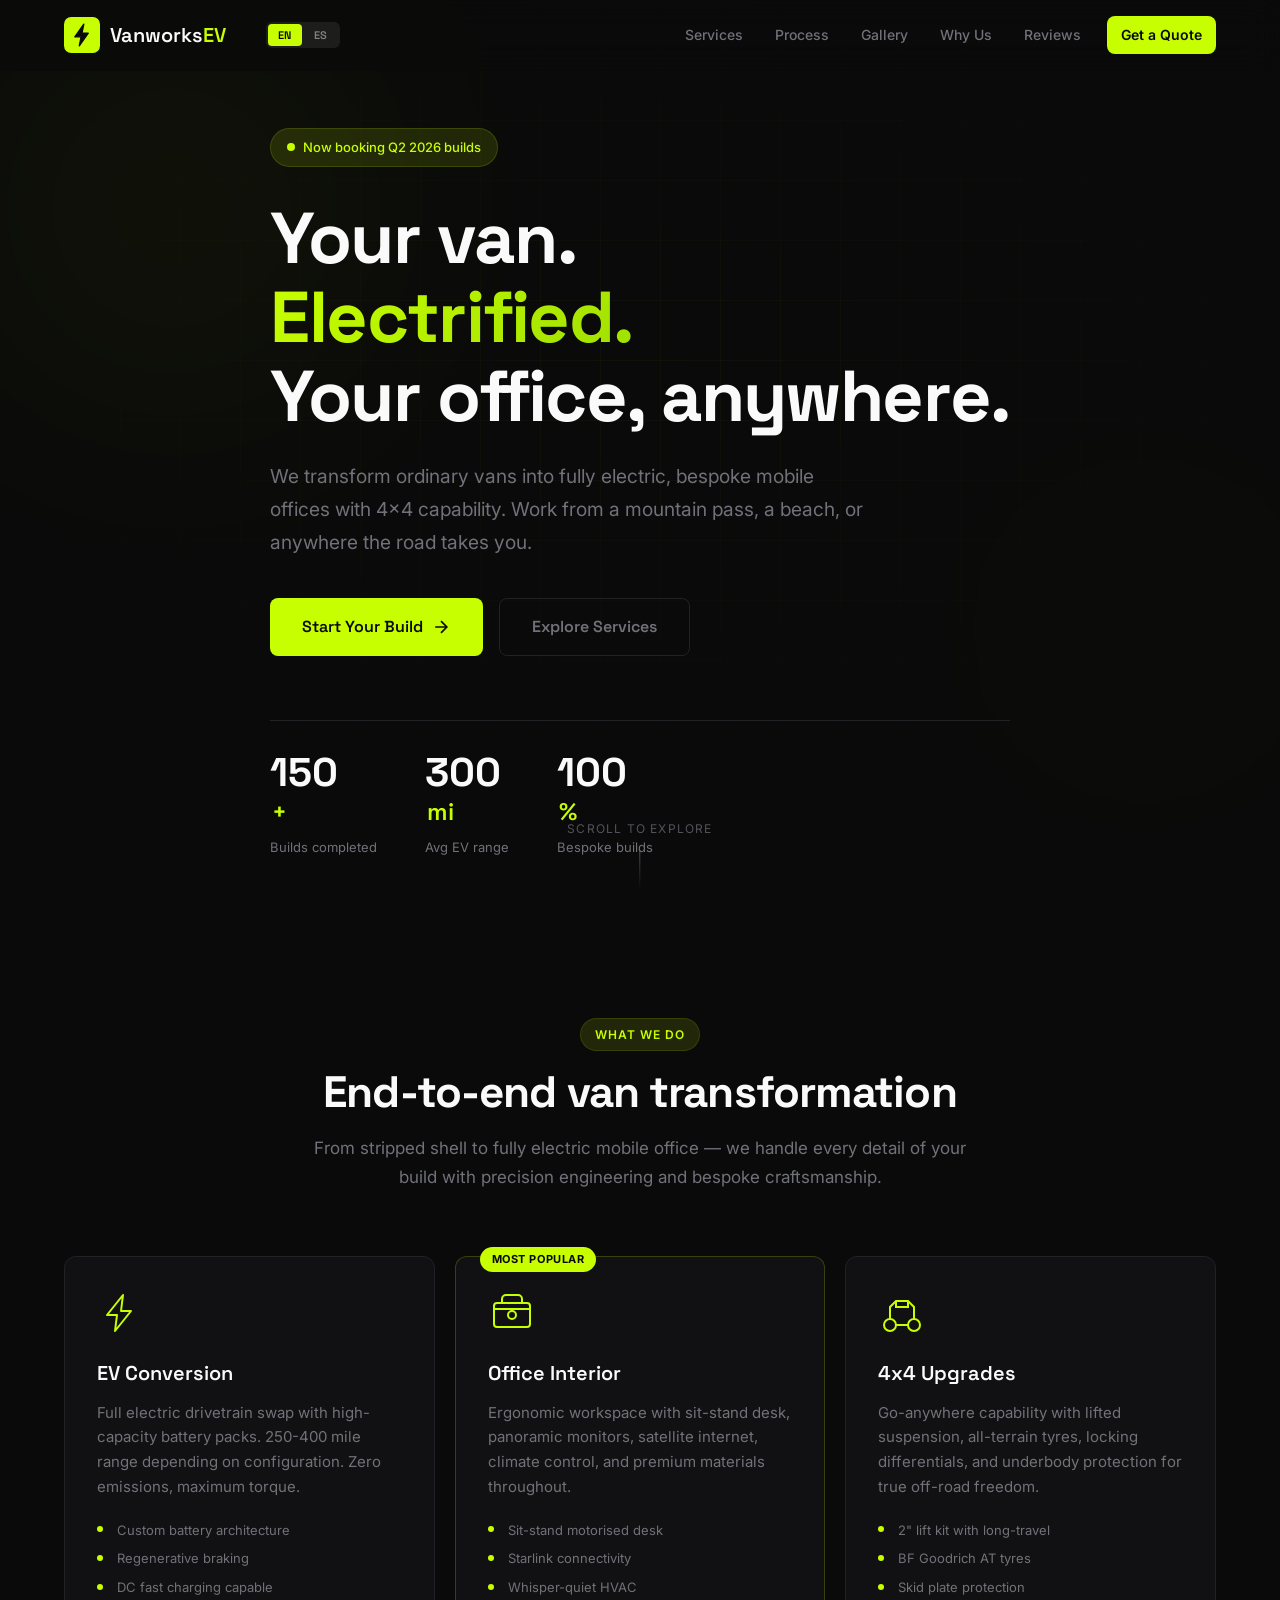
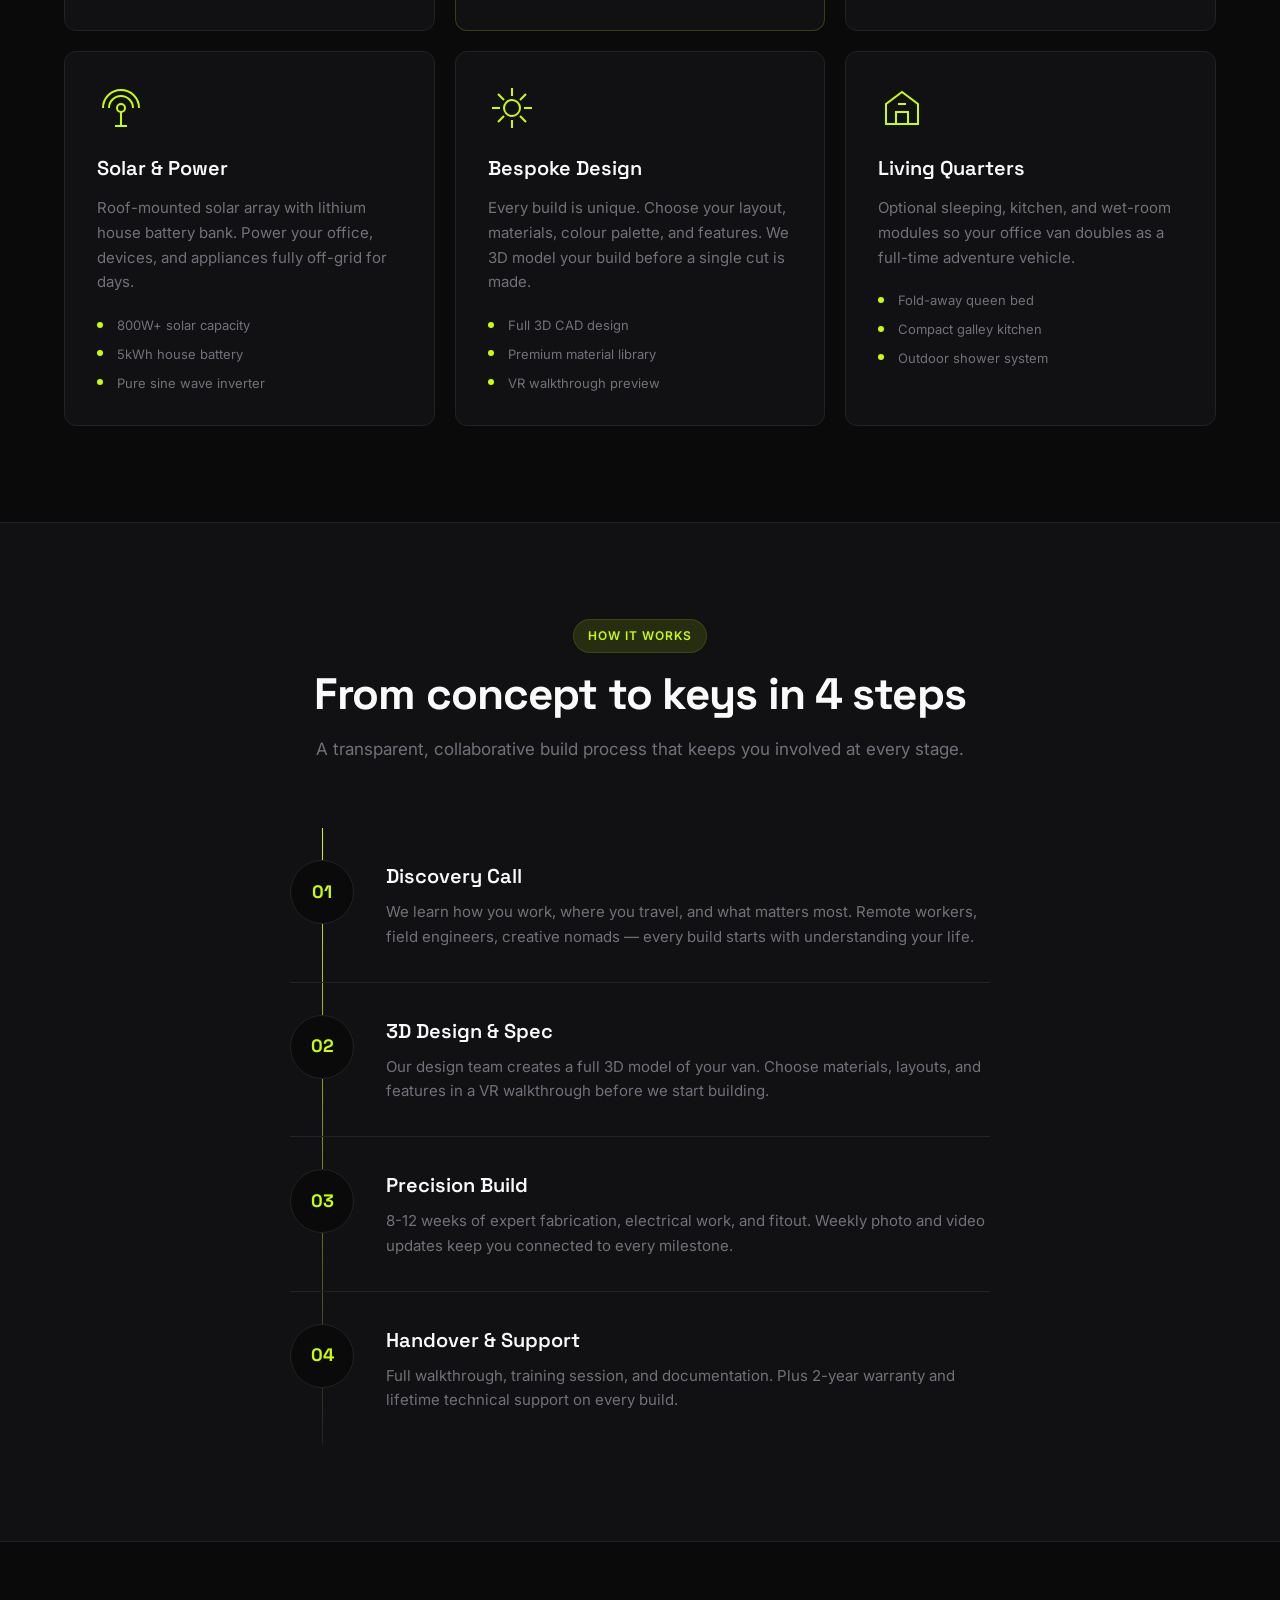
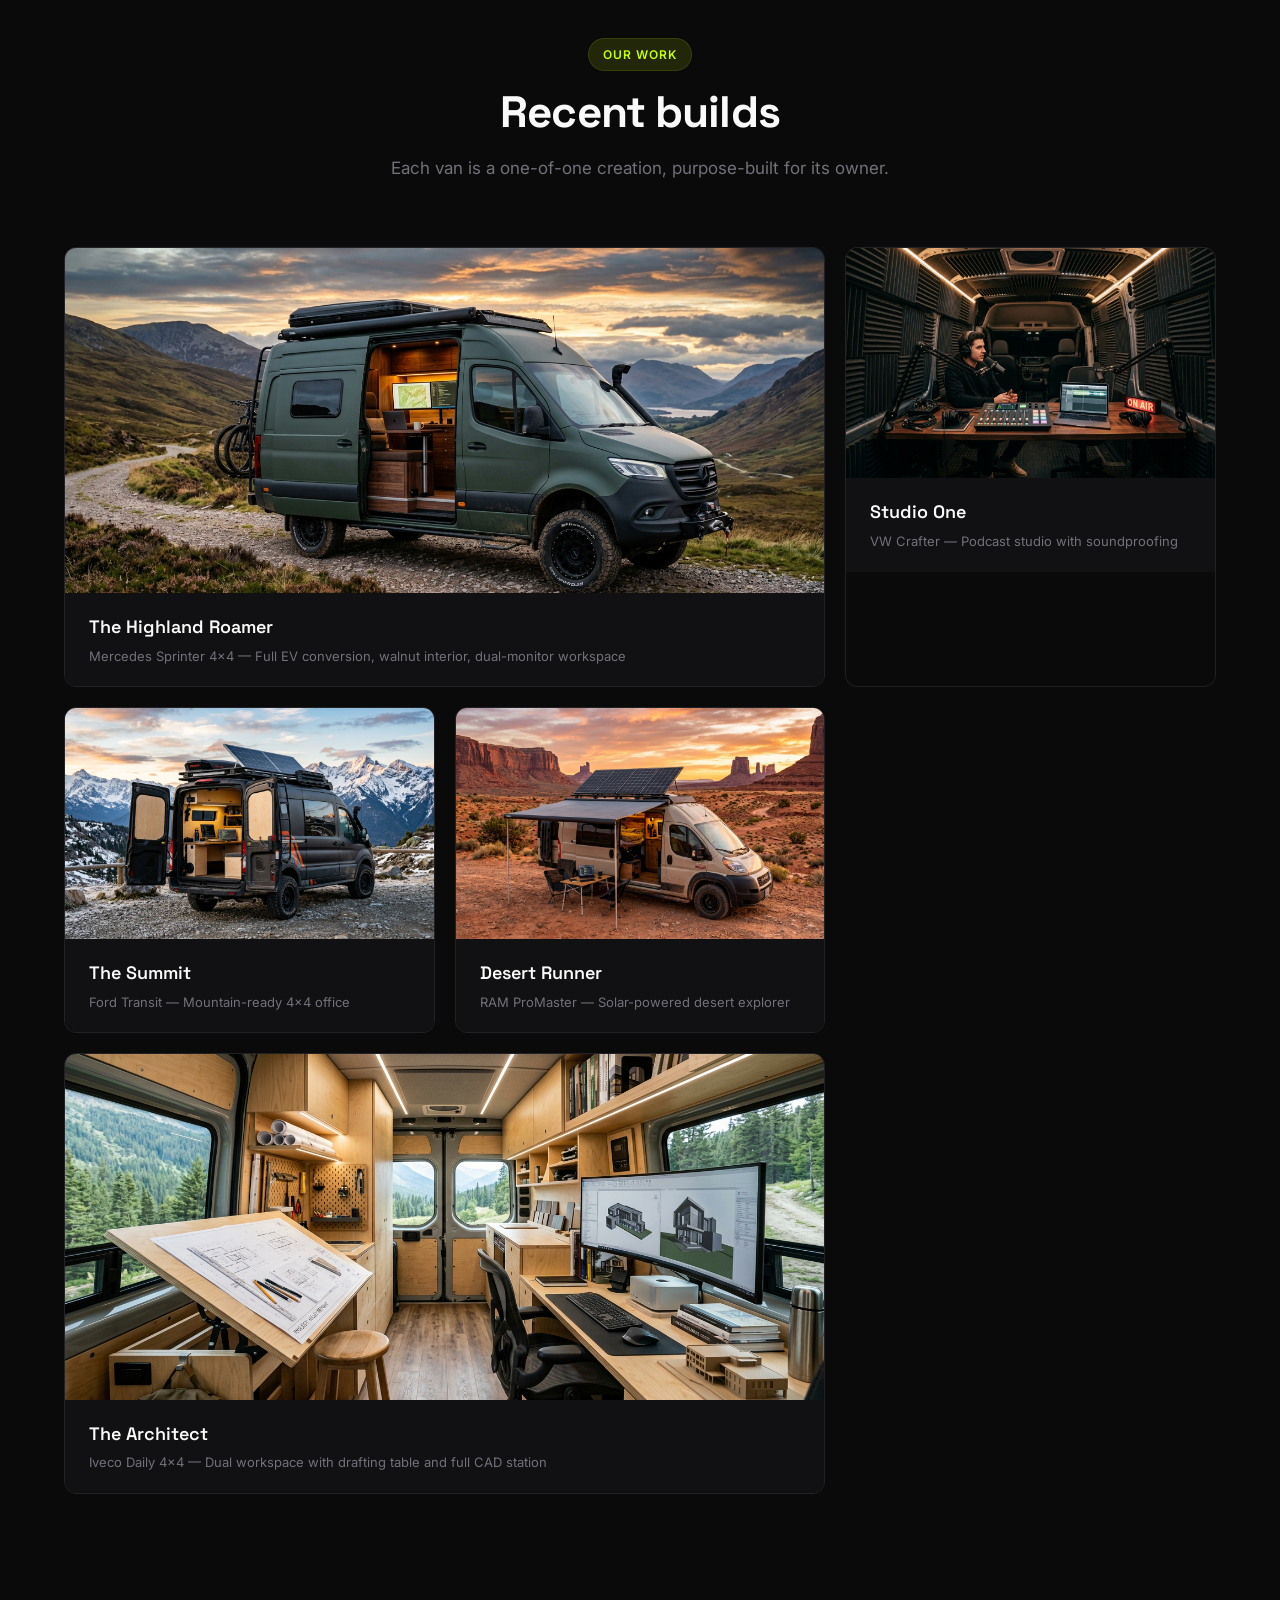
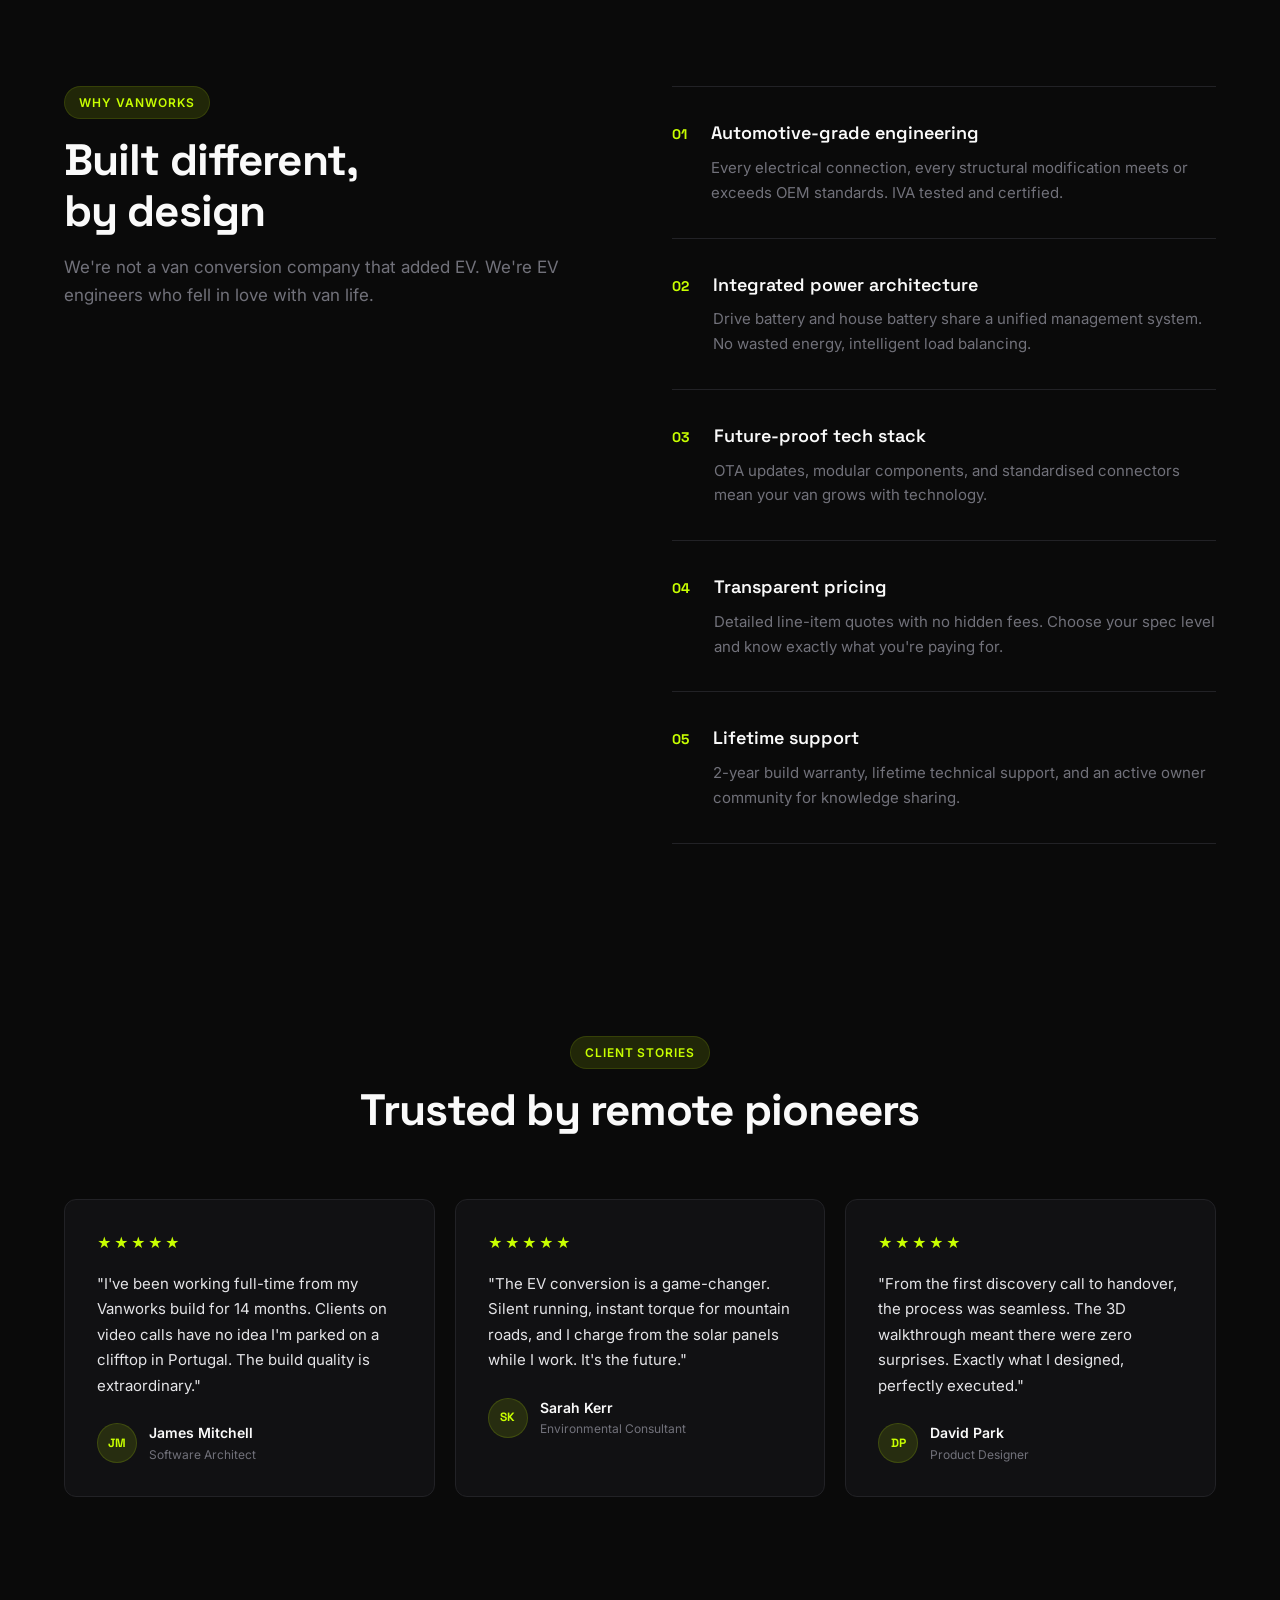
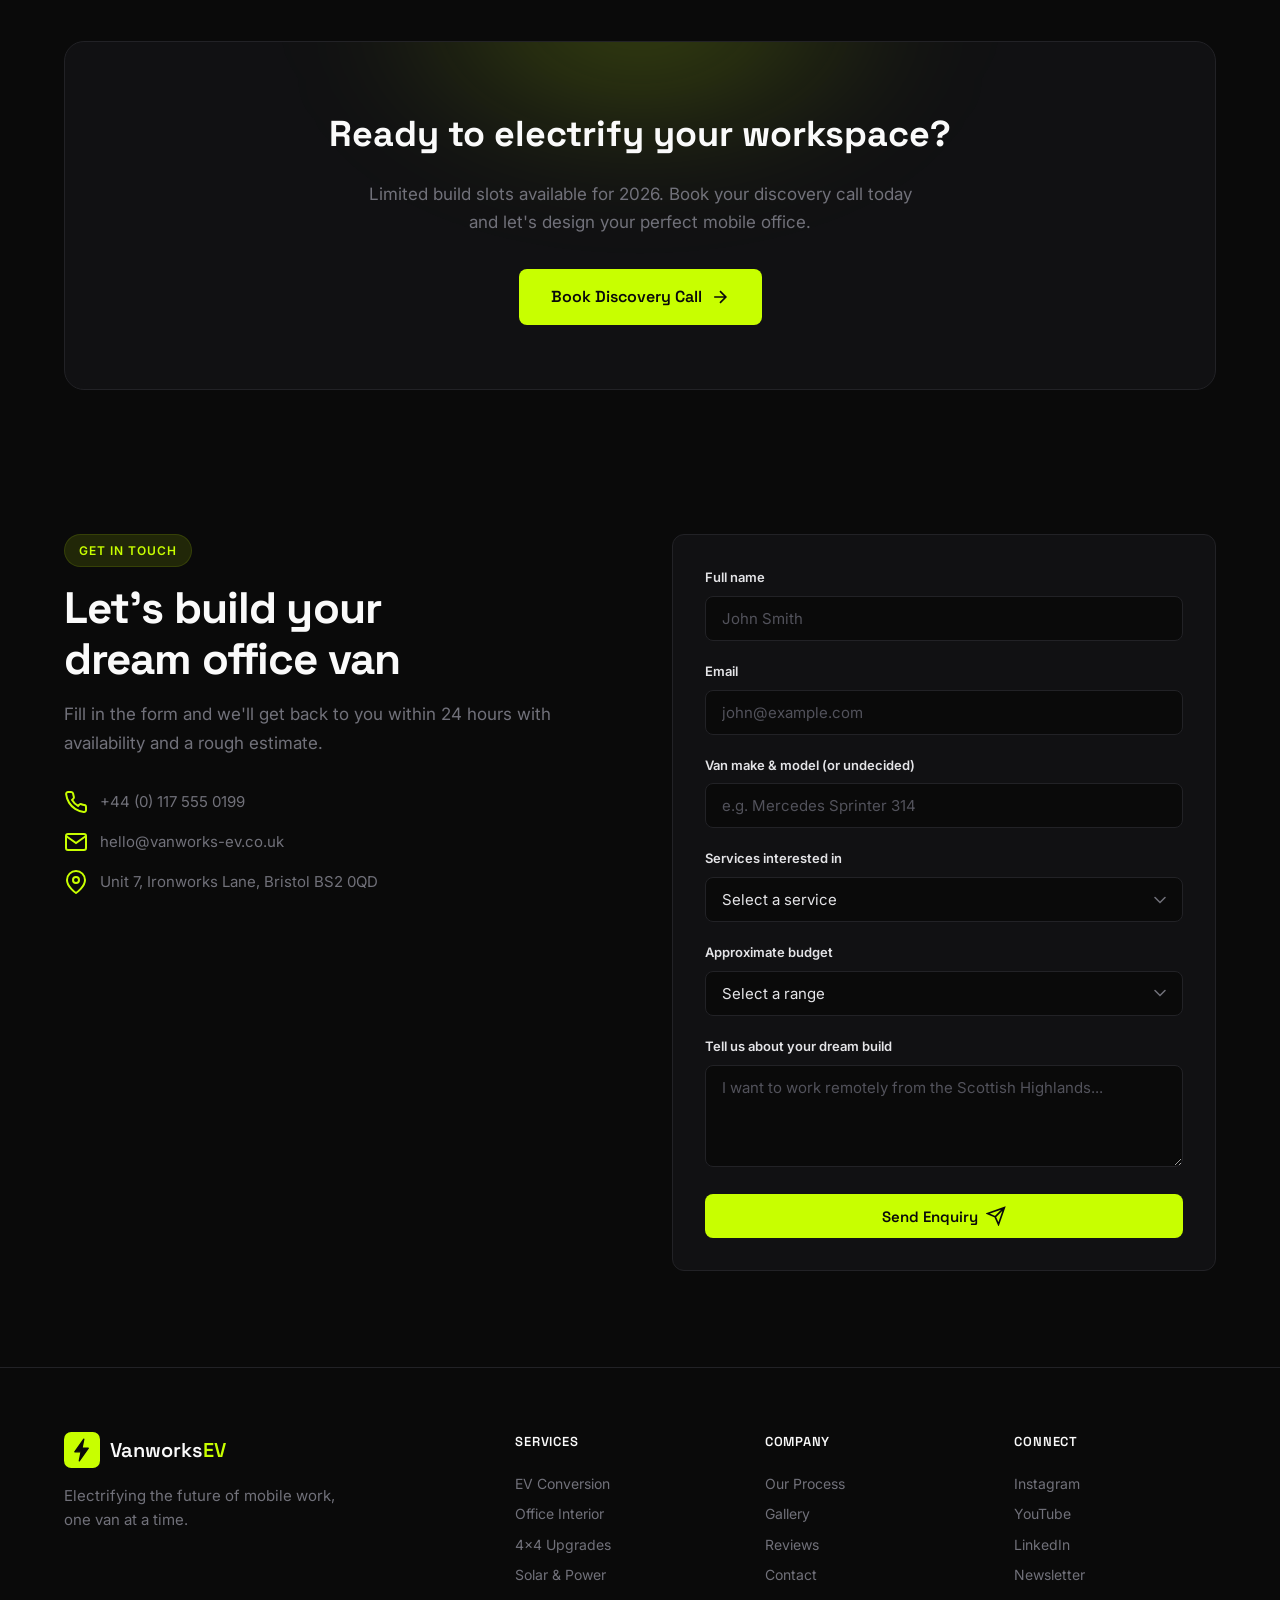
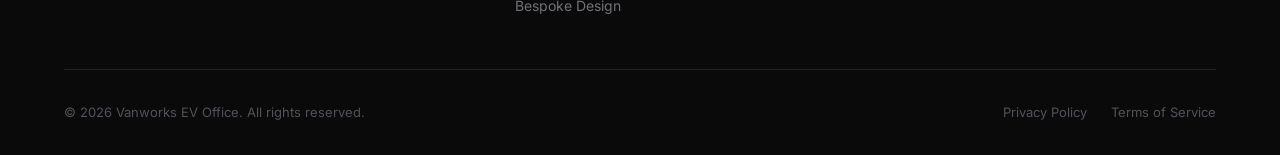
==== index.html @ 047ce051 "Initial VoltVan Studio website" ====
<!DOCTYPE html>
<html lang="en">
<head>
  <meta charset="UTF-8">
  <meta name="viewport" content="width=device-width, initial-scale=1.0">
  <title>Vanworks EV Office — Bespoke Electric Office Vans &amp; 4x4 Upgrades</title>
  <meta name="description" content="Vanworks EV Office transforms vans into electric, spacious offices on wheels. Bespoke interior redesign, EV conversion, and 4x4 upgrades.">
  <link rel="preconnect" href="https://fonts.googleapis.com">
  <link rel="preconnect" href="https://fonts.gstatic.com" crossorigin>
  <link href="https://fonts.googleapis.com/css2?family=Space+Grotesk:wght@300;400;500;600;700&family=Inter:wght@300;400;500;600&display=swap" rel="stylesheet">
  <link rel="stylesheet" href="style.css">
  <link rel="icon" href="data:image/svg+xml,<svg xmlns='http://www.w3.org/2000/svg' viewBox='0 0 100 100'><text y='.9em' font-size='90'>⚡</text></svg>">
  <style>
    .lang-switcher{display:flex;gap:2px;padding:2px;border-radius:6px;background:rgba(255,255,255,.08);margin-right:auto;margin-left:1rem}
    .lang-btn{padding:4px 10px;font-size:.6875rem;font-weight:600;font-family:'Space Grotesk',sans-serif;letter-spacing:.04em;border:none;border-radius:4px;background:transparent;color:rgba(255,255,255,.45);cursor:pointer;transition:all .25s ease}
    .lang-btn.active{background:var(--accent,#c8ff00);color:#0a0a0a}
    .lang-btn:hover:not(.active){color:rgba(255,255,255,.8)}
    @media(max-width:768px){.lang-switcher{margin:0 0 0 auto;order:-1}}
  </style>
</head>
<body>
  <!-- Navigation -->
  <nav class="nav" id="nav">
    <div class="nav__container">
      <a href="#" class="nav__logo">
        <svg class="nav__logo-icon" viewBox="0 0 40 40" fill="none" xmlns="http://www.w3.org/2000/svg">
          <rect width="40" height="40" rx="8" fill="currentColor"/>
          <path d="M22 8L12 22h7l-2 10 10-14h-7l2-10z" fill="#0a0a0a" stroke="#0a0a0a" stroke-width="1.5" stroke-linejoin="round"/>
        </svg>
        <span>Vanworks<span class="nav__logo-accent">EV</span></span>
      </a>
      <div class="lang-switcher" id="langSwitcher">
        <button class="lang-btn active" data-lang="en">EN</button>
        <button class="lang-btn" data-lang="es">ES</button>
      </div>
      <div class="nav__links" id="navLinks">
        <a href="#services" class="nav__link" data-i18n="nav_services">Services</a>
        <a href="#process" class="nav__link" data-i18n="nav_process">Process</a>
        <a href="#gallery" class="nav__link" data-i18n="nav_gallery">Gallery</a>
        <a href="#features" class="nav__link" data-i18n="nav_why">Why Us</a>
        <a href="#testimonials" class="nav__link" data-i18n="nav_reviews">Reviews</a>
        <a href="#contact" class="nav__link nav__link--cta" data-i18n="nav_cta">Get a Quote</a>
      </div>
      <button class="nav__toggle" id="navToggle" aria-label="Toggle navigation">
        <span></span><span></span><span></span>
      </button>
    </div>
  </nav>

  <!-- Hero -->
  <header class="hero" id="hero">
    <div class="hero__bg">
      <div class="hero__grid"></div>
      <div class="hero__glow hero__glow--1"></div>
      <div class="hero__glow hero__glow--2"></div>
    </div>
    <div class="hero__container">
      <div class="hero__badge animate-in">
        <span class="hero__badge-dot"></span>
        <span data-i18n="hero_badge">Now booking Q2 2026 builds</span>
      </div>
      <h1 class="hero__title animate-in">
        <span data-i18n="hero_title_1">Your van.</span><br>
        <span class="hero__title-gradient" data-i18n="hero_title_grad">Electrified.</span><br>
        <span data-i18n="hero_title_3">Your office, anywhere.</span>
      </h1>
      <p class="hero__subtitle animate-in" data-i18n="hero_sub">
        We transform ordinary vans into fully electric, bespoke mobile offices
        with 4x4 capability. Work from a mountain pass, a beach, or anywhere
        the road takes you.
      </p>
      <div class="hero__actions animate-in">
        <a href="#contact" class="btn btn--primary btn--lg">
          <span data-i18n="hero_cta1">Start Your Build</span>
          <svg width="20" height="20" viewBox="0 0 24 24" fill="none" stroke="currentColor" stroke-width="2"><path d="M5 12h14M12 5l7 7-7 7"/></svg>
        </a>
        <a href="#services" class="btn btn--ghost btn--lg" data-i18n="hero_cta2">
          Explore Services
        </a>
      </div>
      <div class="hero__stats animate-in">
        <div class="hero__stat">
          <span class="hero__stat-number" data-count="150">0</span><span class="hero__stat-suffix">+</span>
          <span class="hero__stat-label" data-i18n="stat_builds_l">Builds completed</span>
        </div>
        <div class="hero__stat">
          <span class="hero__stat-number" data-count="300">0</span><span class="hero__stat-suffix">mi</span>
          <span class="hero__stat-label" data-i18n="stat_range_l">Avg EV range</span>
        </div>
        <div class="hero__stat">
          <span class="hero__stat-number" data-count="100">0</span><span class="hero__stat-suffix">%</span>
          <span class="hero__stat-label" data-i18n="stat_bespoke_l">Bespoke builds</span>
        </div>
      </div>
    </div>
    <div class="hero__scroll">
      <span data-i18n="hero_scroll">Scroll to explore</span>
      <div class="hero__scroll-line"></div>
    </div>
  </header>

  <!-- Services -->
  <section class="services" id="services">
    <div class="container">
      <div class="section-header">
        <span class="section-tag" data-i18n="svc_tag">What we do</span>
        <h2 class="section-title" data-i18n="svc_title">End-to-end van transformation</h2>
        <p class="section-desc" data-i18n="svc_desc">From stripped shell to fully electric mobile office — we handle every detail of your build with precision engineering and bespoke craftsmanship.</p>
      </div>
      <div class="services__grid">
        <div class="service-card animate-in">
          <div class="service-card__icon">
            <svg viewBox="0 0 48 48" fill="none" stroke="currentColor" stroke-width="2">
              <path d="M26 6L10 26h10l-2 16 16-20H24l2-16z" stroke-linejoin="round"/>
            </svg>
          </div>
          <h3 class="service-card__title" data-i18n="svc_ev_h">EV Conversion</h3>
          <p class="service-card__desc" data-i18n="svc_ev_p">Full electric drivetrain swap with high-capacity battery packs. 250-400 mile range depending on configuration. Zero emissions, maximum torque.</p>
          <ul class="service-card__features" data-i18n-list="svc_ev_f">
            <li>Custom battery architecture</li>
            <li>Regenerative braking</li>
            <li>DC fast charging capable</li>
          </ul>
        </div>
        <div class="service-card service-card--featured animate-in">
          <div class="service-card__badge" data-i18n="svc_off_badge">Most Popular</div>
          <div class="service-card__icon">
            <svg viewBox="0 0 48 48" fill="none" stroke="currentColor" stroke-width="2">
              <rect x="6" y="14" width="36" height="24" rx="3"/>
              <path d="M14 14V10a4 4 0 014-4h12a4 4 0 014 4v4"/>
              <circle cx="24" cy="26" r="4"/>
              <path d="M6 20h36"/>
            </svg>
          </div>
          <h3 class="service-card__title" data-i18n="svc_off_h">Office Interior</h3>
          <p class="service-card__desc" data-i18n="svc_off_p">Ergonomic workspace with sit-stand desk, panoramic monitors, satellite internet, climate control, and premium materials throughout.</p>
          <ul class="service-card__features" data-i18n-list="svc_off_f">
            <li>Sit-stand motorised desk</li>
            <li>Starlink connectivity</li>
            <li>Whisper-quiet HVAC</li>
          </ul>
        </div>
        <div class="service-card animate-in">
          <div class="service-card__icon">
            <svg viewBox="0 0 48 48" fill="none" stroke="currentColor" stroke-width="2">
              <circle cx="12" cy="36" r="6"/><circle cx="36" cy="36" r="6"/>
              <path d="M18 36h12M12 30V18l6-6h12l6 6v12"/>
              <path d="M18 12v6h12v-6"/>
            </svg>
          </div>
          <h3 class="service-card__title" data-i18n="svc_4x4_h">4x4 Upgrades</h3>
          <p class="service-card__desc" data-i18n="svc_4x4_p">Go-anywhere capability with lifted suspension, all-terrain tyres, locking differentials, and underbody protection for true off-road freedom.</p>
          <ul class="service-card__features" data-i18n-list="svc_4x4_f">
            <li>2" lift kit with long-travel</li>
            <li>BF Goodrich AT tyres</li>
            <li>Skid plate protection</li>
          </ul>
        </div>
        <div class="service-card animate-in">
          <div class="service-card__icon">
            <svg viewBox="0 0 48 48" fill="none" stroke="currentColor" stroke-width="2">
              <path d="M6 24C6 14 14 6 24 6s18 8 18 18"/>
              <path d="M12 24c0-6.6 5.4-12 12-12s12 5.4 12 12"/>
              <circle cx="24" cy="24" r="4"/>
              <path d="M24 28v14M18 42h12"/>
            </svg>
          </div>
          <h3 class="service-card__title" data-i18n="svc_solar_h">Solar &amp; Power</h3>
          <p class="service-card__desc" data-i18n="svc_solar_p">Roof-mounted solar array with lithium house battery bank. Power your office, devices, and appliances fully off-grid for days.</p>
          <ul class="service-card__features" data-i18n-list="svc_solar_f">
            <li>800W+ solar capacity</li>
            <li>5kWh house battery</li>
            <li>Pure sine wave inverter</li>
          </ul>
        </div>
        <div class="service-card animate-in">
          <div class="service-card__icon">
            <svg viewBox="0 0 48 48" fill="none" stroke="currentColor" stroke-width="2">
              <path d="M24 4v8M4 24h8M44 24h-8M24 44v-8"/>
              <path d="M10 10l6 6M38 10l-6 6M10 38l6-6M38 38l-6-6"/>
              <circle cx="24" cy="24" r="8"/>
            </svg>
          </div>
          <h3 class="service-card__title" data-i18n="svc_design_h">Bespoke Design</h3>
          <p class="service-card__desc" data-i18n="svc_design_p">Every build is unique. Choose your layout, materials, colour palette, and features. We 3D model your build before a single cut is made.</p>
          <ul class="service-card__features" data-i18n-list="svc_design_f">
            <li>Full 3D CAD design</li>
            <li>Premium material library</li>
            <li>VR walkthrough preview</li>
          </ul>
        </div>
        <div class="service-card animate-in">
          <div class="service-card__icon">
            <svg viewBox="0 0 48 48" fill="none" stroke="currentColor" stroke-width="2">
              <path d="M8 40V20l16-12 16 12v20H8z"/>
              <path d="M18 40V28h12v12"/>
              <path d="M20 20h8"/>
            </svg>
          </div>
          <h3 class="service-card__title" data-i18n="svc_living_h">Living Quarters</h3>
          <p class="service-card__desc" data-i18n="svc_living_p">Optional sleeping, kitchen, and wet-room modules so your office van doubles as a full-time adventure vehicle.</p>
          <ul class="service-card__features" data-i18n-list="svc_living_f">
            <li>Fold-away queen bed</li>
            <li>Compact galley kitchen</li>
            <li>Outdoor shower system</li>
          </ul>
        </div>
      </div>
    </div>
  </section>

  <!-- Process -->
  <section class="process" id="process">
    <div class="container">
      <div class="section-header">
        <span class="section-tag" data-i18n="proc_tag">How it works</span>
        <h2 class="section-title" data-i18n="proc_title">From concept to keys in 4 steps</h2>
        <p class="section-desc" data-i18n="proc_desc">A transparent, collaborative build process that keeps you involved at every stage.</p>
      </div>
      <div class="process__timeline">
        <div class="process__step animate-in">
          <div class="process__step-number">01</div>
          <div class="process__step-content">
            <h3 data-i18n="proc_h1">Discovery Call</h3>
            <p data-i18n="proc_p1">We learn how you work, where you travel, and what matters most. Remote workers, field engineers, creative nomads — every build starts with understanding your life.</p>
          </div>
        </div>
        <div class="process__step animate-in">
          <div class="process__step-number">02</div>
          <div class="process__step-content">
            <h3 data-i18n="proc_h2">3D Design &amp; Spec</h3>
            <p data-i18n="proc_p2">Our design team creates a full 3D model of your van. Choose materials, layouts, and features in a VR walkthrough before we start building.</p>
          </div>
        </div>
        <div class="process__step animate-in">
          <div class="process__step-number">03</div>
          <div class="process__step-content">
            <h3 data-i18n="proc_h3">Precision Build</h3>
            <p data-i18n="proc_p3">8-12 weeks of expert fabrication, electrical work, and fitout. Weekly photo and video updates keep you connected to every milestone.</p>
          </div>
        </div>
        <div class="process__step animate-in">
          <div class="process__step-number">04</div>
          <div class="process__step-content">
            <h3 data-i18n="proc_h4">Handover &amp; Support</h3>
            <p data-i18n="proc_p4">Full walkthrough, training session, and documentation. Plus 2-year warranty and lifetime technical support on every build.</p>
          </div>
        </div>
      </div>
    </div>
  </section>

  <!-- Gallery -->
  <section class="gallery" id="gallery">
    <div class="container">
      <div class="section-header">
        <span class="section-tag" data-i18n="gal_tag">Our work</span>
        <h2 class="section-title" data-i18n="gal_title">Recent builds</h2>
        <p class="section-desc" data-i18n="gal_desc">Each van is a one-of-one creation, purpose-built for its owner.</p>
      </div>
      <div class="gallery__grid">
        <div class="gallery__item gallery__item--wide animate-in">
          <div class="gallery__img">
            <img src="images/highland-roamer.jpg" alt="The Highland Roamer — Mercedes Sprinter 4x4 with walnut interior" loading="lazy">
          </div>
          <div class="gallery__info">
            <h3 data-i18n="gal_1_h">The Highland Roamer</h3>
            <p data-i18n="gal_1_p">Mercedes Sprinter 4x4 — Full EV conversion, walnut interior, dual-monitor workspace</p>
          </div>
        </div>
        <div class="gallery__item animate-in">
          <div class="gallery__img">
            <img src="images/studio-one.jpg" alt="Studio One — VW Crafter podcast studio with soundproofing" loading="lazy">
          </div>
          <div class="gallery__info">
            <h3 data-i18n="gal_2_h">Studio One</h3>
            <p data-i18n="gal_2_p">VW Crafter — Podcast studio with soundproofing</p>
          </div>
        </div>
        <div class="gallery__item animate-in">
          <div class="gallery__img">
            <img src="images/the-summit.jpg" alt="The Summit — Ford Transit 4x4 at mountain overlook" loading="lazy">
          </div>
          <div class="gallery__info">
            <h3 data-i18n="gal_3_h">The Summit</h3>
            <p data-i18n="gal_3_p">Ford Transit — Mountain-ready 4x4 office</p>
          </div>
        </div>
        <div class="gallery__item animate-in">
          <div class="gallery__img">
            <img src="images/desert-runner.jpg" alt="Desert Runner — RAM ProMaster with solar panels in desert" loading="lazy">
          </div>
          <div class="gallery__info">
            <h3 data-i18n="gal_4_h">Desert Runner</h3>
            <p data-i18n="gal_4_p">RAM ProMaster — Solar-powered desert explorer</p>
          </div>
        </div>
        <div class="gallery__item gallery__item--wide animate-in">
          <div class="gallery__img">
            <img src="images/the-architect.jpg" alt="The Architect — Iveco Daily dual workspace interior" loading="lazy">
          </div>
          <div class="gallery__info">
            <h3 data-i18n="gal_5_h">The Architect</h3>
            <p data-i18n="gal_5_p">Iveco Daily 4x4 — Dual workspace with drafting table and full CAD station</p>
          </div>
        </div>
      </div>
    </div>
  </section>

  <!-- Features -->
  <section class="features" id="features">
    <div class="container">
      <div class="features__layout">
        <div class="features__header">
          <span class="section-tag" data-i18n="why_tag">Why Vanworks</span>
          <h2 class="section-title" data-i18n="why_title" data-i18n-html>Built different,<br>by design</h2>
          <p class="section-desc" data-i18n="why_desc">We're not a van conversion company that added EV. We're EV engineers who fell in love with van life.</p>
        </div>
        <div class="features__list">
          <div class="feature animate-in">
            <div class="feature__number">01</div>
            <div class="feature__content">
              <h3 data-i18n="why_h1">Automotive-grade engineering</h3>
              <p data-i18n="why_p1">Every electrical connection, every structural modification meets or exceeds OEM standards. IVA tested and certified.</p>
            </div>
          </div>
          <div class="feature animate-in">
            <div class="feature__number">02</div>
            <div class="feature__content">
              <h3 data-i18n="why_h2">Integrated power architecture</h3>
              <p data-i18n="why_p2">Drive battery and house battery share a unified management system. No wasted energy, intelligent load balancing.</p>
            </div>
          </div>
          <div class="feature animate-in">
            <div class="feature__number">03</div>
            <div class="feature__content">
              <h3 data-i18n="why_h3">Future-proof tech stack</h3>
              <p data-i18n="why_p3">OTA updates, modular components, and standardised connectors mean your van grows with technology.</p>
            </div>
          </div>
          <div class="feature animate-in">
            <div class="feature__number">04</div>
            <div class="feature__content">
              <h3 data-i18n="why_h4">Transparent pricing</h3>
              <p data-i18n="why_p4">Detailed line-item quotes with no hidden fees. Choose your spec level and know exactly what you're paying for.</p>
            </div>
          </div>
          <div class="feature animate-in">
            <div class="feature__number">05</div>
            <div class="feature__content">
              <h3 data-i18n="why_h5">Lifetime support</h3>
              <p data-i18n="why_p5">2-year build warranty, lifetime technical support, and an active owner community for knowledge sharing.</p>
            </div>
          </div>
        </div>
      </div>
    </div>
  </section>

  <!-- Testimonials -->
  <section class="testimonials" id="testimonials">
    <div class="container">
      <div class="section-header">
        <span class="section-tag" data-i18n="rev_tag">Client stories</span>
        <h2 class="section-title" data-i18n="rev_title">Trusted by remote pioneers</h2>
      </div>
      <div class="testimonials__grid">
        <div class="testimonial animate-in">
          <div class="testimonial__stars">★★★★★</div>
          <blockquote class="testimonial__quote" data-i18n="rev_1">
            "I've been working full-time from my Vanworks build for 14 months. Clients on video calls have no idea I'm parked on a clifftop in Portugal. The build quality is extraordinary."
          </blockquote>
          <div class="testimonial__author">
            <div class="testimonial__avatar">JM</div>
            <div>
              <div class="testimonial__name" data-i18n="rev_1_name">James Mitchell</div>
              <div class="testimonial__role" data-i18n="rev_1_role">Software Architect</div>
            </div>
          </div>
        </div>
        <div class="testimonial animate-in">
          <div class="testimonial__stars">★★★★★</div>
          <blockquote class="testimonial__quote" data-i18n="rev_2">
            "The EV conversion is a game-changer. Silent running, instant torque for mountain roads, and I charge from the solar panels while I work. It's the future."
          </blockquote>
          <div class="testimonial__author">
            <div class="testimonial__avatar">SK</div>
            <div>
              <div class="testimonial__name" data-i18n="rev_2_name">Sarah Kerr</div>
              <div class="testimonial__role" data-i18n="rev_2_role">Environmental Consultant</div>
            </div>
          </div>
        </div>
        <div class="testimonial animate-in">
          <div class="testimonial__stars">★★★★★</div>
          <blockquote class="testimonial__quote" data-i18n="rev_3">
            "From the first discovery call to handover, the process was seamless. The 3D walkthrough meant there were zero surprises. Exactly what I designed, perfectly executed."
          </blockquote>
          <div class="testimonial__author">
            <div class="testimonial__avatar">DP</div>
            <div>
              <div class="testimonial__name" data-i18n="rev_3_name">David Park</div>
              <div class="testimonial__role" data-i18n="rev_3_role">Product Designer</div>
            </div>
          </div>
        </div>
      </div>
    </div>
  </section>

  <!-- CTA Banner -->
  <section class="cta-banner">
    <div class="container">
      <div class="cta-banner__inner">
        <div class="cta-banner__glow"></div>
        <h2 class="cta-banner__title" data-i18n="cta_title">Ready to electrify your workspace?</h2>
        <p class="cta-banner__desc" data-i18n="cta_desc">Limited build slots available for 2026. Book your discovery call today and let's design your perfect mobile office.</p>
        <a href="#contact" class="btn btn--primary btn--lg">
          <span data-i18n="cta_btn">Book Discovery Call</span>
          <svg width="20" height="20" viewBox="0 0 24 24" fill="none" stroke="currentColor" stroke-width="2"><path d="M5 12h14M12 5l7 7-7 7"/></svg>
        </a>
      </div>
    </div>
  </section>

  <!-- Contact -->
  <section class="contact" id="contact">
    <div class="container">
      <div class="contact__layout">
        <div class="contact__info">
          <span class="section-tag" data-i18n="ct_tag">Get in touch</span>
          <h2 class="section-title" data-i18n="ct_title" data-i18n-html>Let's build your<br>dream office van</h2>
          <p class="section-desc" data-i18n="ct_desc">Fill in the form and we'll get back to you within 24 hours with availability and a rough estimate.</p>
          <div class="contact__details">
            <div class="contact__detail">
              <svg width="24" height="24" viewBox="0 0 24 24" fill="none" stroke="currentColor" stroke-width="2"><path d="M22 16.92v3a2 2 0 01-2.18 2 19.79 19.79 0 01-8.63-3.07 19.5 19.5 0 01-6-6 19.79 19.79 0 01-3.07-8.67A2 2 0 014.11 2h3a2 2 0 012 1.72c.127.96.361 1.903.7 2.81a2 2 0 01-.45 2.11L8.09 9.91a16 16 0 006 6l1.27-1.27a2 2 0 012.11-.45c.907.339 1.85.573 2.81.7A2 2 0 0122 16.92z"/></svg>
              <span data-i18n="ct_phone">+44 (0) 117 555 0199</span>
            </div>
            <div class="contact__detail">
              <svg width="24" height="24" viewBox="0 0 24 24" fill="none" stroke="currentColor" stroke-width="2"><path d="M4 4h16c1.1 0 2 .9 2 2v12c0 1.1-.9 2-2 2H4c-1.1 0-2-.9-2-2V6c0-1.1.9-2 2-2z"/><path d="M22 6l-10 7L2 6"/></svg>
              <span data-i18n="ct_email">hello@vanworks-ev.co.uk</span>
            </div>
            <div class="contact__detail">
              <svg width="24" height="24" viewBox="0 0 24 24" fill="none" stroke="currentColor" stroke-width="2"><path d="M21 10c0 7-9 13-9 13s-9-6-9-13a9 9 0 0118 0z"/><circle cx="12" cy="10" r="3"/></svg>
              <span data-i18n="ct_address">Unit 7, Ironworks Lane, Bristol BS2 0QD</span>
            </div>
          </div>
        </div>
        <form class="contact__form" id="contactForm">
          <div class="form__group">
            <label for="name" class="form__label" data-i18n="form_name">Full name</label>
            <input type="text" id="name" name="name" class="form__input" placeholder="John Smith" required>
          </div>
          <div class="form__group">
            <label for="email" class="form__label" data-i18n="form_email">Email</label>
            <input type="email" id="email" name="email" class="form__input" placeholder="john@example.com" required>
          </div>
          <div class="form__group">
            <label for="van" class="form__label" data-i18n="form_van">Van make &amp; model (or undecided)</label>
            <input type="text" id="van" name="van" class="form__input" placeholder="e.g. Mercedes Sprinter 314">
          </div>
          <div class="form__group">
            <label for="services" class="form__label" data-i18n="form_services">Services interested in</label>
            <select id="services" name="services" class="form__input form__select">
              <option value="" disabled selected data-i18n="form_svc_select">Select a service</option>
              <option value="full" data-i18n="form_svc_full">Full build (EV + Office + 4x4)</option>
              <option value="ev" data-i18n="form_svc_ev">EV conversion only</option>
              <option value="office" data-i18n="form_svc_office">Office interior only</option>
              <option value="4x4" data-i18n="form_svc_4x4">4x4 upgrade only</option>
              <option value="solar" data-i18n="form_svc_solar">Solar &amp; power system</option>
              <option value="other" data-i18n="form_svc_other">Other / not sure yet</option>
            </select>
          </div>
          <div class="form__group">
            <label for="budget" class="form__label" data-i18n="form_budget">Approximate budget</label>
            <select id="budget" name="budget" class="form__input form__select">
              <option value="" disabled selected data-i18n="form_bud_select">Select a range</option>
              <option value="30-50" data-i18n="form_bud_1">£30,000 – £50,000</option>
              <option value="50-80" data-i18n="form_bud_2">£50,000 – £80,000</option>
              <option value="80-120" data-i18n="form_bud_3">£80,000 – £120,000</option>
              <option value="120+" data-i18n="form_bud_4">£120,000+</option>
            </select>
          </div>
          <div class="form__group">
            <label for="message" class="form__label" data-i18n="form_message">Tell us about your dream build</label>
            <textarea id="message" name="message" class="form__input form__textarea" rows="4" placeholder="I want to work remotely from the Scottish Highlands..."></textarea>
          </div>
          <button type="submit" class="btn btn--primary btn--full">
            <span data-i18n="form_submit">Send Enquiry</span>
            <svg width="20" height="20" viewBox="0 0 24 24" fill="none" stroke="currentColor" stroke-width="2"><path d="M22 2L11 13M22 2l-7 20-4-9-9-4 20-7z"/></svg>
          </button>
          <div class="form__success" id="formSuccess">
            <svg width="24" height="24" viewBox="0 0 24 24" fill="none" stroke="currentColor" stroke-width="2"><path d="M22 11.08V12a10 10 0 11-5.93-9.14"/><path d="M22 4L12 14.01l-3-3"/></svg>
            <span data-i18n="form_success">Thanks! We'll be in touch within 24 hours.</span>
          </div>
        </form>
      </div>
    </div>
  </section>

  <!-- Footer -->
  <footer class="footer">
    <div class="container">
      <div class="footer__grid">
        <div class="footer__brand">
          <a href="#" class="nav__logo">
            <svg class="nav__logo-icon" viewBox="0 0 40 40" fill="none" xmlns="http://www.w3.org/2000/svg">
              <rect width="40" height="40" rx="8" fill="currentColor"/>
              <path d="M22 8L12 22h7l-2 10 10-14h-7l2-10z" fill="#0a0a0a" stroke="#0a0a0a" stroke-width="1.5" stroke-linejoin="round"/>
            </svg>
            <span>Vanworks<span class="nav__logo-accent">EV</span></span>
          </a>
          <p class="footer__tagline" data-i18n="footer_tagline">Electrifying the future of mobile work, one van at a time.</p>
        </div>
        <div class="footer__col">
          <h4 class="footer__heading" data-i18n="foot_svc">Services</h4>
          <a href="#services" class="footer__link" data-i18n="svc_ev_h">EV Conversion</a>
          <a href="#services" class="footer__link" data-i18n="svc_off_h">Office Interior</a>
          <a href="#services" class="footer__link" data-i18n="svc_4x4_h">4x4 Upgrades</a>
          <a href="#services" class="footer__link" data-i18n="svc_solar_h">Solar &amp; Power</a>
          <a href="#services" class="footer__link" data-i18n="svc_design_h">Bespoke Design</a>
        </div>
        <div class="footer__col">
          <h4 class="footer__heading" data-i18n="foot_company">Company</h4>
          <a href="#process" class="footer__link" data-i18n="foot_our_process">Our Process</a>
          <a href="#gallery" class="footer__link" data-i18n="foot_gallery">Gallery</a>
          <a href="#testimonials" class="footer__link" data-i18n="foot_reviews">Reviews</a>
          <a href="#contact" class="footer__link" data-i18n="foot_contact">Contact</a>
        </div>
        <div class="footer__col">
          <h4 class="footer__heading" data-i18n="foot_connect">Connect</h4>
          <a href="#" class="footer__link">Instagram</a>
          <a href="#" class="footer__link">YouTube</a>
          <a href="#" class="footer__link">LinkedIn</a>
          <a href="#" class="footer__link" data-i18n="foot_newsletter">Newsletter</a>
        </div>
      </div>
      <div class="footer__bottom">
        <p data-i18n="foot_copy">&copy; 2026 Vanworks EV Office. All rights reserved.</p>
        <div class="footer__legal">
          <a href="#" data-i18n="foot_privacy">Privacy Policy</a>
          <a href="#" data-i18n="foot_terms">Terms of Service</a>
        </div>
      </div>
    </div>
  </footer>

  <script src="i18n.js"></script>
  <script src="script.js"></script>
  <script>
    (() => {
      let currentLang = localStorage.getItem('vw_lang') || 'en';

      const applyLang = (lang) => {
        const t = I18N[lang];
        if (!t) return;
        currentLang = lang;
        localStorage.setItem('vw_lang', lang);
        document.documentElement.lang = lang;

        document.title = t._meta.title;
        const metaDesc = document.querySelector('meta[name="description"]');
        if (metaDesc) metaDesc.content = t._meta.desc;

        document.querySelectorAll('[data-i18n]').forEach(el => {
          const key = el.dataset.i18n;
          if (t[key] === undefined) return;
          if (el.hasAttribute('data-i18n-html')) {
            el.innerHTML = t[key];
          } else {
            el.textContent = t[key];
          }
        });

        document.querySelectorAll('[data-i18n-list]').forEach(ul => {
          const key = ul.dataset.i18nList;
          const items = t[key];
          if (!items) return;
          ul.innerHTML = items.map(f => '<li>' + f + '</li>').join('');
        });

        document.querySelectorAll('.lang-btn').forEach(b => {
          b.classList.toggle('active', b.dataset.lang === lang);
        });
      };

      document.getElementById('langSwitcher').addEventListener('click', (e) => {
        const btn = e.target.closest('.lang-btn');
        if (!btn) return;
        applyLang(btn.dataset.lang);
      });

      if (currentLang !== 'en') applyLang(currentLang);
    })();
  </script>
</body>
</html>
---- style.css ----
/* ============================================
   Vanworks EV Office — Design System
   ============================================ */

:root {
  --bg: #0a0a0a;
  --bg-card: #111113;
  --bg-card-hover: #18181b;
  --border: #222226;
  --border-light: #2a2a2e;
  --text: #e4e4e7;
  --text-muted: #71717a;
  --text-dim: #52525b;
  --accent: #c8ff00;
  --accent-dim: rgba(200, 255, 0, 0.12);
  --accent-glow: rgba(200, 255, 0, 0.25);
  --white: #fafafa;
  --ff-heading: 'Space Grotesk', system-ui, sans-serif;
  --ff-body: 'Inter', system-ui, sans-serif;
  --radius: 12px;
  --radius-sm: 8px;
  --radius-lg: 20px;
  --ease: cubic-bezier(0.4, 0, 0.2, 1);
  --duration: 0.3s;
}

*, *::before, *::after { box-sizing: border-box; margin: 0; padding: 0; }
html { scroll-behavior: smooth; -webkit-font-smoothing: antialiased; }
body {
  font-family: var(--ff-body);
  background: var(--bg);
  color: var(--text);
  line-height: 1.6;
  overflow-x: hidden;
}
img, svg { display: block; max-width: 100%; }
a { color: inherit; text-decoration: none; }
button { font-family: inherit; }
ul, ol { list-style: none; }

.container { max-width: 1200px; margin: 0 auto; padding: 0 1.5rem; }

/* ============================================
   Navigation
   ============================================ */
.nav {
  position: fixed; top: 0; left: 0; right: 0;
  z-index: 1000;
  padding: 1rem 0;
  background: rgba(10, 10, 10, 0.8);
  backdrop-filter: blur(16px);
  -webkit-backdrop-filter: blur(16px);
  border-bottom: 1px solid transparent;
  transition: border-color var(--duration) var(--ease), background var(--duration) var(--ease);
}
.nav--scrolled { border-bottom-color: var(--border); background: rgba(10, 10, 10, 0.95); }

.nav__container {
  max-width: 1200px; margin: 0 auto; padding: 0 1.5rem;
  display: flex; align-items: center; gap: 1.5rem;
}

.nav__logo {
  display: flex; align-items: center; gap: 0.625rem;
  font-family: var(--ff-heading); font-size: 1.25rem; font-weight: 600;
  color: var(--white); white-space: nowrap;
}
.nav__logo-icon { width: 36px; height: 36px; color: var(--accent); }
.nav__logo-accent { color: var(--accent); }

.nav__links {
  display: flex; align-items: center; gap: 0.25rem; margin-left: auto;
}
.nav__link {
  padding: 0.5rem 0.875rem; border-radius: var(--radius-sm);
  font-size: 0.875rem; font-weight: 500; color: var(--text-muted);
  transition: color var(--duration) var(--ease), background var(--duration) var(--ease);
}
.nav__link:hover { color: var(--white); background: rgba(255, 255, 255, 0.06); }
.nav__link--cta {
  background: var(--accent); color: #0a0a0a; font-weight: 600;
  margin-left: 0.5rem;
}
.nav__link--cta:hover { background: #d4ff33; color: #0a0a0a; }

.nav__toggle {
  display: none; flex-direction: column; gap: 5px;
  background: none; border: none; cursor: pointer; padding: 4px;
}
.nav__toggle span {
  display: block; width: 22px; height: 2px; background: var(--white);
  border-radius: 2px; transition: all var(--duration) var(--ease);
}
.nav__toggle.active span:nth-child(1) { transform: rotate(45deg) translate(5px, 5px); }
.nav__toggle.active span:nth-child(2) { opacity: 0; }
.nav__toggle.active span:nth-child(3) { transform: rotate(-45deg) translate(5px, -5px); }

/* ============================================
   Buttons
   ============================================ */
.btn {
  display: inline-flex; align-items: center; gap: 0.5rem;
  padding: 0.75rem 1.5rem; border: none; border-radius: var(--radius-sm);
  font-family: var(--ff-heading); font-size: 0.9375rem; font-weight: 600;
  cursor: pointer; transition: all var(--duration) var(--ease);
  text-decoration: none; white-space: nowrap;
}
.btn--primary { background: var(--accent); color: #0a0a0a; }
.btn--primary:hover { background: #d4ff33; transform: translateY(-1px); box-shadow: 0 8px 30px var(--accent-glow); }
.btn--ghost {
  background: transparent; color: var(--text-muted);
  border: 1px solid var(--border);
}
.btn--ghost:hover { color: var(--white); border-color: var(--text-muted); background: rgba(255, 255, 255, 0.04); }
.btn--lg { padding: 0.9375rem 2rem; font-size: 1rem; }
.btn--full { width: 100%; justify-content: center; }

/* ============================================
   Hero
   ============================================ */
.hero {
  position: relative; min-height: 100vh; display: flex; align-items: center;
  padding: 8rem 0 4rem; overflow: hidden;
}
.hero__bg { position: absolute; inset: 0; z-index: 0; pointer-events: none; }
.hero__grid {
  position: absolute; inset: 0;
  background-image:
    linear-gradient(rgba(200, 255, 0, 0.03) 1px, transparent 1px),
    linear-gradient(90deg, rgba(200, 255, 0, 0.03) 1px, transparent 1px);
  background-size: 60px 60px;
  mask-image: radial-gradient(ellipse 60% 50% at 50% 40%, black, transparent);
  -webkit-mask-image: radial-gradient(ellipse 60% 50% at 50% 40%, black, transparent);
}
.hero__glow {
  position: absolute; border-radius: 50%; filter: blur(120px); opacity: 0.4;
}
.hero__glow--1 {
  width: 600px; height: 600px; top: -10%; left: -10%;
  background: radial-gradient(circle, rgba(200, 255, 0, 0.15), transparent 70%);
}
.hero__glow--2 {
  width: 400px; height: 400px; bottom: 10%; right: -5%;
  background: radial-gradient(circle, rgba(200, 255, 0, 0.08), transparent 70%);
}

.hero__container {
  position: relative; z-index: 1;
  max-width: 1200px; margin: 0 auto; padding: 0 1.5rem;
}

.hero__badge {
  display: inline-flex; align-items: center; gap: 0.5rem;
  padding: 0.5rem 1rem; margin-bottom: 2rem;
  background: var(--accent-dim); border: 1px solid rgba(200, 255, 0, 0.15);
  border-radius: 100px; font-size: 0.8125rem; font-weight: 500; color: var(--accent);
}
.hero__badge-dot {
  width: 8px; height: 8px; border-radius: 50%; background: var(--accent);
  animation: pulse-dot 2s ease-in-out infinite;
}
@keyframes pulse-dot {
  0%, 100% { opacity: 1; transform: scale(1); }
  50% { opacity: 0.5; transform: scale(1.3); }
}

.hero__title {
  font-family: var(--ff-heading); font-size: clamp(2.5rem, 6vw, 4.5rem);
  font-weight: 700; line-height: 1.1; color: var(--white);
  margin-bottom: 1.5rem; letter-spacing: -0.02em;
}
.hero__title-gradient {
  background: linear-gradient(135deg, var(--accent), #a0e000);
  -webkit-background-clip: text; background-clip: text;
  -webkit-text-fill-color: transparent;
}

.hero__subtitle {
  font-size: clamp(1rem, 1.5vw, 1.25rem); color: var(--text-muted);
  max-width: 600px; margin-bottom: 2.5rem; line-height: 1.7;
}

.hero__actions { display: flex; gap: 1rem; flex-wrap: wrap; margin-bottom: 4rem; }

.hero__stats {
  display: flex; gap: 3rem; flex-wrap: wrap;
  padding-top: 2rem; border-top: 1px solid var(--border);
}
.hero__stat { display: flex; flex-direction: column; }
.hero__stat-number {
  font-family: var(--ff-heading); font-size: 2.5rem; font-weight: 700;
  color: var(--white); line-height: 1;
}
.hero__stat-suffix {
  font-family: var(--ff-heading); font-size: 1.5rem; font-weight: 600;
  color: var(--accent); margin-left: 2px;
}
.hero__stat-label { font-size: 0.8125rem; color: var(--text-muted); margin-top: 0.375rem; }

.hero__scroll {
  position: absolute; bottom: 2rem; left: 50%; transform: translateX(-50%);
  display: flex; flex-direction: column; align-items: center; gap: 0.75rem;
  font-size: 0.75rem; color: var(--text-dim); letter-spacing: 0.1em; text-transform: uppercase;
}
.hero__scroll-line {
  width: 1px; height: 40px; background: linear-gradient(to bottom, var(--text-dim), transparent);
  animation: scroll-line 2s ease-in-out infinite;
}
@keyframes scroll-line {
  0% { opacity: 0; transform: scaleY(0); transform-origin: top; }
  50% { opacity: 1; transform: scaleY(1); }
  100% { opacity: 0; transform: scaleY(0); transform-origin: bottom; }
}

/* ============================================
   Section Shared
   ============================================ */
section { padding: 6rem 0; }
.section-header { text-align: center; max-width: 680px; margin: 0 auto 4rem; }
.section-tag {
  display: inline-block; padding: 0.375rem 0.875rem;
  background: var(--accent-dim); border: 1px solid rgba(200, 255, 0, 0.12);
  border-radius: 100px; font-size: 0.75rem; font-weight: 600;
  color: var(--accent); text-transform: uppercase; letter-spacing: 0.08em;
  margin-bottom: 1rem;
}
.section-title {
  font-family: var(--ff-heading); font-size: clamp(1.75rem, 4vw, 2.75rem);
  font-weight: 700; color: var(--white); line-height: 1.15;
  margin-bottom: 1rem; letter-spacing: -0.02em;
}
.section-desc { font-size: 1.0625rem; color: var(--text-muted); line-height: 1.7; }

/* ============================================
   Services
   ============================================ */
.services__grid {
  display: grid; grid-template-columns: repeat(3, 1fr); gap: 1.25rem;
}
.service-card {
  position: relative; padding: 2rem;
  background: var(--bg-card); border: 1px solid var(--border);
  border-radius: var(--radius); transition: all var(--duration) var(--ease);
}
.service-card:hover { background: var(--bg-card-hover); border-color: var(--border-light); transform: translateY(-2px); }
.service-card--featured { border-color: rgba(200, 255, 0, 0.2); }
.service-card--featured:hover { border-color: rgba(200, 255, 0, 0.35); }
.service-card__badge {
  position: absolute; top: -0.625rem; left: 1.5rem;
  padding: 0.25rem 0.75rem; background: var(--accent); color: #0a0a0a;
  font-size: 0.6875rem; font-weight: 700; border-radius: 100px;
  text-transform: uppercase; letter-spacing: 0.05em;
}
.service-card__icon {
  width: 48px; height: 48px; margin-bottom: 1.25rem; color: var(--accent);
}
.service-card__icon svg { width: 100%; height: 100%; }
.service-card__title {
  font-family: var(--ff-heading); font-size: 1.25rem; font-weight: 600;
  color: var(--white); margin-bottom: 0.75rem;
}
.service-card__desc { font-size: 0.9375rem; color: var(--text-muted); margin-bottom: 1.25rem; line-height: 1.65; }
.service-card__features { display: flex; flex-direction: column; gap: 0.5rem; }
.service-card__features li {
  padding-left: 1.25rem; position: relative;
  font-size: 0.8125rem; color: var(--text-muted);
}
.service-card__features li::before {
  content: ''; position: absolute; left: 0; top: 0.5em;
  width: 6px; height: 6px; border-radius: 50%; background: var(--accent);
}

/* ============================================
   Process
   ============================================ */
.process { background: var(--bg-card); border-top: 1px solid var(--border); border-bottom: 1px solid var(--border); }
.process__timeline { max-width: 700px; margin: 0 auto; position: relative; }
.process__timeline::before {
  content: ''; position: absolute; left: 32px; top: 0; bottom: 0;
  width: 1px; background: linear-gradient(to bottom, var(--accent), var(--border));
}
.process__step {
  display: flex; gap: 2rem; padding: 2rem 0; position: relative;
}
.process__step + .process__step { border-top: 1px solid var(--border); }
.process__step-number {
  flex-shrink: 0; width: 64px; height: 64px;
  display: flex; align-items: center; justify-content: center;
  background: var(--bg); border: 1px solid var(--border); border-radius: 50%;
  font-family: var(--ff-heading); font-size: 1.125rem; font-weight: 700;
  color: var(--accent); position: relative; z-index: 1;
}
.process__step-content h3 {
  font-family: var(--ff-heading); font-size: 1.25rem; font-weight: 600;
  color: var(--white); margin-bottom: 0.5rem;
}
.process__step-content p { font-size: 0.9375rem; color: var(--text-muted); line-height: 1.65; }

/* ============================================
   Gallery
   ============================================ */
.gallery__grid {
  display: grid; grid-template-columns: repeat(3, 1fr); gap: 1.25rem;
}
.gallery__item--wide { grid-column: span 2; }
.gallery__item {
  border-radius: var(--radius); overflow: hidden;
  border: 1px solid var(--border); transition: all var(--duration) var(--ease);
}
.gallery__item:hover { border-color: var(--border-light); transform: translateY(-2px); }
.gallery__img {
  aspect-ratio: 16 / 10; overflow: hidden; background: var(--bg-card);
}
.gallery__item--wide .gallery__img { aspect-ratio: 2.2 / 1; }
.gallery__img img {
  width: 100%; height: 100%; object-fit: cover;
  transition: transform 0.5s var(--ease);
}
.gallery__item:hover .gallery__img img { transform: scale(1.05); }
.gallery__info { padding: 1.25rem 1.5rem; background: var(--bg-card); }
.gallery__info h3 {
  font-family: var(--ff-heading); font-size: 1.125rem; font-weight: 600;
  color: var(--white); margin-bottom: 0.25rem;
}
.gallery__info p { font-size: 0.8125rem; color: var(--text-muted); }

/* ============================================
   Features / Why Us
   ============================================ */
.features__layout { display: grid; grid-template-columns: 1fr 1fr; gap: 4rem; align-items: start; }
.features__header { position: sticky; top: 8rem; }
.features__header .section-tag { margin-bottom: 1rem; }
.features__header .section-title { text-align: left; margin-bottom: 1rem; }
.features__header .section-desc { text-align: left; }

.features__list { display: flex; flex-direction: column; gap: 0; }
.feature {
  display: flex; gap: 1.5rem; padding: 2rem 0;
  border-bottom: 1px solid var(--border);
  transition: all var(--duration) var(--ease);
}
.feature:first-child { border-top: 1px solid var(--border); }
.feature:hover { padding-left: 0.5rem; }
.feature__number {
  flex-shrink: 0; font-family: var(--ff-heading); font-size: 0.875rem;
  font-weight: 700; color: var(--accent); padding-top: 0.25rem;
}
.feature__content h3 {
  font-family: var(--ff-heading); font-size: 1.125rem; font-weight: 600;
  color: var(--white); margin-bottom: 0.5rem;
}
.feature__content p { font-size: 0.9375rem; color: var(--text-muted); line-height: 1.65; }

/* ============================================
   Testimonials
   ============================================ */
.testimonials__grid { display: grid; grid-template-columns: repeat(3, 1fr); gap: 1.25rem; }
.testimonial {
  padding: 2rem; background: var(--bg-card); border: 1px solid var(--border);
  border-radius: var(--radius); transition: all var(--duration) var(--ease);
}
.testimonial:hover { border-color: var(--border-light); transform: translateY(-2px); }
.testimonial__stars { color: var(--accent); font-size: 0.875rem; margin-bottom: 1rem; letter-spacing: 2px; }
.testimonial__quote {
  font-size: 0.9375rem; color: var(--text); line-height: 1.7;
  margin-bottom: 1.5rem; font-style: normal;
}
.testimonial__author { display: flex; align-items: center; gap: 0.75rem; }
.testimonial__avatar {
  width: 40px; height: 40px; border-radius: 50%;
  background: var(--accent-dim); border: 1px solid rgba(200, 255, 0, 0.15);
  display: flex; align-items: center; justify-content: center;
  font-family: var(--ff-heading); font-size: 0.75rem; font-weight: 700; color: var(--accent);
}
.testimonial__name { font-size: 0.875rem; font-weight: 600; color: var(--white); }
.testimonial__role { font-size: 0.75rem; color: var(--text-muted); }

/* ============================================
   CTA Banner
   ============================================ */
.cta-banner { padding: 3rem 0; }
.cta-banner__inner {
  position: relative; text-align: center; padding: 4rem 2rem;
  background: var(--bg-card); border: 1px solid var(--border);
  border-radius: var(--radius-lg); overflow: hidden;
}
.cta-banner__glow {
  position: absolute; top: -50%; left: 50%; transform: translateX(-50%);
  width: 600px; height: 300px; border-radius: 50%;
  background: radial-gradient(ellipse, var(--accent-glow), transparent 70%);
  filter: blur(60px); pointer-events: none;
}
.cta-banner__title {
  position: relative; font-family: var(--ff-heading);
  font-size: clamp(1.5rem, 3vw, 2.25rem); font-weight: 700;
  color: var(--white); margin-bottom: 1rem;
}
.cta-banner__desc {
  position: relative; font-size: 1.0625rem; color: var(--text-muted);
  max-width: 560px; margin: 0 auto 2rem; line-height: 1.7;
}
.cta-banner__inner .btn { position: relative; }

/* ============================================
   Contact
   ============================================ */
.contact__layout { display: grid; grid-template-columns: 1fr 1fr; gap: 4rem; align-items: start; }
.contact__info .section-tag { margin-bottom: 1rem; }
.contact__info .section-title { text-align: left; margin-bottom: 1rem; }
.contact__info .section-desc { text-align: left; margin-bottom: 2rem; }
.contact__details { display: flex; flex-direction: column; gap: 1rem; }
.contact__detail {
  display: flex; align-items: center; gap: 0.75rem;
  font-size: 0.9375rem; color: var(--text-muted);
}
.contact__detail svg { flex-shrink: 0; color: var(--accent); }

.contact__form {
  padding: 2rem; background: var(--bg-card); border: 1px solid var(--border);
  border-radius: var(--radius);
}
.form__group { margin-bottom: 1.25rem; }
.form__label {
  display: block; font-size: 0.8125rem; font-weight: 600;
  color: var(--text); margin-bottom: 0.5rem;
}
.form__input {
  width: 100%; padding: 0.75rem 1rem;
  background: var(--bg); border: 1px solid var(--border); border-radius: var(--radius-sm);
  color: var(--text); font-family: var(--ff-body); font-size: 0.9375rem;
  transition: border-color var(--duration) var(--ease);
  outline: none;
}
.form__input::placeholder { color: var(--text-dim); }
.form__input:focus { border-color: var(--accent); }
.form__select {
  appearance: none;
  background-image: url("data:image/svg+xml,%3Csvg width='12' height='8' viewBox='0 0 12 8' fill='none' xmlns='http://www.w3.org/2000/svg'%3E%3Cpath d='M1 1.5L6 6.5L11 1.5' stroke='%2371717a' stroke-width='1.5' stroke-linecap='round'/%3E%3C/svg%3E");
  background-repeat: no-repeat; background-position: right 1rem center;
  padding-right: 2.5rem; cursor: pointer;
}
.form__select option { background: var(--bg); color: var(--text); }
.form__textarea { resize: vertical; min-height: 100px; }

.form__success {
  display: none; align-items: center; gap: 0.75rem;
  padding: 1rem; margin-top: 1rem; background: var(--accent-dim);
  border: 1px solid rgba(200, 255, 0, 0.15); border-radius: var(--radius-sm);
  font-size: 0.875rem; color: var(--accent);
}
.form__success.active { display: flex; }

/* ============================================
   Footer
   ============================================ */
.footer {
  padding: 4rem 0 2rem; border-top: 1px solid var(--border);
}
.footer__grid {
  display: grid; grid-template-columns: 2fr 1fr 1fr 1fr; gap: 3rem;
  margin-bottom: 3rem;
}
.footer__brand .nav__logo { margin-bottom: 1rem; }
.footer__tagline { font-size: 0.9375rem; color: var(--text-muted); max-width: 280px; line-height: 1.6; }
.footer__heading {
  font-family: var(--ff-heading); font-size: 0.8125rem; font-weight: 600;
  color: var(--white); text-transform: uppercase; letter-spacing: 0.06em;
  margin-bottom: 1rem;
}
.footer__link {
  display: block; font-size: 0.875rem; color: var(--text-muted);
  padding: 0.25rem 0; transition: color var(--duration) var(--ease);
}
.footer__link:hover { color: var(--white); }
.footer__col { display: flex; flex-direction: column; }

.footer__bottom {
  display: flex; justify-content: space-between; align-items: center;
  padding-top: 2rem; border-top: 1px solid var(--border);
  font-size: 0.8125rem; color: var(--text-dim);
}
.footer__legal { display: flex; gap: 1.5rem; }
.footer__legal a { color: var(--text-dim); transition: color var(--duration) var(--ease); }
.footer__legal a:hover { color: var(--text-muted); }

/* ============================================
   Animations
   ============================================ */
.animate-in {
  opacity: 0; transform: translateY(24px);
  transition: opacity 0.6s var(--ease), transform 0.6s var(--ease);
}
.animate-in.visible { opacity: 1; transform: translateY(0); }

/* ============================================
   Responsive
   ============================================ */
@media (max-width: 1024px) {
  .services__grid { grid-template-columns: repeat(2, 1fr); }
  .gallery__grid { grid-template-columns: repeat(2, 1fr); }
  .gallery__item--wide { grid-column: span 2; }
  .features__layout { grid-template-columns: 1fr; gap: 2.5rem; }
  .features__header { position: static; text-align: center; }
  .features__header .section-title,
  .features__header .section-desc { text-align: center; }
  .contact__layout { grid-template-columns: 1fr; gap: 2.5rem; }
  .footer__grid { grid-template-columns: 2fr 1fr 1fr; }
  .footer__grid > :last-child { grid-column: span 1; }
}

@media (max-width: 768px) {
  section { padding: 4rem 0; }
  .section-header { margin-bottom: 2.5rem; }

  .nav__links {
    position: fixed; top: 0; right: 0; bottom: 0;
    width: 280px; max-width: 80vw;
    flex-direction: column; align-items: stretch; gap: 0;
    padding: 5rem 1.5rem 2rem;
    background: rgba(10, 10, 10, 0.98);
    backdrop-filter: blur(20px);
    border-left: 1px solid var(--border);
    transform: translateX(100%);
    transition: transform var(--duration) var(--ease);
    z-index: 999;
  }
  .nav__links.active { transform: translateX(0); }
  .nav__link { padding: 0.875rem 0; border-bottom: 1px solid var(--border); border-radius: 0; font-size: 1rem; }
  .nav__link--cta { margin-left: 0; margin-top: 1rem; text-align: center; border-radius: var(--radius-sm); border-bottom: none; }
  .nav__toggle { display: flex; z-index: 1001; }

  .hero { min-height: auto; padding: 7rem 0 3rem; }
  .hero__stats { gap: 1.5rem; }
  .hero__stat-number { font-size: 2rem; }
  .hero__scroll { display: none; }

  .services__grid { grid-template-columns: 1fr; }
  .gallery__grid { grid-template-columns: 1fr; }
  .gallery__item--wide { grid-column: span 1; }
  .testimonials__grid { grid-template-columns: 1fr; }

  .process__timeline::before { left: 31px; }

  .footer__grid { grid-template-columns: 1fr 1fr; gap: 2rem; }
  .footer__brand { grid-column: span 2; }
  .footer__bottom { flex-direction: column; gap: 1rem; text-align: center; }
}

@media (max-width: 480px) {
  .hero__actions { flex-direction: column; }
  .hero__actions .btn { width: 100%; justify-content: center; }
  .hero__stats { flex-direction: column; gap: 1.5rem; }
  .process__step { flex-direction: column; gap: 1rem; }
  .process__timeline::before { display: none; }
  .footer__grid { grid-template-columns: 1fr; }
  .footer__brand { grid-column: span 1; }
}

@media (prefers-reduced-motion: reduce) {
  *, *::before, *::after { animation-duration: 0.01ms !important; transition-duration: 0.01ms !important; }
  .animate-in { opacity: 1; transform: none; }
}
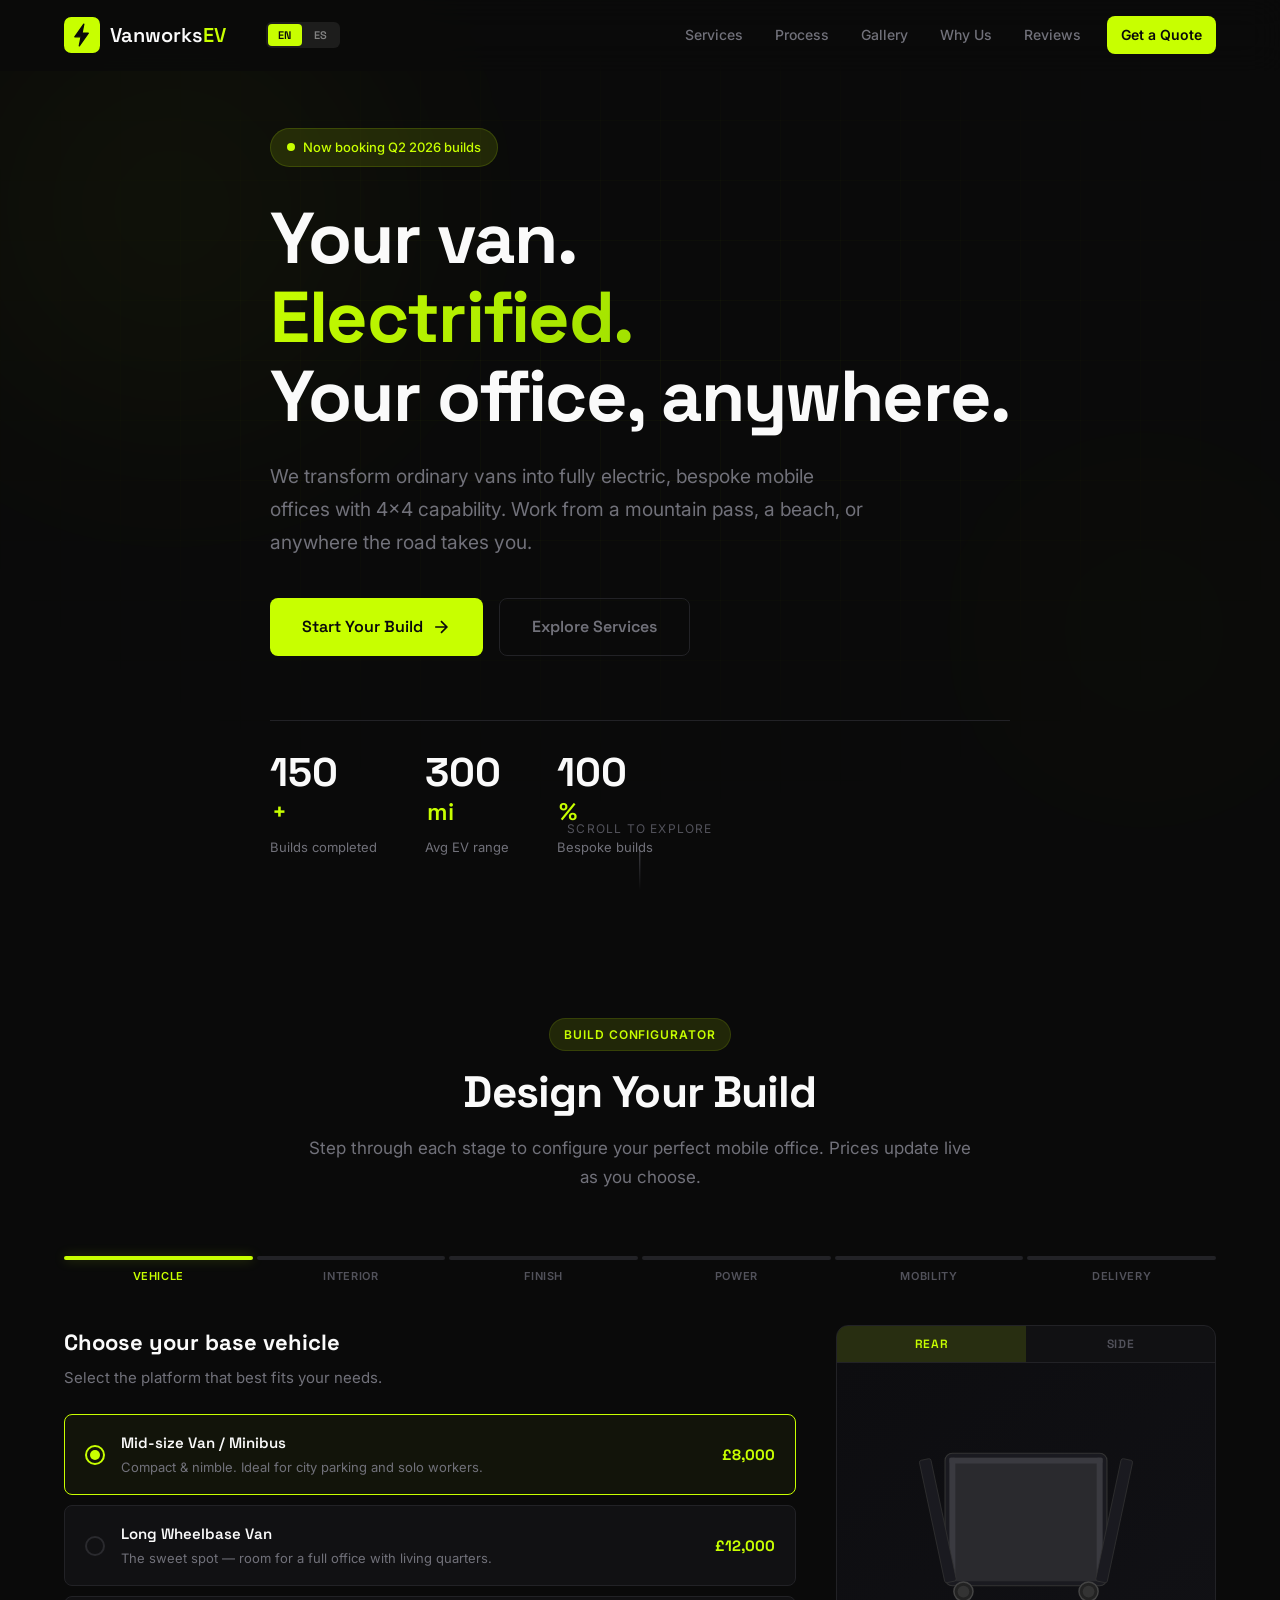
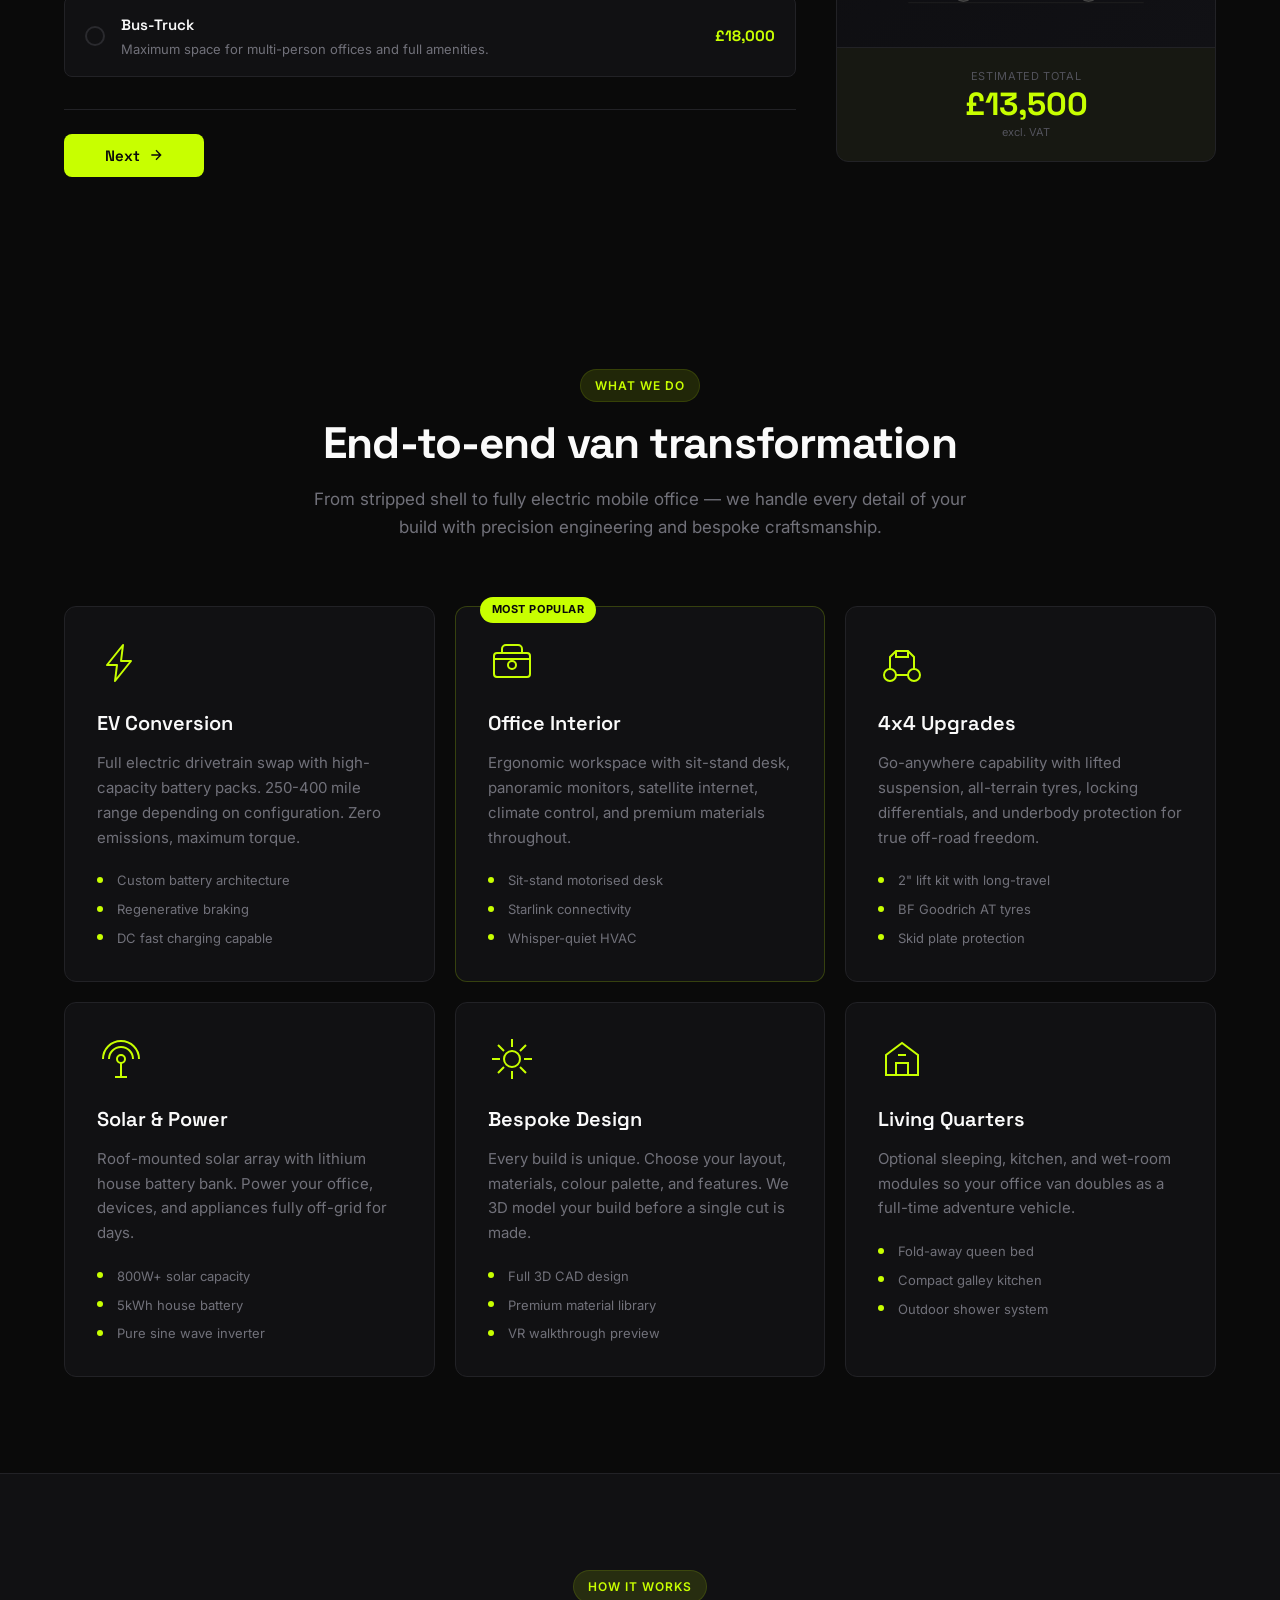
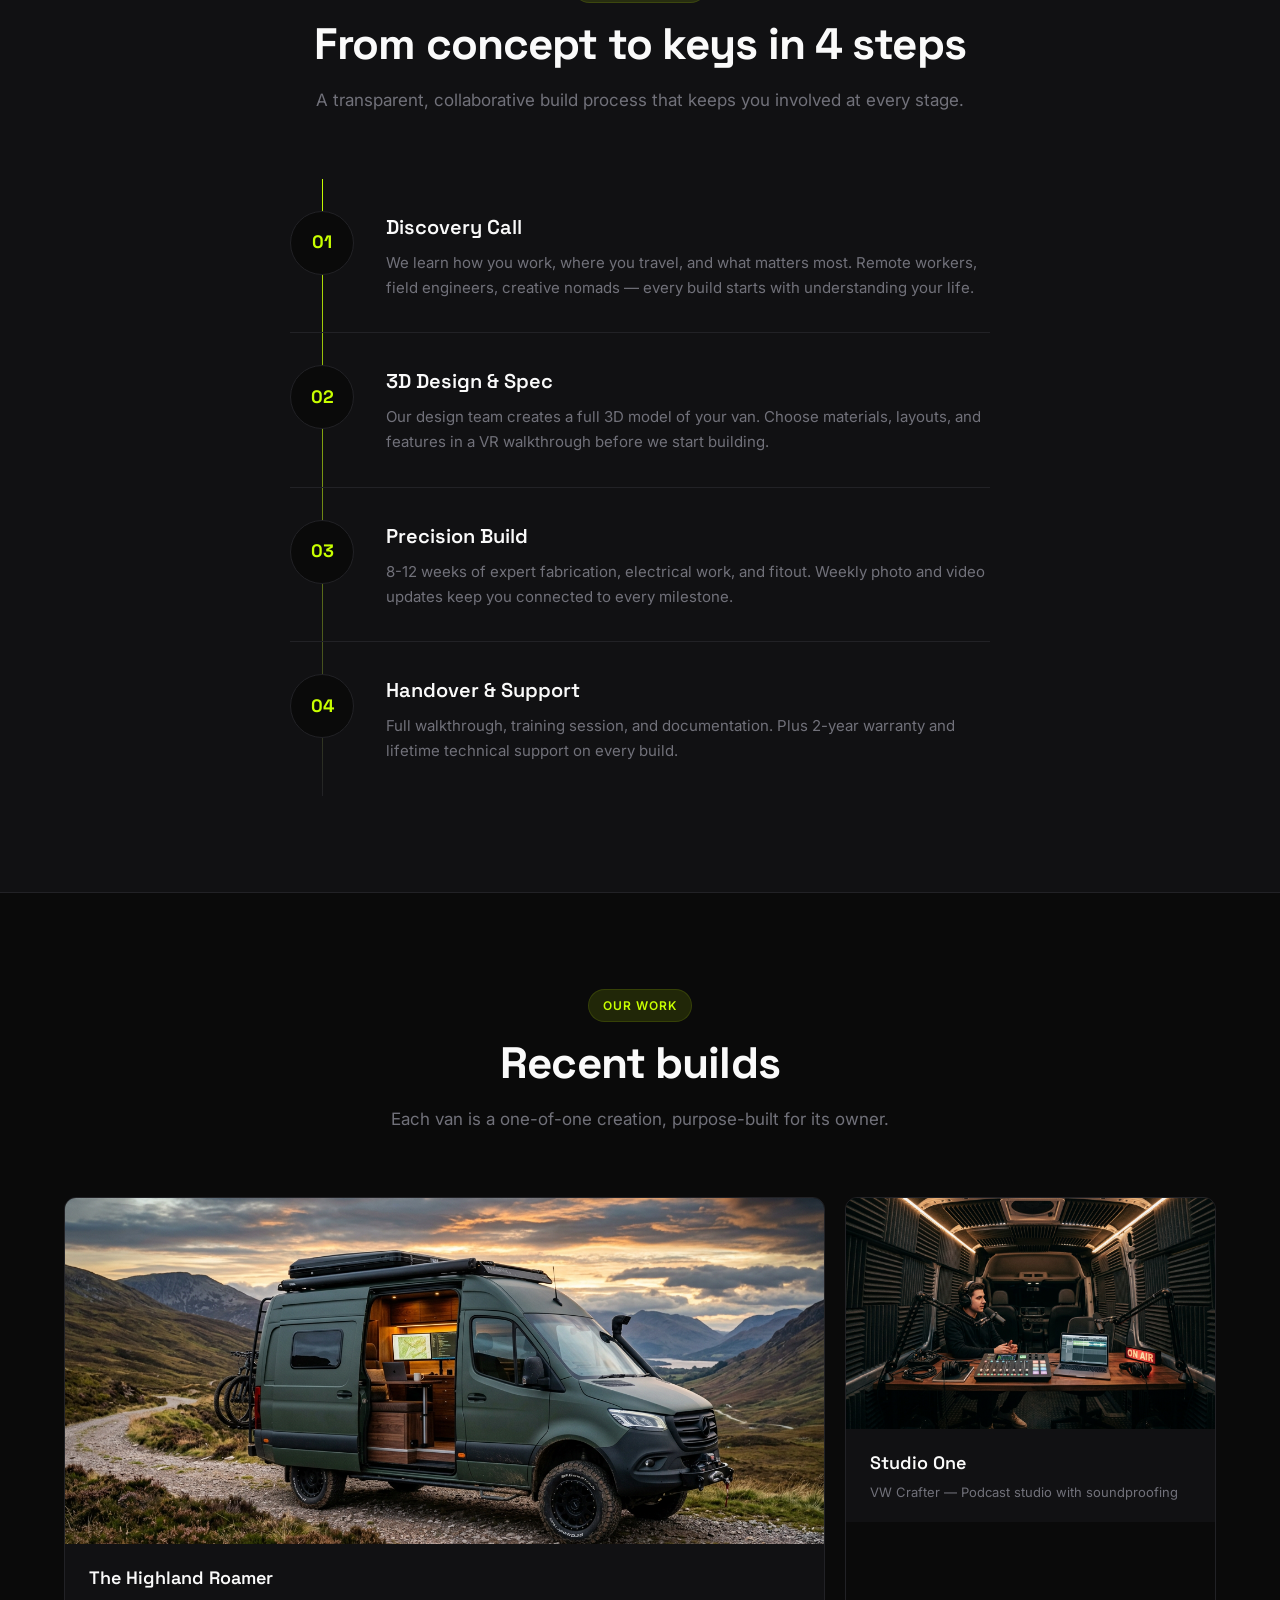
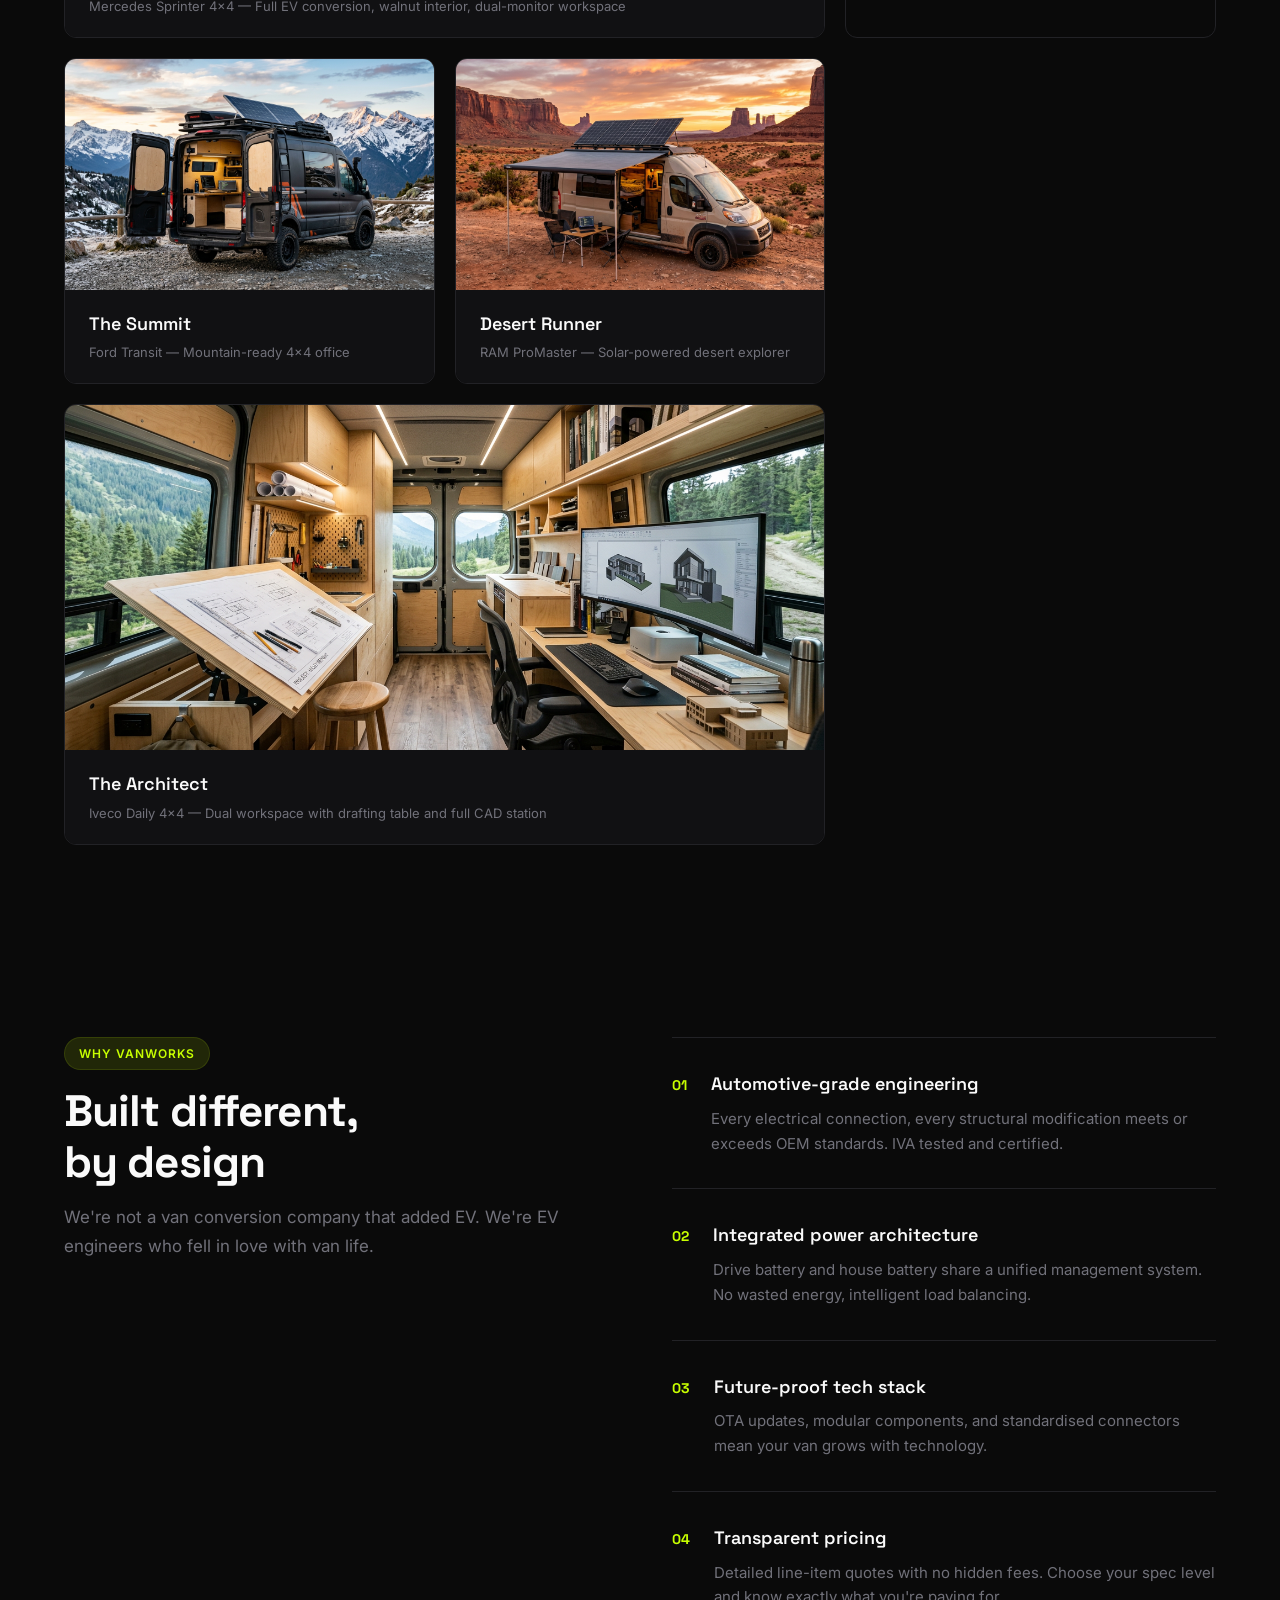
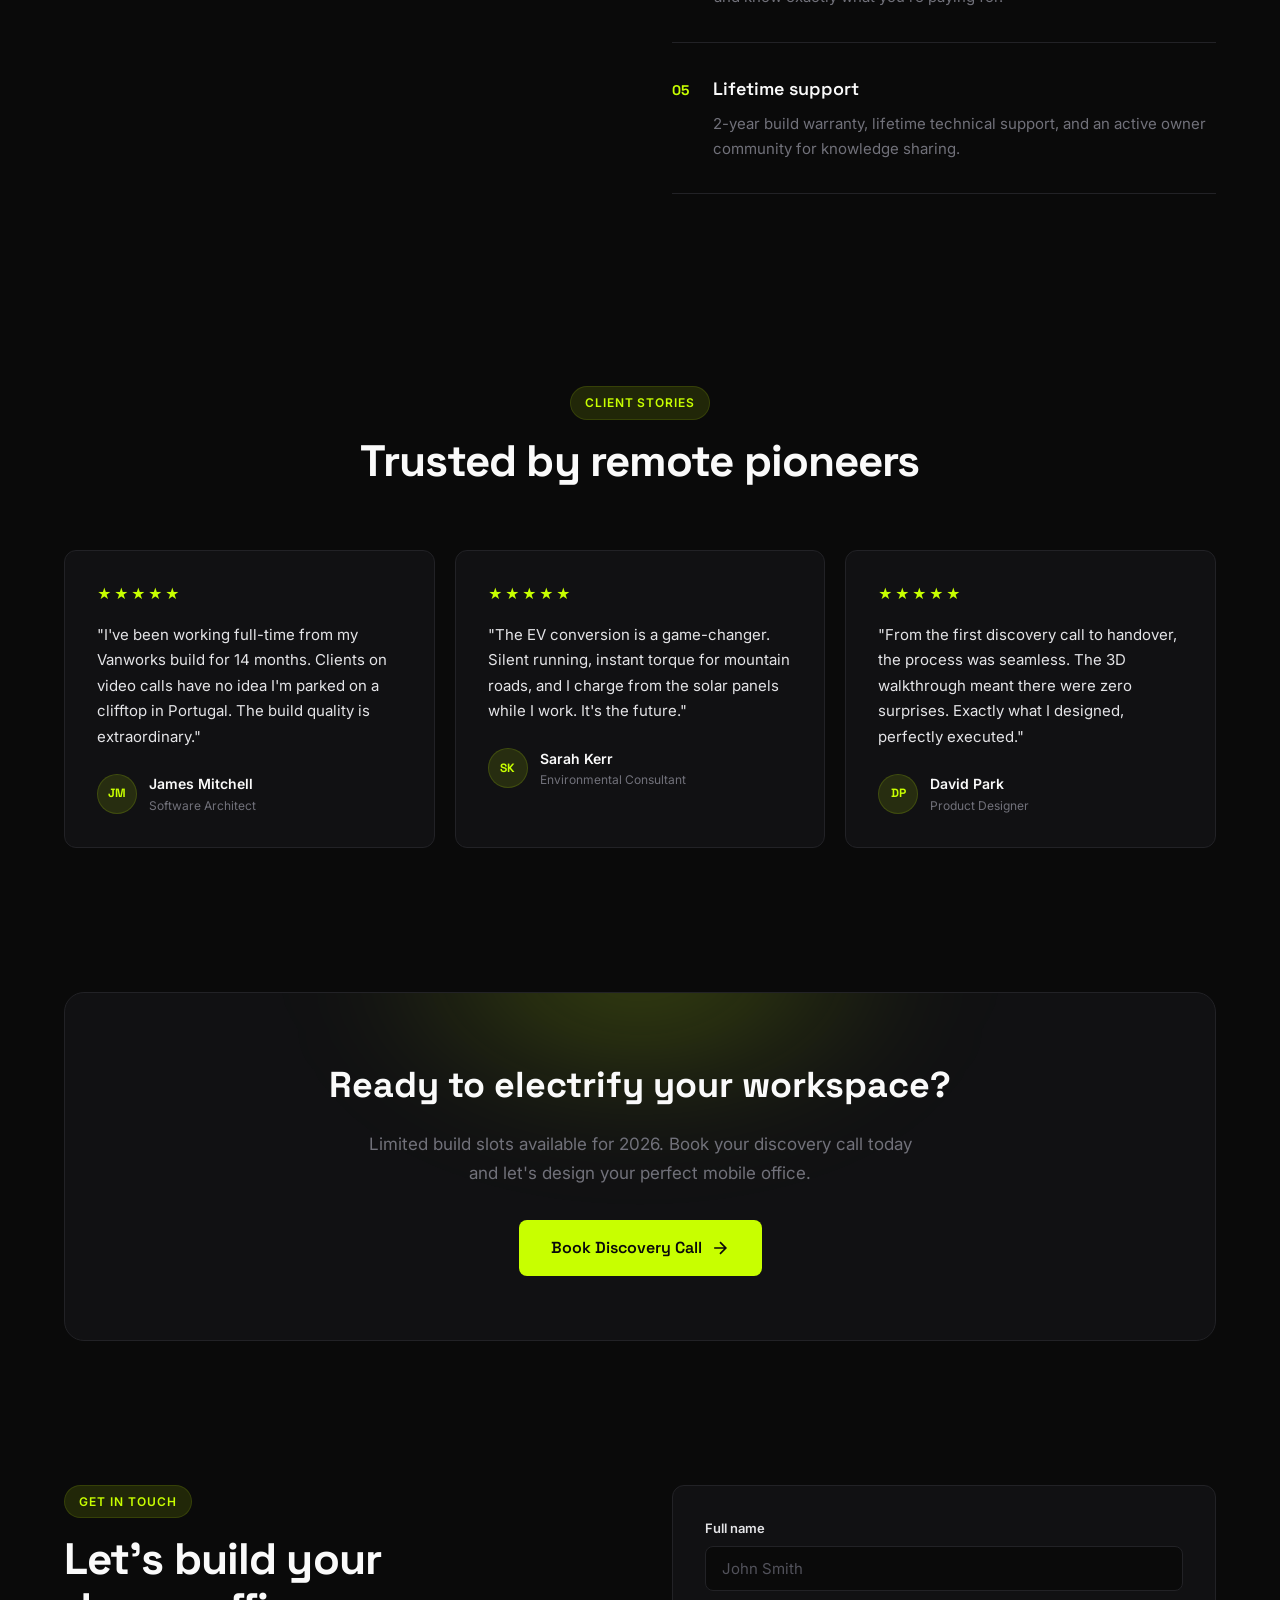
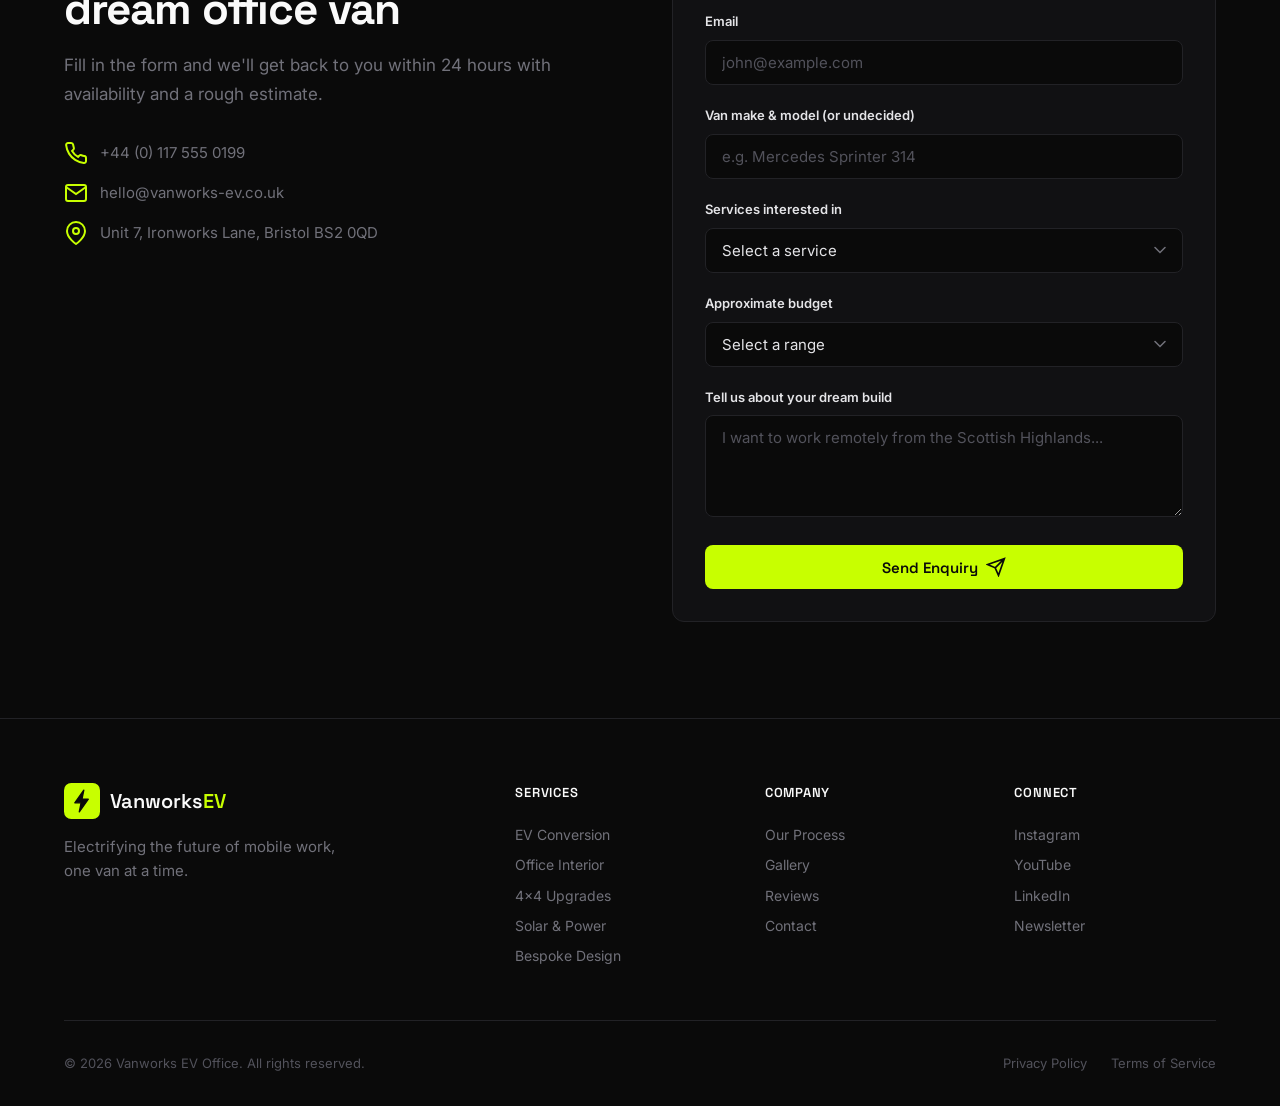
==== commit 296b078d: "Add dynamic build wizard with 6-step configurator, SVG preview, and live pricing Interactive wizard " ====
--- a/index.html
+++ b/index.html
@@ -1,5 +1,5 @@
 <!DOCTYPE html>
-<html lang="en">
+<html lang="es">
 <head>
   <meta charset="UTF-8">
   <meta name="viewport" content="width=device-width, initial-scale=1.0">
@@ -9,6 +9,7 @@
   <link rel="preconnect" href="https://fonts.gstatic.com" crossorigin>
   <link href="https://fonts.googleapis.com/css2?family=Space+Grotesk:wght@300;400;500;600;700&family=Inter:wght@300;400;500;600&display=swap" rel="stylesheet">
   <link rel="stylesheet" href="style.css">
+  <link rel="stylesheet" href="wizard.css">
   <link rel="icon" href="data:image/svg+xml,<svg xmlns='http://www.w3.org/2000/svg' viewBox='0 0 100 100'><text y='.9em' font-size='90'>⚡</text></svg>">
   <style>
     .lang-switcher{display:flex;gap:2px;padding:2px;border-radius:6px;background:rgba(255,255,255,.08);margin-right:auto;margin-left:1rem}
@@ -70,7 +71,7 @@
         the road takes you.
       </p>
       <div class="hero__actions animate-in">
-        <a href="#contact" class="btn btn--primary btn--lg">
+        <a href="#wizard" class="btn btn--primary btn--lg">
           <span data-i18n="hero_cta1">Start Your Build</span>
           <svg width="20" height="20" viewBox="0 0 24 24" fill="none" stroke="currentColor" stroke-width="2"><path d="M5 12h14M12 5l7 7-7 7"/></svg>
         </a>
@@ -98,6 +99,35 @@
       <div class="hero__scroll-line"></div>
     </div>
   </header>
+
+  <!-- Build Wizard -->
+  <section class="wizard" id="wizard">
+    <div class="container">
+      <div class="section-header">
+        <span class="section-tag" data-i18n="wiz_tag">Build Configurator</span>
+        <h2 class="section-title" data-i18n="wiz_title">Design Your Build</h2>
+        <p class="section-desc" data-i18n="wiz_desc">Step through each stage to configure your perfect mobile office. Prices update live as you choose.</p>
+      </div>
+      <div class="wiz__progress" id="wizProgress"></div>
+      <div class="wiz__layout">
+        <div class="wiz__steps" id="wizSteps"></div>
+        <div class="wiz__preview-panel">
+          <div class="wiz__preview-sticky">
+            <div class="wiz__view-toggle">
+              <button class="wiz__view-btn active" data-view="rear" data-i18n="wiz_rear">Rear</button>
+              <button class="wiz__view-btn" data-view="side" data-i18n="wiz_side">Side</button>
+            </div>
+            <div class="wiz__svg-wrap" id="wizSvg"></div>
+            <div class="wiz__price" id="wizPrice">
+              <span class="wiz__price-label" data-i18n="wiz_est">Estimated total</span>
+              <span class="wiz__price-value" id="wizPriceVal">£8,000</span>
+              <span class="wiz__price-vat" data-i18n="wiz_vat">excl. VAT</span>
+            </div>
+          </div>
+        </div>
+      </div>
+    </div>
+  </section>
 
   <!-- Services -->
   <section class="services" id="services">
@@ -461,8 +491,8 @@
             <input type="text" id="van" name="van" class="form__input" placeholder="e.g. Mercedes Sprinter 314">
           </div>
           <div class="form__group">
-            <label for="services" class="form__label" data-i18n="form_services">Services interested in</label>
-            <select id="services" name="services" class="form__input form__select">
+            <label for="serviceSelect" class="form__label" data-i18n="form_services">Services interested in</label>
+            <select id="serviceSelect" name="services" class="form__input form__select">
               <option value="" disabled selected data-i18n="form_svc_select">Select a service</option>
               <option value="full" data-i18n="form_svc_full">Full build (EV + Office + 4x4)</option>
               <option value="ev" data-i18n="form_svc_ev">EV conversion only</option>
@@ -547,16 +577,26 @@
   </footer>
 
   <script src="i18n.js"></script>
+  <script src="wizard.js"></script>
   <script src="script.js"></script>
   <script>
     (() => {
-      let currentLang = localStorage.getItem('vw_lang') || 'en';
+      const urlLang = new URLSearchParams(window.location.search).get('lang');
+      window.currentLang = (urlLang && I18N[urlLang]) ? urlLang : (localStorage.getItem('vw_lang') || 'en');
+
+      const setLangURL = (lang) => {
+        const url = new URL(window.location);
+        if (lang === 'en') { url.searchParams.delete('lang'); }
+        else { url.searchParams.set('lang', lang); }
+        history.replaceState(null, '', url);
+      };
 
       const applyLang = (lang) => {
         const t = I18N[lang];
         if (!t) return;
-        currentLang = lang;
+        window.currentLang = lang;
         localStorage.setItem('vw_lang', lang);
+        setLangURL(lang);
         document.documentElement.lang = lang;
 
         document.title = t._meta.title;
@@ -583,6 +623,8 @@
         document.querySelectorAll('.lang-btn').forEach(b => {
           b.classList.toggle('active', b.dataset.lang === lang);
         });
+
+        if (typeof Wizard !== 'undefined') Wizard.renderStep();
       };
 
       document.getElementById('langSwitcher').addEventListener('click', (e) => {
@@ -591,7 +633,8 @@
         applyLang(btn.dataset.lang);
       });
 
-      if (currentLang !== 'en') applyLang(currentLang);
+      if (window.currentLang !== 'en') applyLang(window.currentLang);
+      else setLangURL('en');
     })();
   </script>
 </body>
--- a/wizard.css
+++ b/wizard.css
@@ -0,0 +1,173 @@
+/* ============================================
+   Build Wizard
+   ============================================ */
+.wizard { padding: 6rem 0; }
+
+/* --- Progress bar --- */
+.wiz__progress {
+  display: flex; gap: 4px; margin-bottom: 2.5rem;
+}
+.wiz__prog-step {
+  flex: 1; display: flex; flex-direction: column; align-items: center; gap: 0.5rem;
+  cursor: pointer; position: relative;
+}
+.wiz__prog-bar {
+  width: 100%; height: 4px; border-radius: 2px;
+  background: var(--border); transition: background 0.35s var(--ease);
+}
+.wiz__prog-step.done .wiz__prog-bar,
+.wiz__prog-step.active .wiz__prog-bar { background: var(--accent); }
+.wiz__prog-step.active .wiz__prog-bar { box-shadow: 0 0 12px var(--accent-glow); }
+.wiz__prog-label {
+  font-size: 0.6875rem; font-weight: 600; text-transform: uppercase;
+  letter-spacing: 0.06em; color: var(--text-dim);
+  transition: color 0.25s var(--ease);
+}
+.wiz__prog-step.done .wiz__prog-label,
+.wiz__prog-step.active .wiz__prog-label { color: var(--accent); }
+
+/* --- Layout --- */
+.wiz__layout {
+  display: grid; grid-template-columns: 1fr 380px; gap: 2.5rem; align-items: start;
+}
+
+/* --- Steps container --- */
+.wiz__steps { min-height: 340px; }
+.wiz__step { display: none; animation: wizFadeIn 0.3s var(--ease); }
+.wiz__step.active { display: block; }
+@keyframes wizFadeIn { from { opacity: 0; transform: translateY(12px); } to { opacity: 1; transform: translateY(0); } }
+
+.wiz__step-title {
+  font-family: var(--ff-heading); font-size: 1.375rem; font-weight: 700;
+  color: var(--white); margin-bottom: 0.375rem;
+}
+.wiz__step-desc { font-size: 0.9375rem; color: var(--text-muted); margin-bottom: 1.5rem; }
+.wiz__sub-label {
+  font-size: 0.75rem; font-weight: 600; text-transform: uppercase;
+  letter-spacing: 0.06em; color: var(--accent); margin-bottom: 0.75rem;
+}
+
+/* --- Option cards (radio) --- */
+.wiz__options { display: flex; flex-direction: column; gap: 0.625rem; margin-bottom: 1.5rem; }
+.wiz__opt {
+  display: flex; align-items: center; gap: 1rem;
+  padding: 1rem 1.25rem; background: var(--bg-card); border: 1px solid var(--border);
+  border-radius: var(--radius-sm); cursor: pointer;
+  transition: all 0.2s var(--ease); position: relative;
+}
+.wiz__opt:hover { border-color: var(--border-light); background: var(--bg-card-hover); }
+.wiz__opt.selected { border-color: var(--accent); background: rgba(200, 255, 0, 0.04); }
+
+.wiz__opt-radio {
+  flex-shrink: 0; width: 20px; height: 20px; border-radius: 50%;
+  border: 2px solid var(--border-light); position: relative;
+  transition: border-color 0.2s var(--ease);
+}
+.wiz__opt.selected .wiz__opt-radio { border-color: var(--accent); }
+.wiz__opt.selected .wiz__opt-radio::after {
+  content: ''; position: absolute; inset: 3px; border-radius: 50%;
+  background: var(--accent);
+}
+
+.wiz__opt-info { flex: 1; min-width: 0; }
+.wiz__opt-name {
+  font-family: var(--ff-heading); font-size: 0.9375rem;
+  font-weight: 600; color: var(--white);
+}
+.wiz__opt-desc { font-size: 0.8125rem; color: var(--text-muted); margin-top: 0.125rem; }
+
+.wiz__opt-price {
+  flex-shrink: 0; font-family: var(--ff-heading); font-size: 0.9375rem;
+  font-weight: 700; color: var(--accent); white-space: nowrap;
+}
+
+/* --- Checkbox elements --- */
+.wiz__checks { display: grid; grid-template-columns: 1fr 1fr; gap: 0.5rem; margin-bottom: 1.5rem; }
+.wiz__chk {
+  display: flex; align-items: center; gap: 0.75rem;
+  padding: 0.75rem 1rem; background: var(--bg-card); border: 1px solid var(--border);
+  border-radius: var(--radius-sm); cursor: pointer;
+  transition: all 0.2s var(--ease);
+}
+.wiz__chk:hover { border-color: var(--border-light); }
+.wiz__chk.selected { border-color: var(--accent); background: rgba(200, 255, 0, 0.04); }
+
+.wiz__chk-box {
+  flex-shrink: 0; width: 18px; height: 18px; border-radius: 4px;
+  border: 2px solid var(--border-light); display: flex; align-items: center; justify-content: center;
+  transition: all 0.2s var(--ease);
+}
+.wiz__chk.selected .wiz__chk-box { border-color: var(--accent); background: var(--accent); }
+.wiz__chk-box svg { width: 12px; height: 12px; opacity: 0; transition: opacity 0.15s; }
+.wiz__chk.selected .wiz__chk-box svg { opacity: 1; }
+
+.wiz__chk-name { font-size: 0.8125rem; font-weight: 500; color: var(--text); flex: 1; }
+.wiz__chk-price {
+  font-family: var(--ff-heading); font-size: 0.75rem;
+  font-weight: 600; color: var(--text-muted); white-space: nowrap;
+}
+.wiz__chk.selected .wiz__chk-price { color: var(--accent); }
+
+/* --- Navigation buttons --- */
+.wiz__nav {
+  display: flex; gap: 0.75rem; margin-top: 2rem;
+  padding-top: 1.5rem; border-top: 1px solid var(--border);
+}
+.wiz__nav .btn { min-width: 140px; justify-content: center; }
+
+/* --- Preview panel --- */
+.wiz__preview-panel { position: relative; }
+.wiz__preview-sticky {
+  position: sticky; top: 5.5rem;
+  background: var(--bg-card); border: 1px solid var(--border);
+  border-radius: var(--radius); overflow: hidden;
+}
+
+.wiz__view-toggle {
+  display: flex; border-bottom: 1px solid var(--border);
+}
+.wiz__view-btn {
+  flex: 1; padding: 0.625rem; background: transparent; border: none;
+  font-family: var(--ff-heading); font-size: 0.75rem; font-weight: 600;
+  text-transform: uppercase; letter-spacing: 0.06em;
+  color: var(--text-dim); cursor: pointer;
+  transition: all 0.2s var(--ease);
+}
+.wiz__view-btn.active { color: var(--accent); background: var(--accent-dim); }
+
+.wiz__svg-wrap {
+  aspect-ratio: 4 / 3; display: flex; align-items: center; justify-content: center;
+  padding: 1.5rem; background: linear-gradient(145deg, #0d0d10 0%, #111115 100%);
+}
+.wiz__svg-wrap svg { width: 100%; height: 100%; }
+
+.wiz__price {
+  display: flex; flex-direction: column; align-items: center;
+  padding: 1.25rem; border-top: 1px solid var(--border);
+  background: rgba(200, 255, 0, 0.03);
+}
+.wiz__price-label { font-size: 0.6875rem; text-transform: uppercase; letter-spacing: 0.06em; color: var(--text-dim); }
+.wiz__price-value {
+  font-family: var(--ff-heading); font-size: 2rem; font-weight: 700;
+  color: var(--accent); line-height: 1.2;
+  transition: transform 0.2s var(--ease);
+}
+.wiz__price-value.bump { transform: scale(1.08); }
+.wiz__price-vat { font-size: 0.6875rem; color: var(--text-dim); }
+
+/* --- Mobile preview toggle --- */
+.wiz__preview-mobile-toggle { display: none; }
+
+/* --- Responsive --- */
+@media (max-width: 900px) {
+  .wiz__layout { grid-template-columns: 1fr; }
+  .wiz__preview-panel { order: -1; }
+  .wiz__preview-sticky { position: static; }
+  .wiz__checks { grid-template-columns: 1fr; }
+  .wiz__prog-label { font-size: 0.5625rem; }
+}
+
+@media (max-width: 480px) {
+  .wiz__progress { flex-wrap: wrap; gap: 6px; }
+  .wiz__prog-step { flex: 0 0 calc(33.33% - 4px); }
+}
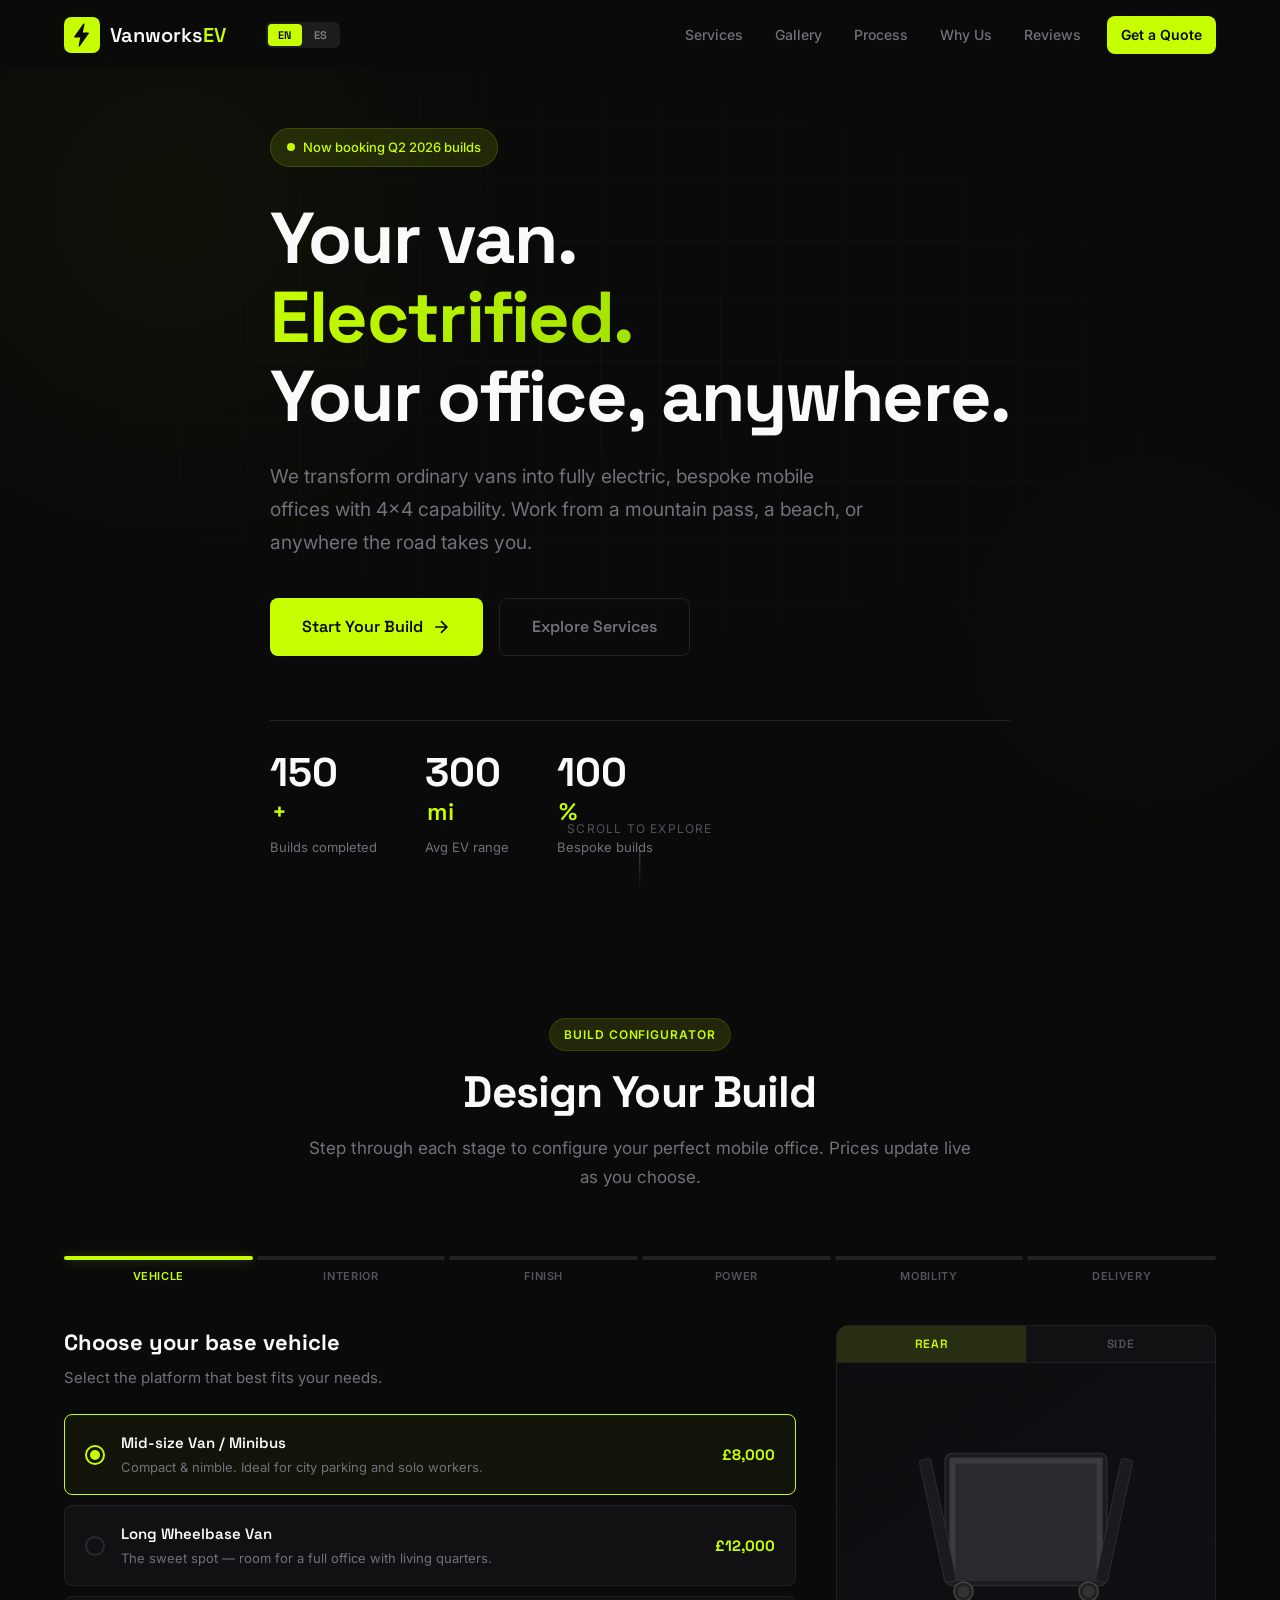
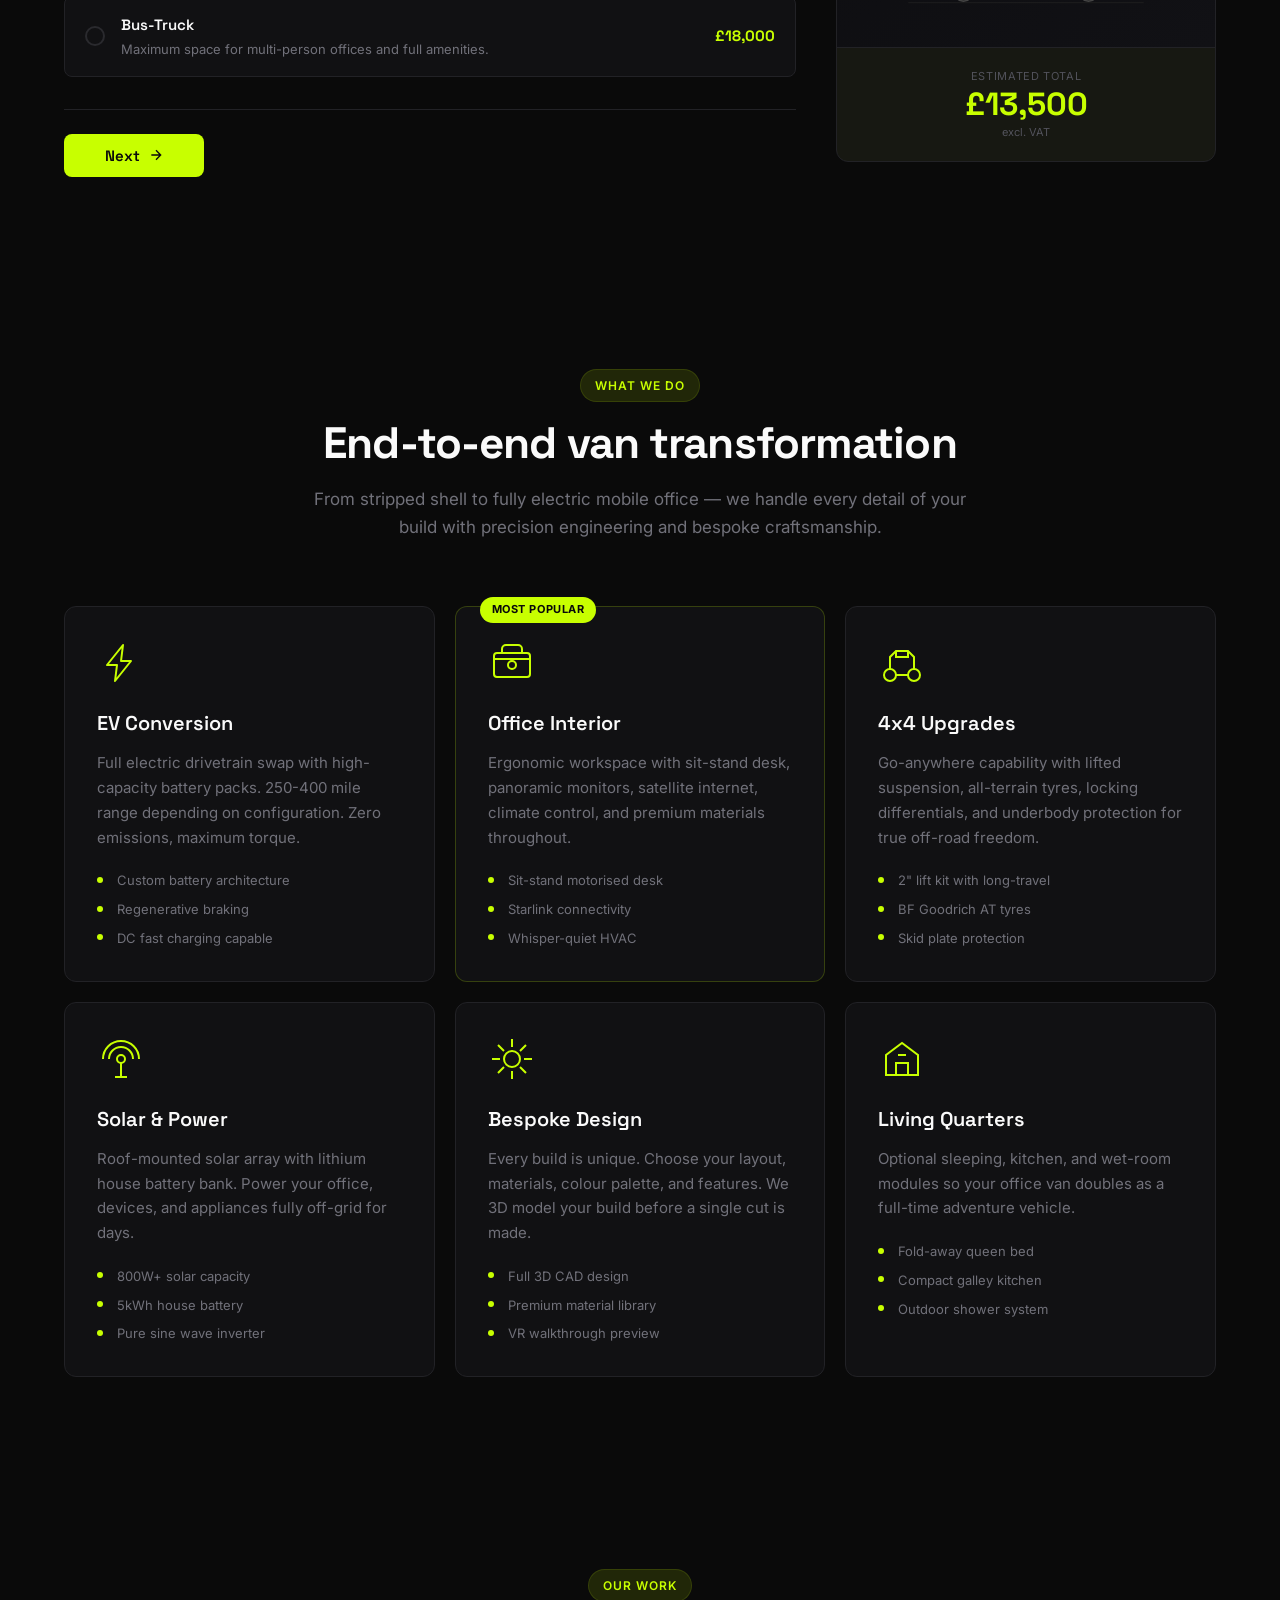
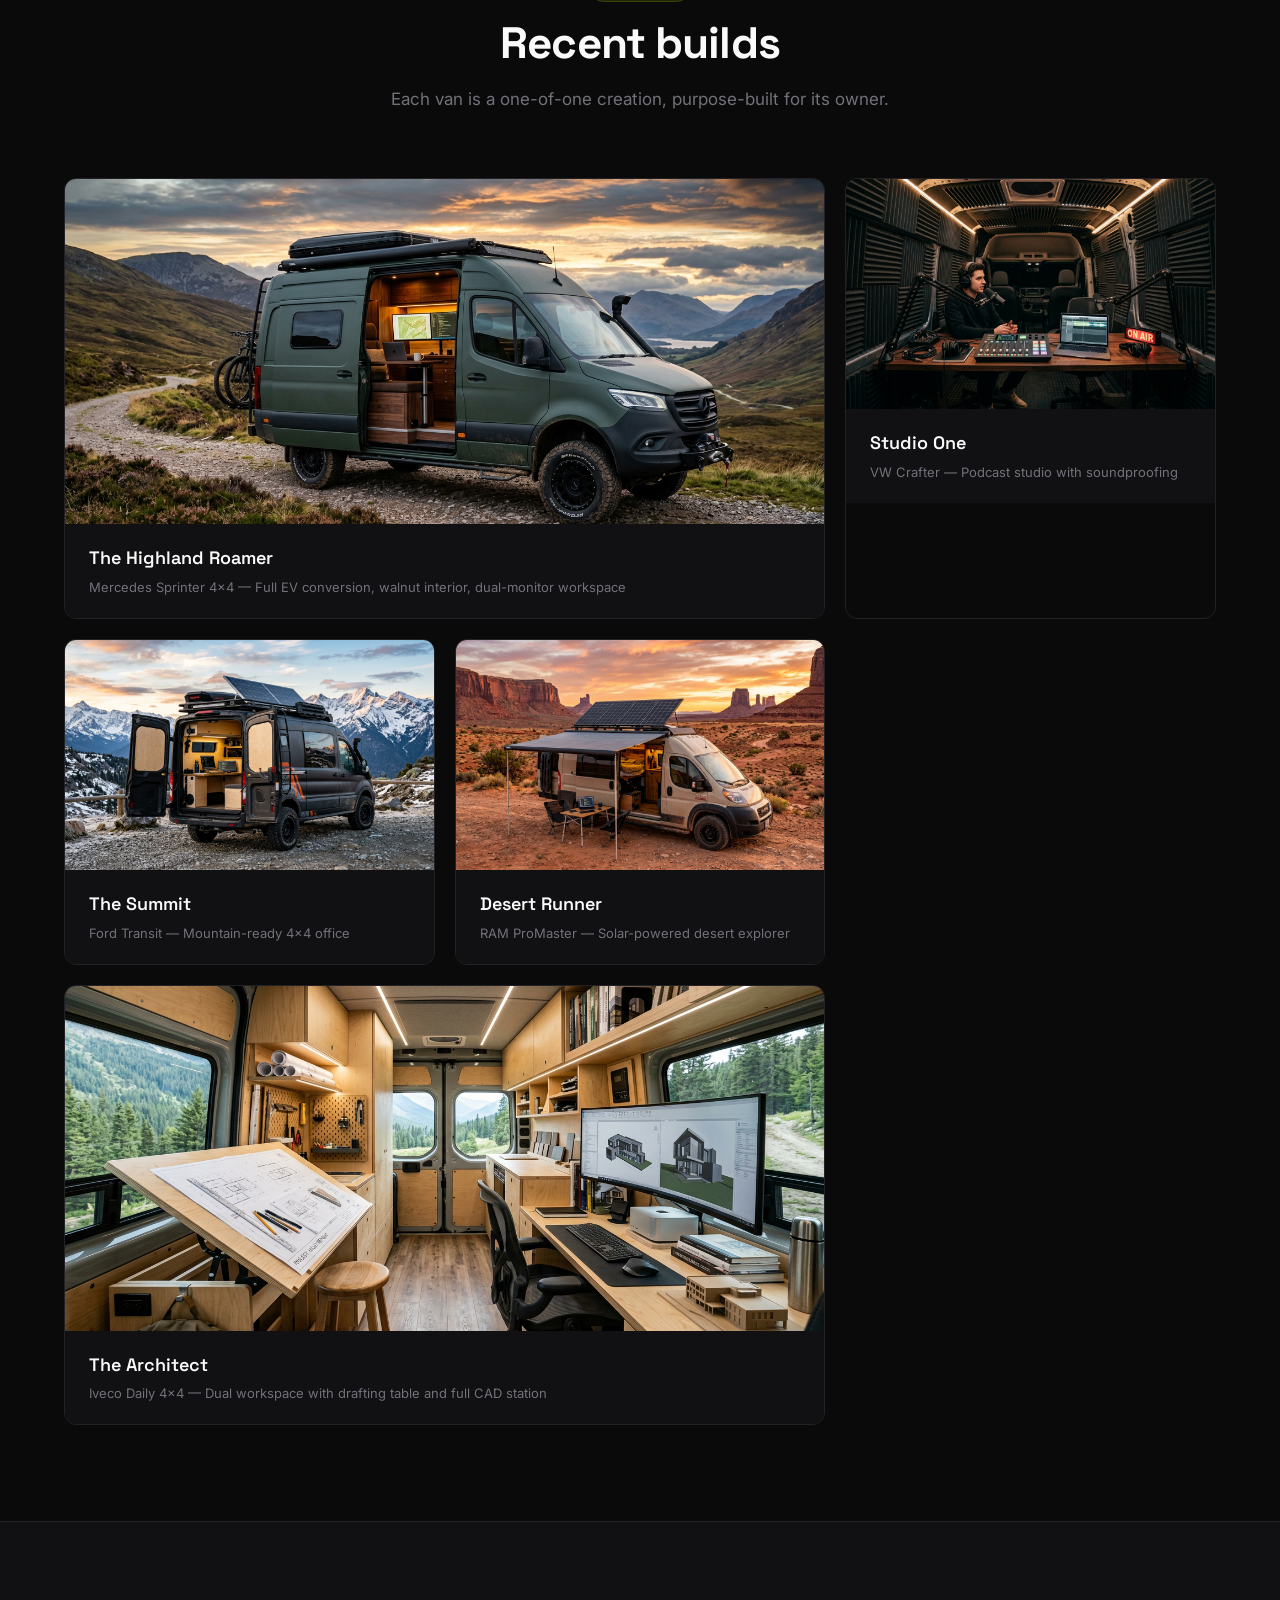
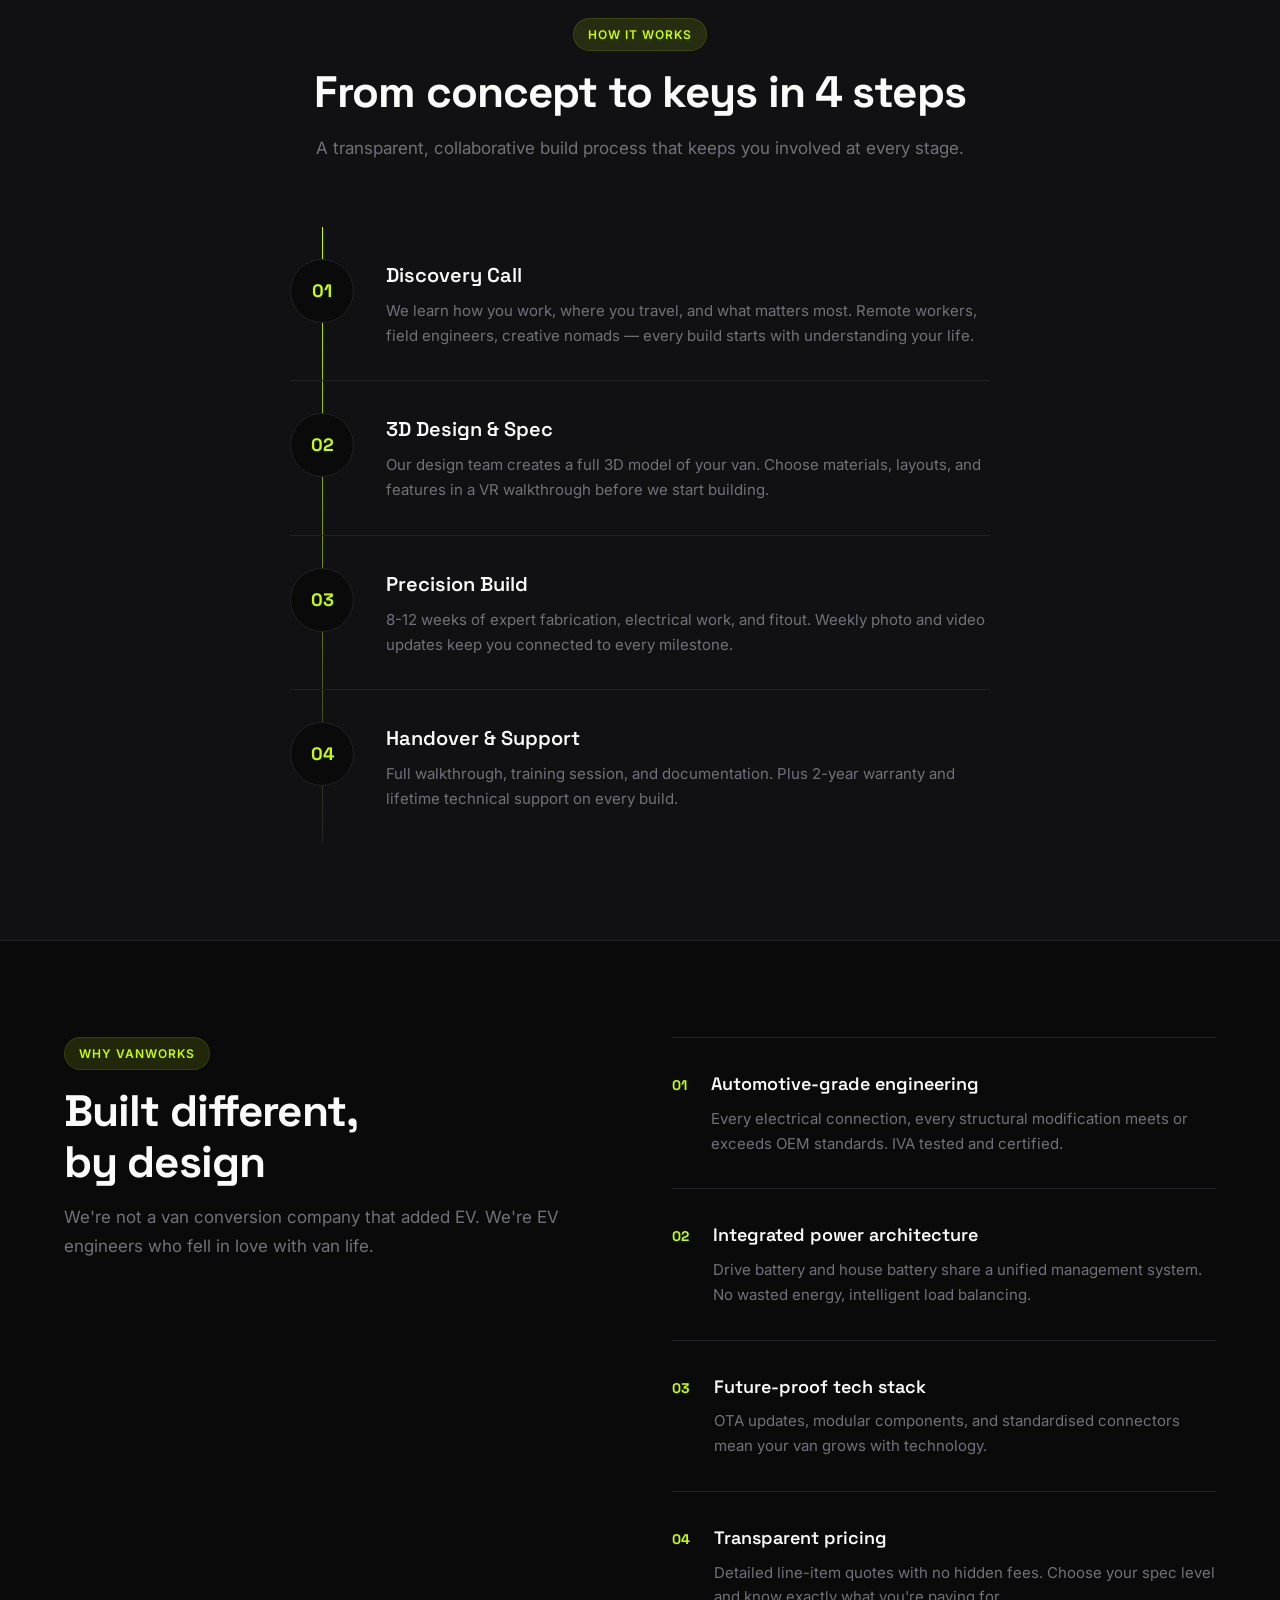
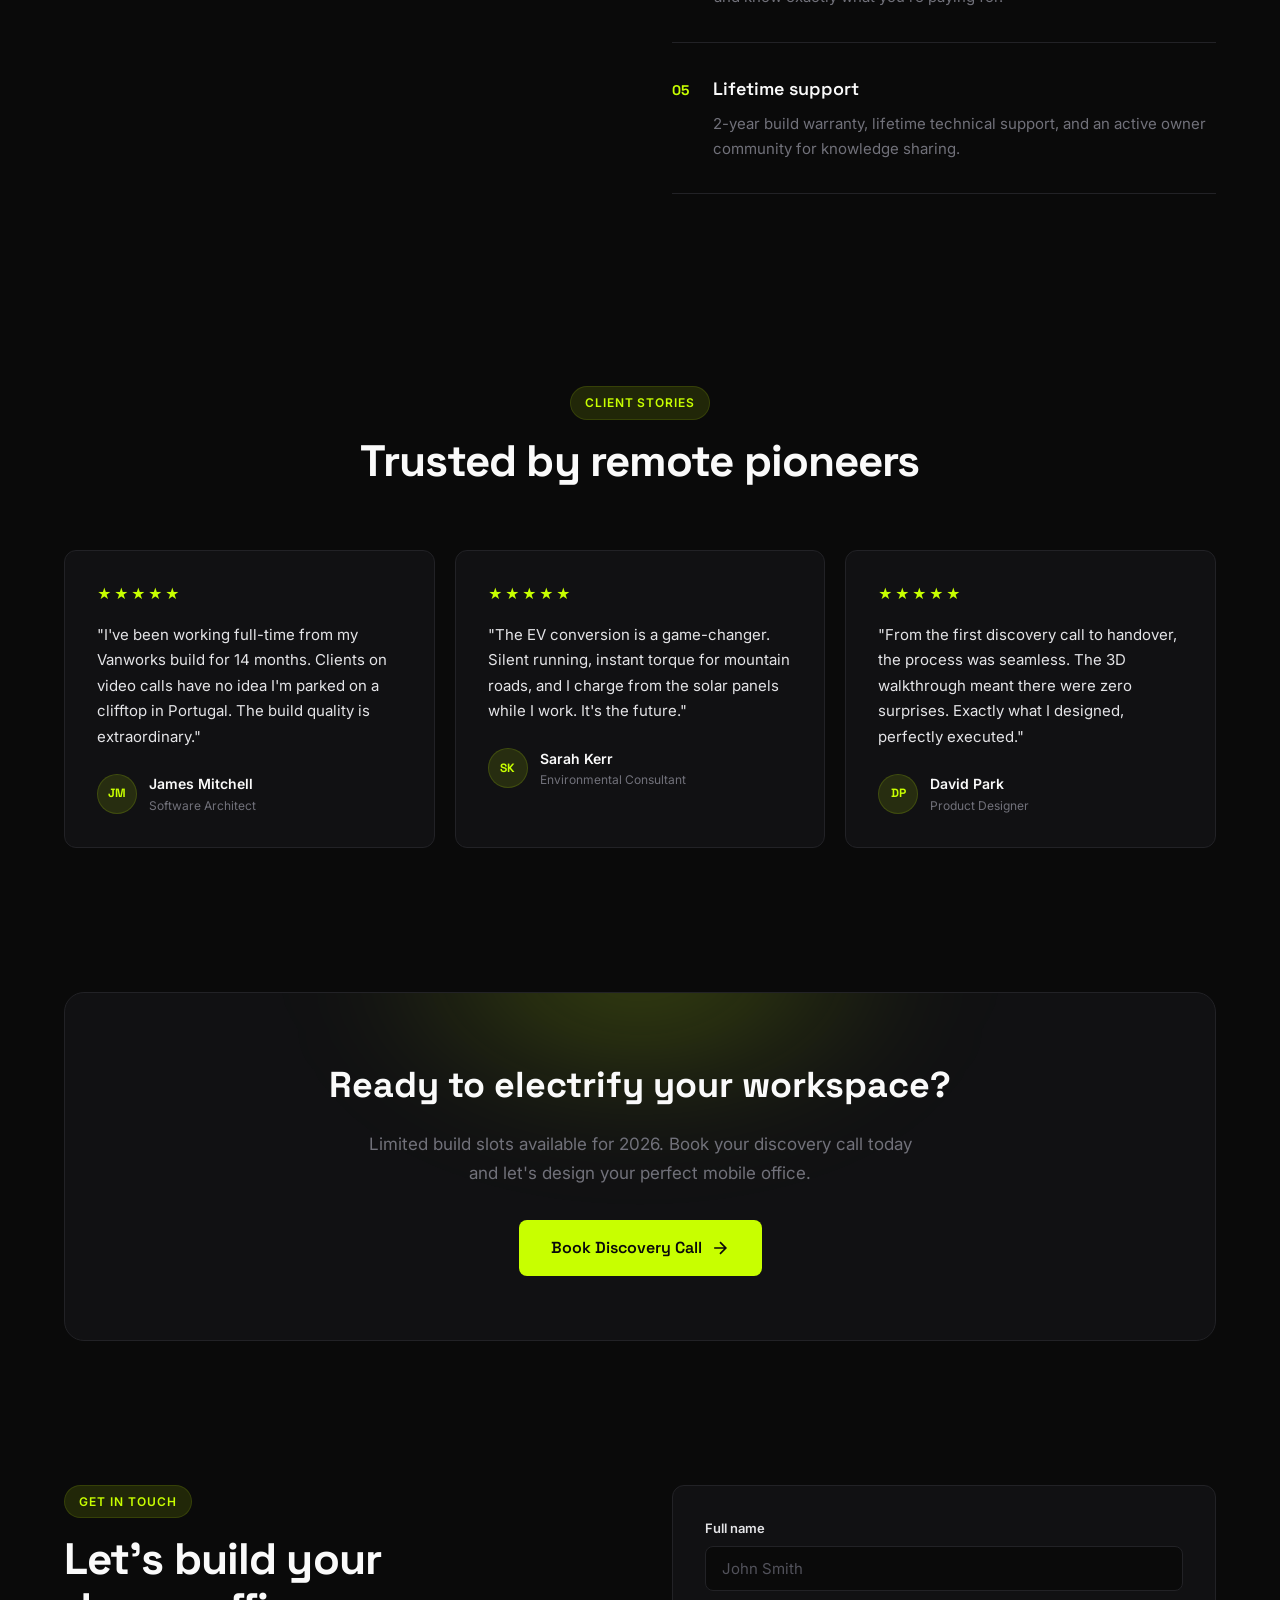
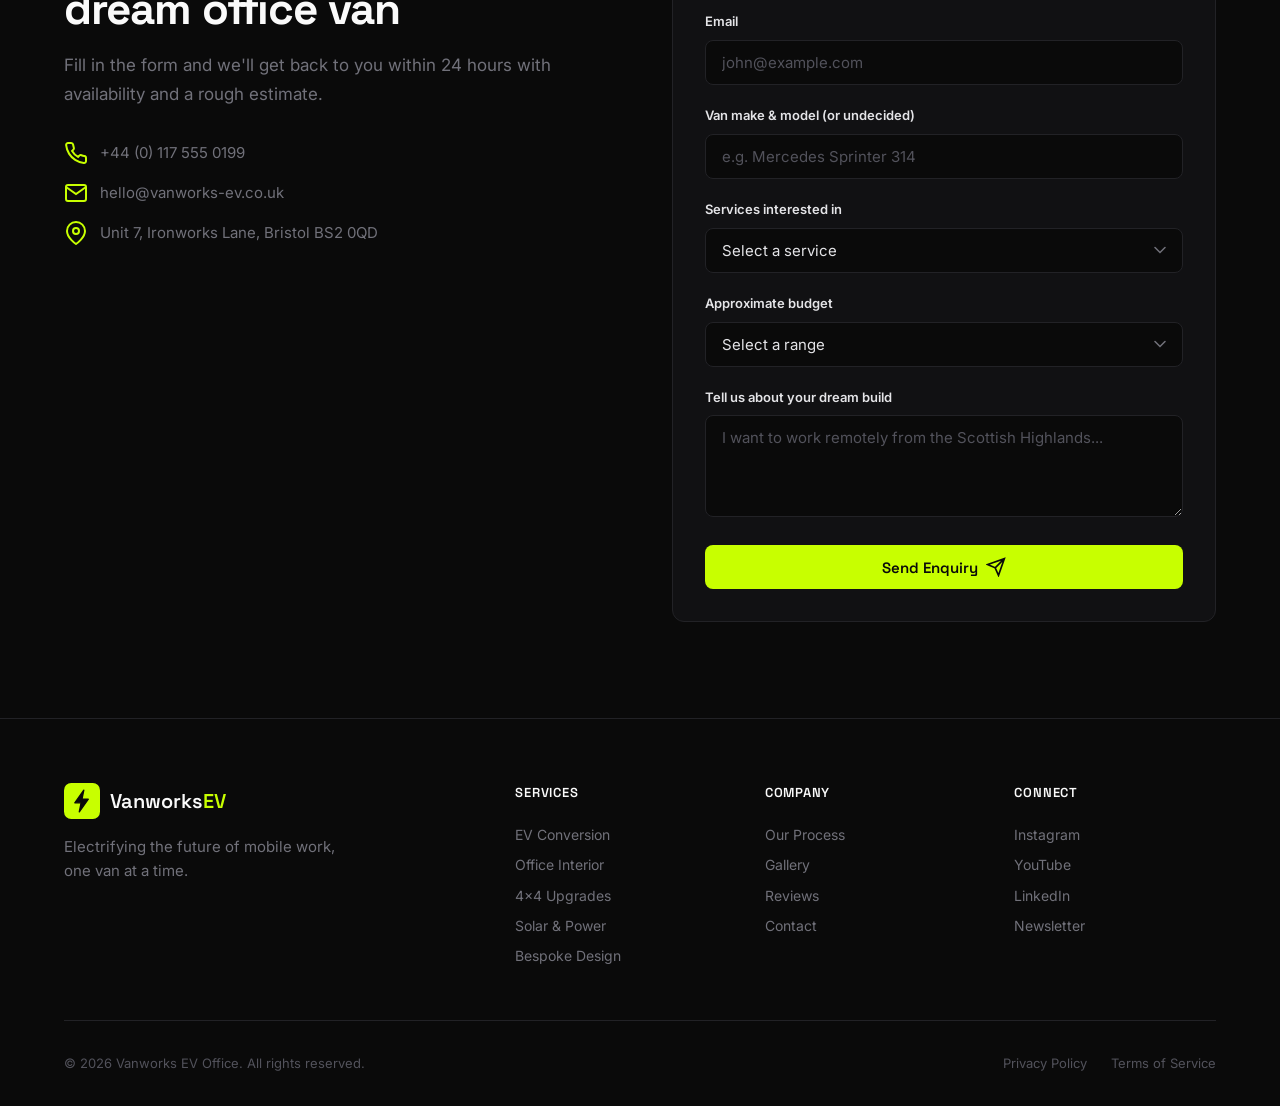
==== commit 70563877: "Add Open Graph and Twitter Card meta tags for link preview images Made-with: Cursor" ====
--- a/index.html
+++ b/index.html
@@ -5,6 +5,17 @@
   <meta name="viewport" content="width=device-width, initial-scale=1.0">
   <title>Vanworks EV Office — Bespoke Electric Office Vans &amp; 4x4 Upgrades</title>
   <meta name="description" content="Vanworks EV Office transforms vans into electric, spacious offices on wheels. Bespoke interior redesign, EV conversion, and 4x4 upgrades.">
+  <meta property="og:title" content="Vanworks EV Office — Bespoke Electric Office Vans & 4x4 Upgrades">
+  <meta property="og:description" content="We transform ordinary vans into fully electric, bespoke mobile offices with 4x4 capability.">
+  <meta property="og:image" content="https://buengenio.github.io/voltvan-studio/images/highland-roamer.jpg">
+  <meta property="og:image:width" content="1200">
+  <meta property="og:image:height" content="630">
+  <meta property="og:type" content="website">
+  <meta property="og:url" content="https://buengenio.github.io/voltvan-studio/">
+  <meta name="twitter:card" content="summary_large_image">
+  <meta name="twitter:title" content="Vanworks EV Office — Bespoke Electric Office Vans & 4x4 Upgrades">
+  <meta name="twitter:description" content="We transform ordinary vans into fully electric, bespoke mobile offices with 4x4 capability.">
+  <meta name="twitter:image" content="https://buengenio.github.io/voltvan-studio/images/highland-roamer.jpg">
   <link rel="preconnect" href="https://fonts.googleapis.com">
   <link rel="preconnect" href="https://fonts.gstatic.com" crossorigin>
   <link href="https://fonts.googleapis.com/css2?family=Space+Grotesk:wght@300;400;500;600;700&family=Inter:wght@300;400;500;600&display=swap" rel="stylesheet">
@@ -36,8 +47,8 @@
       </div>
       <div class="nav__links" id="navLinks">
         <a href="#services" class="nav__link" data-i18n="nav_services">Services</a>
+        <a href="#gallery" class="nav__link" data-i18n="nav_gallery">Gallery</a>
         <a href="#process" class="nav__link" data-i18n="nav_process">Process</a>
-        <a href="#gallery" class="nav__link" data-i18n="nav_gallery">Gallery</a>
         <a href="#features" class="nav__link" data-i18n="nav_why">Why Us</a>
         <a href="#testimonials" class="nav__link" data-i18n="nav_reviews">Reviews</a>
         <a href="#contact" class="nav__link nav__link--cta" data-i18n="nav_cta">Get a Quote</a>
@@ -239,6 +250,64 @@
     </div>
   </section>
 
+  <!-- Gallery -->
+  <section class="gallery" id="gallery">
+    <div class="container">
+      <div class="section-header">
+        <span class="section-tag" data-i18n="gal_tag">Our work</span>
+        <h2 class="section-title" data-i18n="gal_title">Recent builds</h2>
+        <p class="section-desc" data-i18n="gal_desc">Each van is a one-of-one creation, purpose-built for its owner.</p>
+      </div>
+      <div class="gallery__grid">
+        <div class="gallery__item gallery__item--wide animate-in">
+          <div class="gallery__img">
+            <img src="images/highland-roamer.jpg" alt="The Highland Roamer — Mercedes Sprinter 4x4 with walnut interior" loading="lazy">
+          </div>
+          <div class="gallery__info">
+            <h3 data-i18n="gal_1_h">The Highland Roamer</h3>
+            <p data-i18n="gal_1_p">Mercedes Sprinter 4x4 — Full EV conversion, walnut interior, dual-monitor workspace</p>
+          </div>
+        </div>
+        <div class="gallery__item animate-in">
+          <div class="gallery__img">
+            <img src="images/studio-one.jpg" alt="Studio One — VW Crafter podcast studio with soundproofing" loading="lazy">
+          </div>
+          <div class="gallery__info">
+            <h3 data-i18n="gal_2_h">Studio One</h3>
+            <p data-i18n="gal_2_p">VW Crafter — Podcast studio with soundproofing</p>
+          </div>
+        </div>
+        <div class="gallery__item animate-in">
+          <div class="gallery__img">
+            <img src="images/the-summit.jpg" alt="The Summit — Ford Transit 4x4 at mountain overlook" loading="lazy">
+          </div>
+          <div class="gallery__info">
+            <h3 data-i18n="gal_3_h">The Summit</h3>
+            <p data-i18n="gal_3_p">Ford Transit — Mountain-ready 4x4 office</p>
+          </div>
+        </div>
+        <div class="gallery__item animate-in">
+          <div class="gallery__img">
+            <img src="images/desert-runner.jpg" alt="Desert Runner — RAM ProMaster with solar panels in desert" loading="lazy">
+          </div>
+          <div class="gallery__info">
+            <h3 data-i18n="gal_4_h">Desert Runner</h3>
+            <p data-i18n="gal_4_p">RAM ProMaster — Solar-powered desert explorer</p>
+          </div>
+        </div>
+        <div class="gallery__item gallery__item--wide animate-in">
+          <div class="gallery__img">
+            <img src="images/the-architect.jpg" alt="The Architect — Iveco Daily dual workspace interior" loading="lazy">
+          </div>
+          <div class="gallery__info">
+            <h3 data-i18n="gal_5_h">The Architect</h3>
+            <p data-i18n="gal_5_p">Iveco Daily 4x4 — Dual workspace with drafting table and full CAD station</p>
+          </div>
+        </div>
+      </div>
+    </div>
+  </section>
+
   <!-- Process -->
   <section class="process" id="process">
     <div class="container">
@@ -274,64 +343,6 @@
           <div class="process__step-content">
             <h3 data-i18n="proc_h4">Handover &amp; Support</h3>
             <p data-i18n="proc_p4">Full walkthrough, training session, and documentation. Plus 2-year warranty and lifetime technical support on every build.</p>
-          </div>
-        </div>
-      </div>
-    </div>
-  </section>
-
-  <!-- Gallery -->
-  <section class="gallery" id="gallery">
-    <div class="container">
-      <div class="section-header">
-        <span class="section-tag" data-i18n="gal_tag">Our work</span>
-        <h2 class="section-title" data-i18n="gal_title">Recent builds</h2>
-        <p class="section-desc" data-i18n="gal_desc">Each van is a one-of-one creation, purpose-built for its owner.</p>
-      </div>
-      <div class="gallery__grid">
-        <div class="gallery__item gallery__item--wide animate-in">
-          <div class="gallery__img">
-            <img src="images/highland-roamer.jpg" alt="The Highland Roamer — Mercedes Sprinter 4x4 with walnut interior" loading="lazy">
-          </div>
-          <div class="gallery__info">
-            <h3 data-i18n="gal_1_h">The Highland Roamer</h3>
-            <p data-i18n="gal_1_p">Mercedes Sprinter 4x4 — Full EV conversion, walnut interior, dual-monitor workspace</p>
-          </div>
-        </div>
-        <div class="gallery__item animate-in">
-          <div class="gallery__img">
-            <img src="images/studio-one.jpg" alt="Studio One — VW Crafter podcast studio with soundproofing" loading="lazy">
-          </div>
-          <div class="gallery__info">
-            <h3 data-i18n="gal_2_h">Studio One</h3>
-            <p data-i18n="gal_2_p">VW Crafter — Podcast studio with soundproofing</p>
-          </div>
-        </div>
-        <div class="gallery__item animate-in">
-          <div class="gallery__img">
-            <img src="images/the-summit.jpg" alt="The Summit — Ford Transit 4x4 at mountain overlook" loading="lazy">
-          </div>
-          <div class="gallery__info">
-            <h3 data-i18n="gal_3_h">The Summit</h3>
-            <p data-i18n="gal_3_p">Ford Transit — Mountain-ready 4x4 office</p>
-          </div>
-        </div>
-        <div class="gallery__item animate-in">
-          <div class="gallery__img">
-            <img src="images/desert-runner.jpg" alt="Desert Runner — RAM ProMaster with solar panels in desert" loading="lazy">
-          </div>
-          <div class="gallery__info">
-            <h3 data-i18n="gal_4_h">Desert Runner</h3>
-            <p data-i18n="gal_4_p">RAM ProMaster — Solar-powered desert explorer</p>
-          </div>
-        </div>
-        <div class="gallery__item gallery__item--wide animate-in">
-          <div class="gallery__img">
-            <img src="images/the-architect.jpg" alt="The Architect — Iveco Daily dual workspace interior" loading="lazy">
-          </div>
-          <div class="gallery__info">
-            <h3 data-i18n="gal_5_h">The Architect</h3>
-            <p data-i18n="gal_5_p">Iveco Daily 4x4 — Dual workspace with drafting table and full CAD station</p>
           </div>
         </div>
       </div>
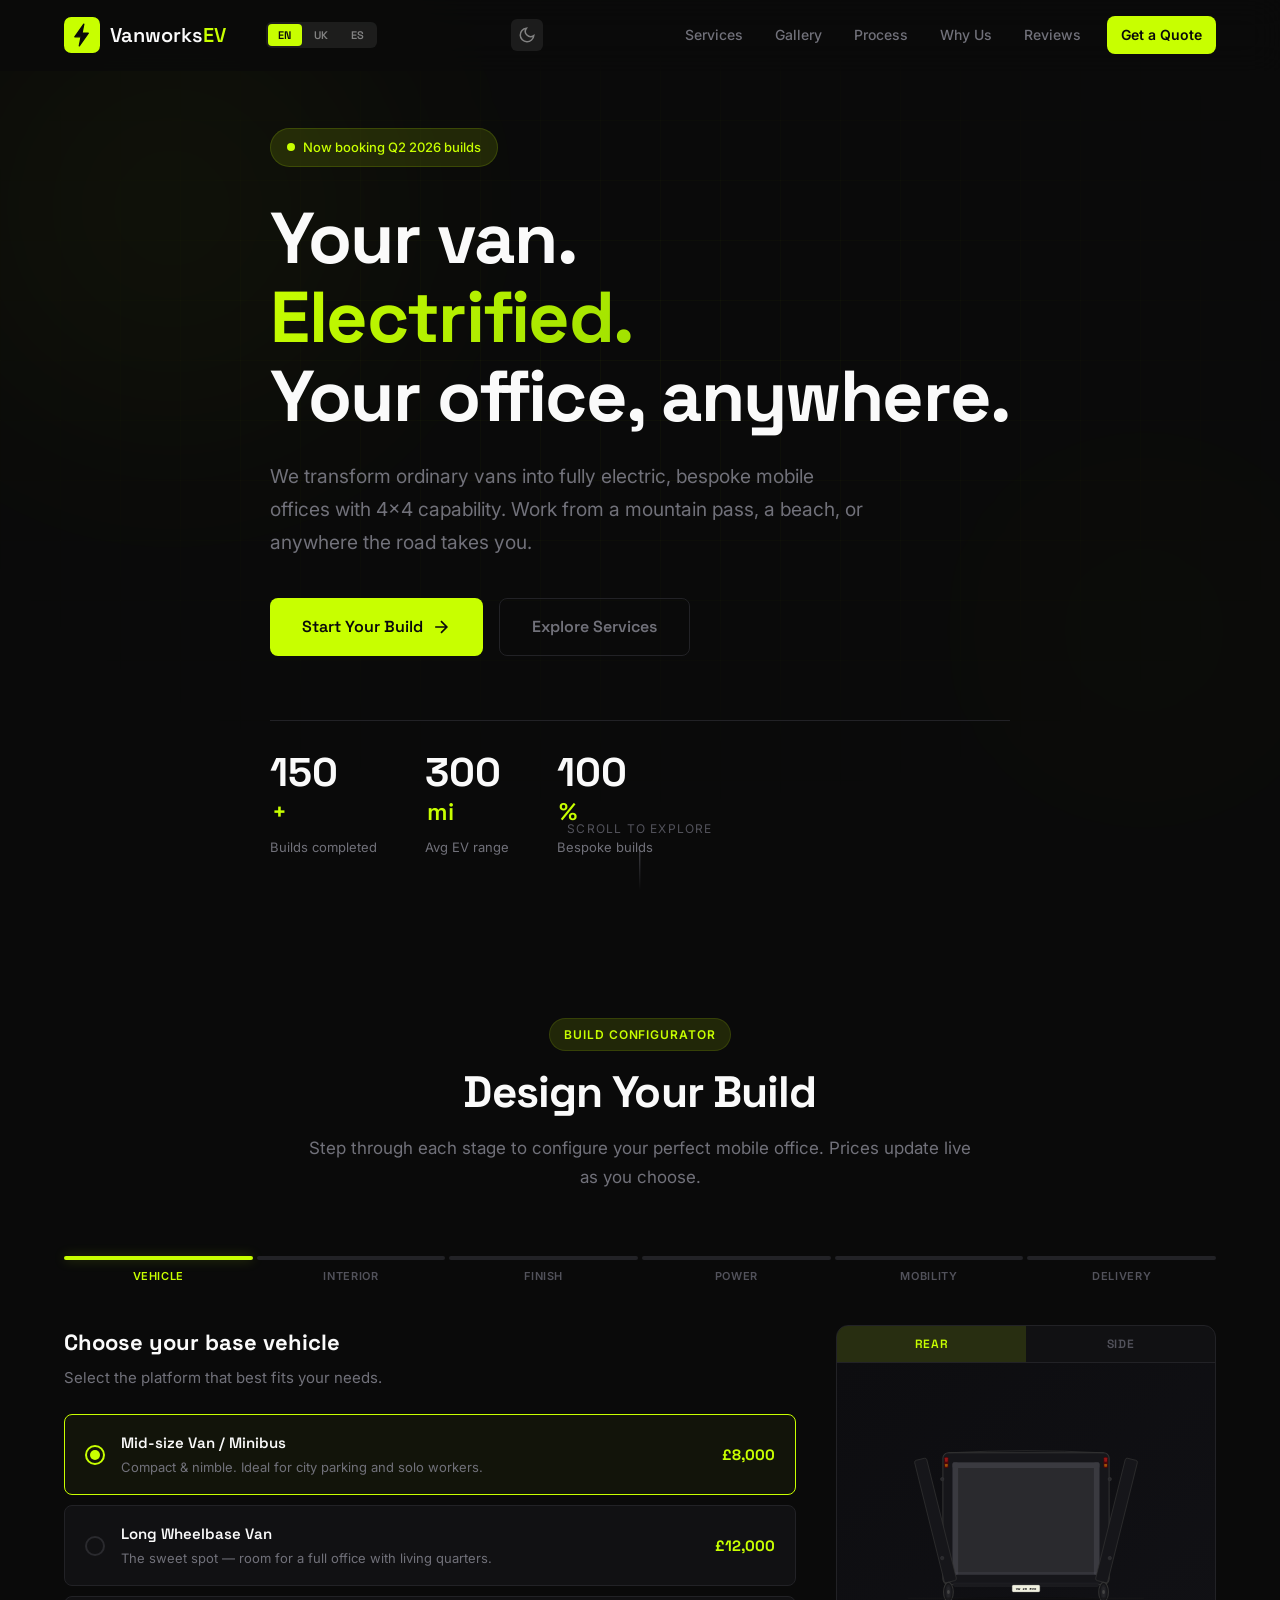
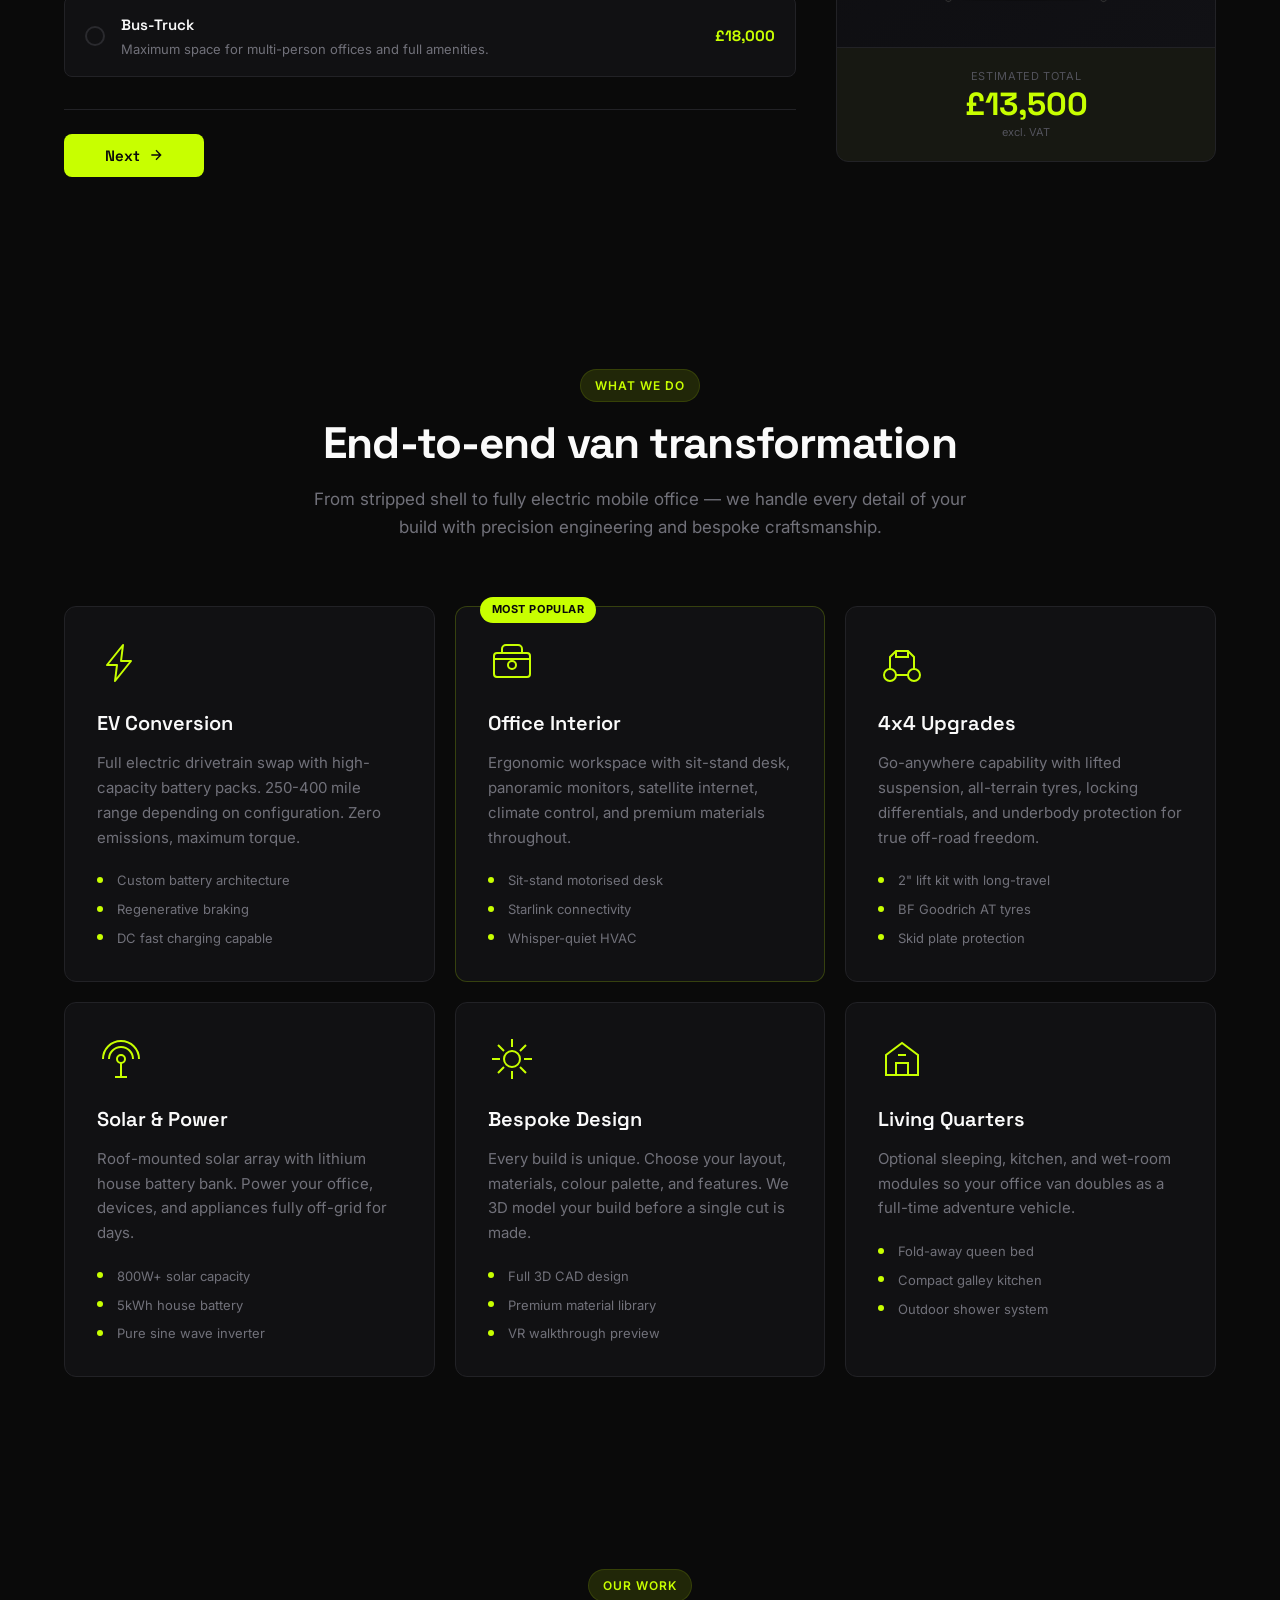
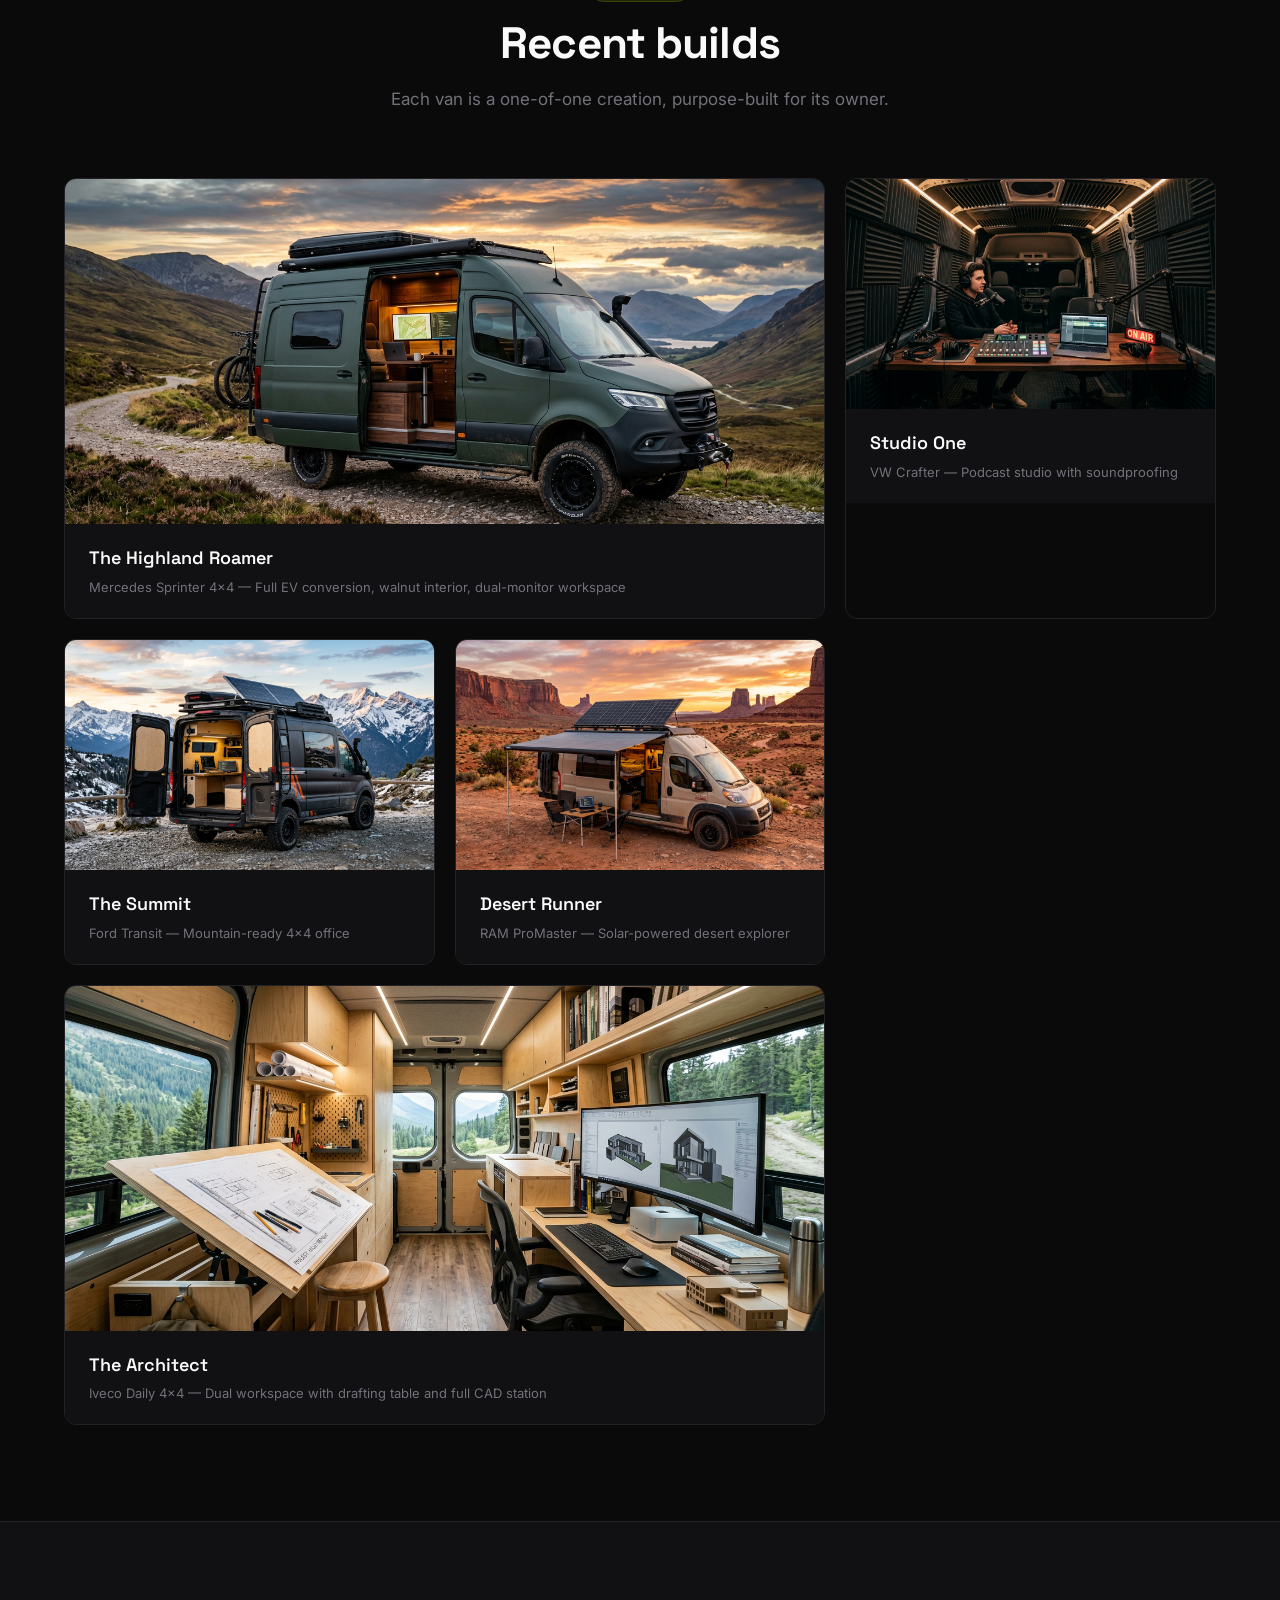
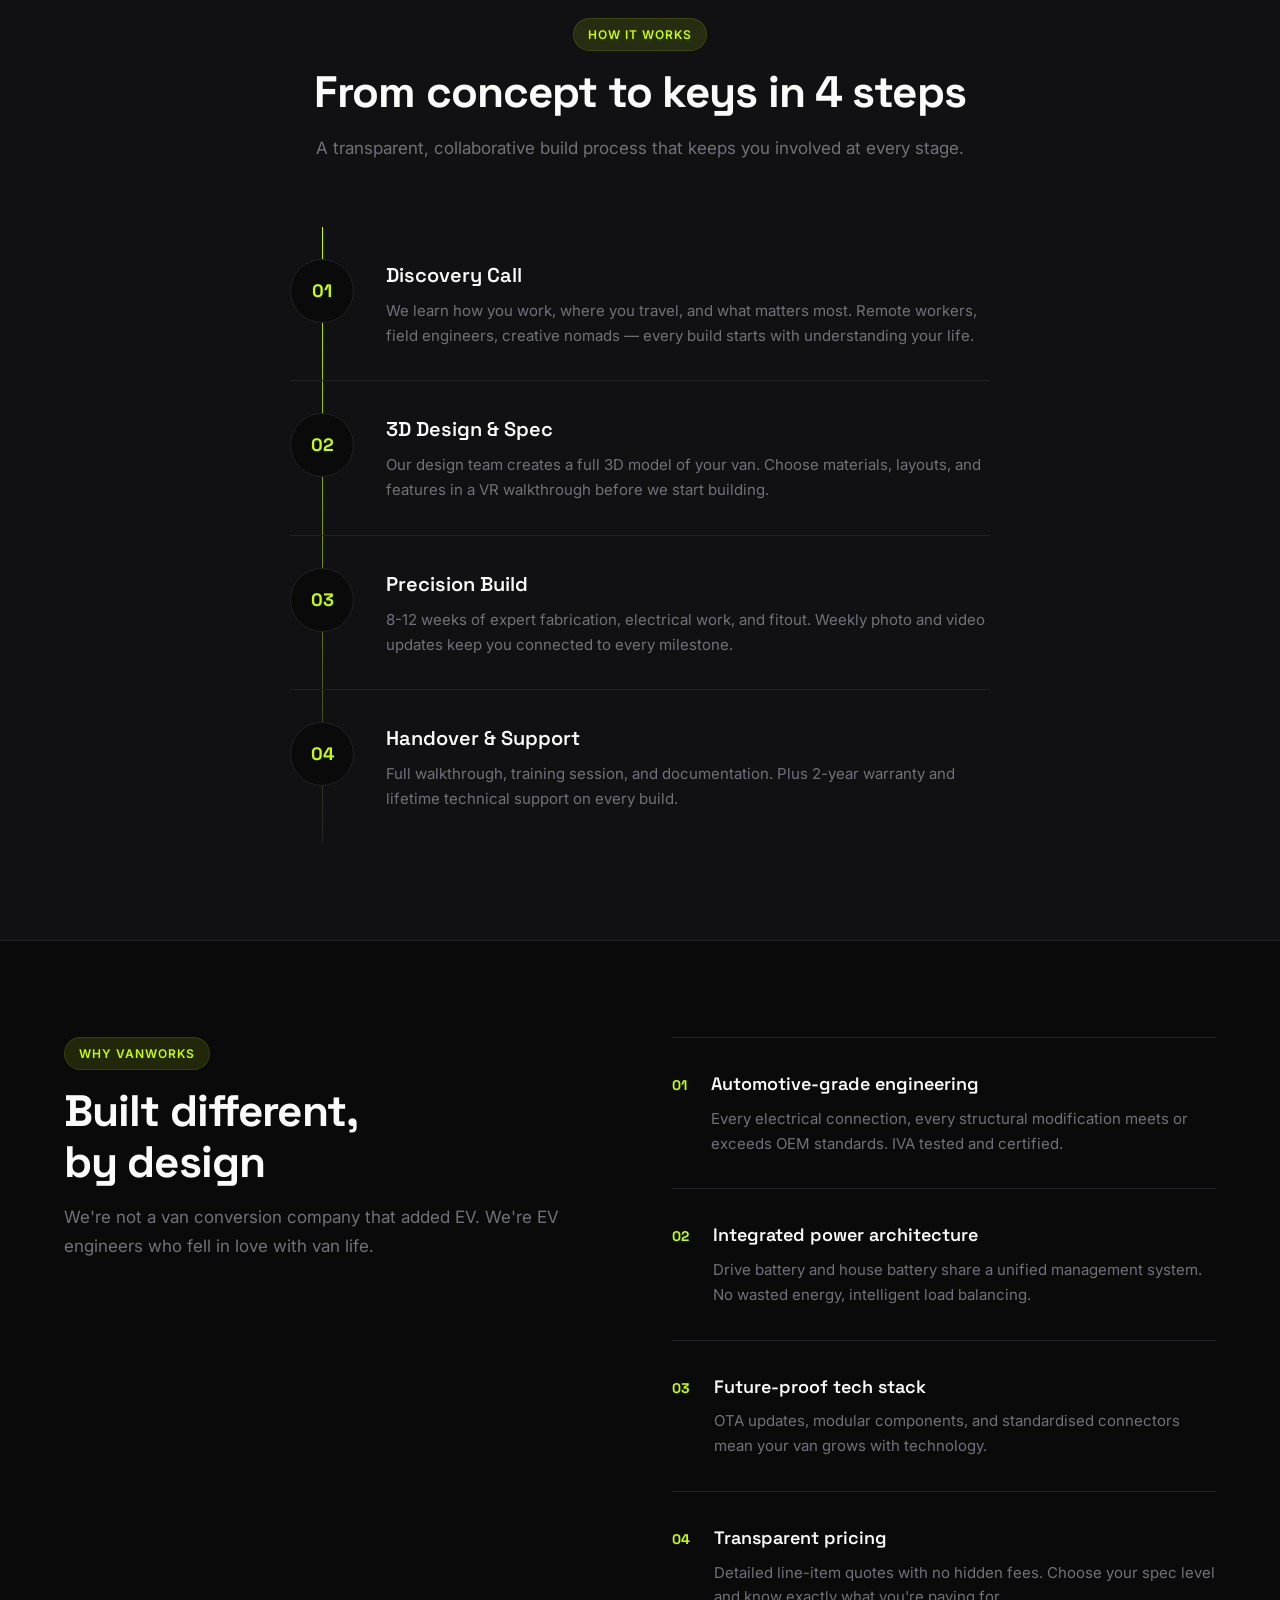
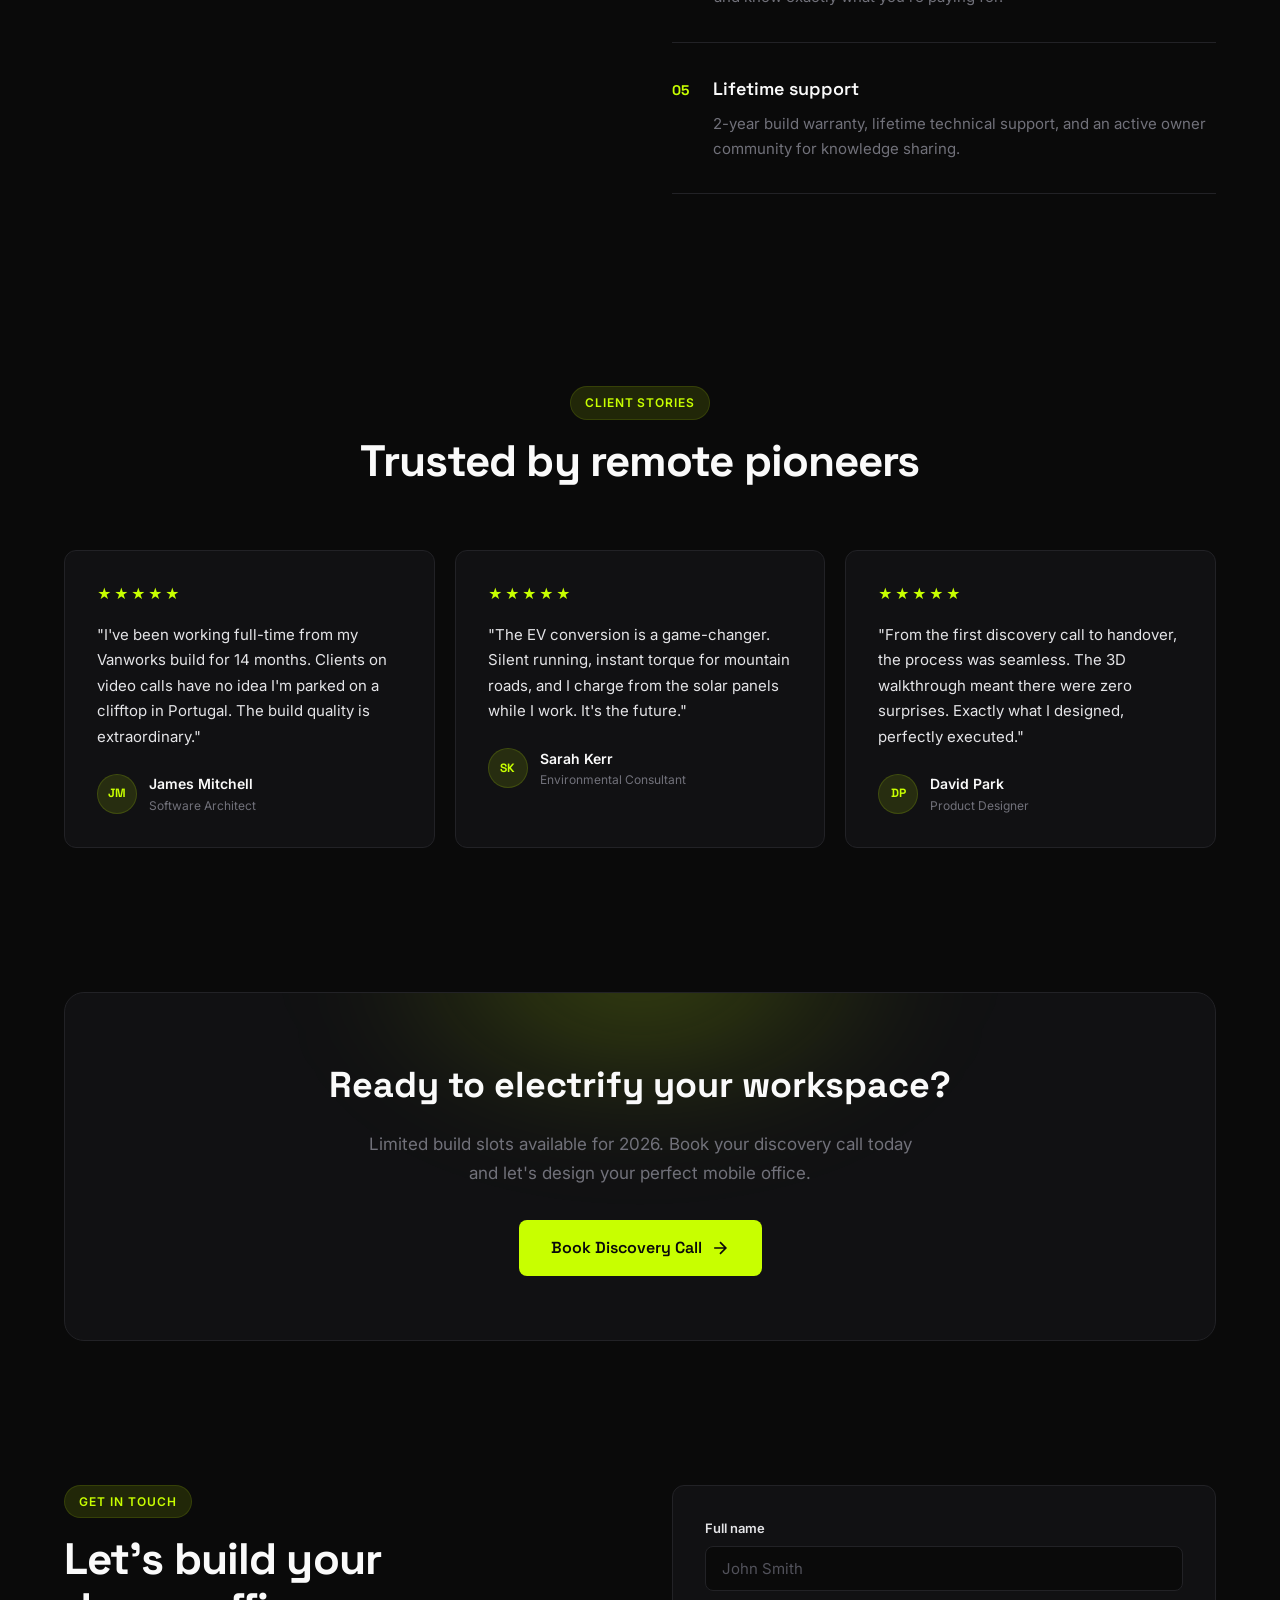
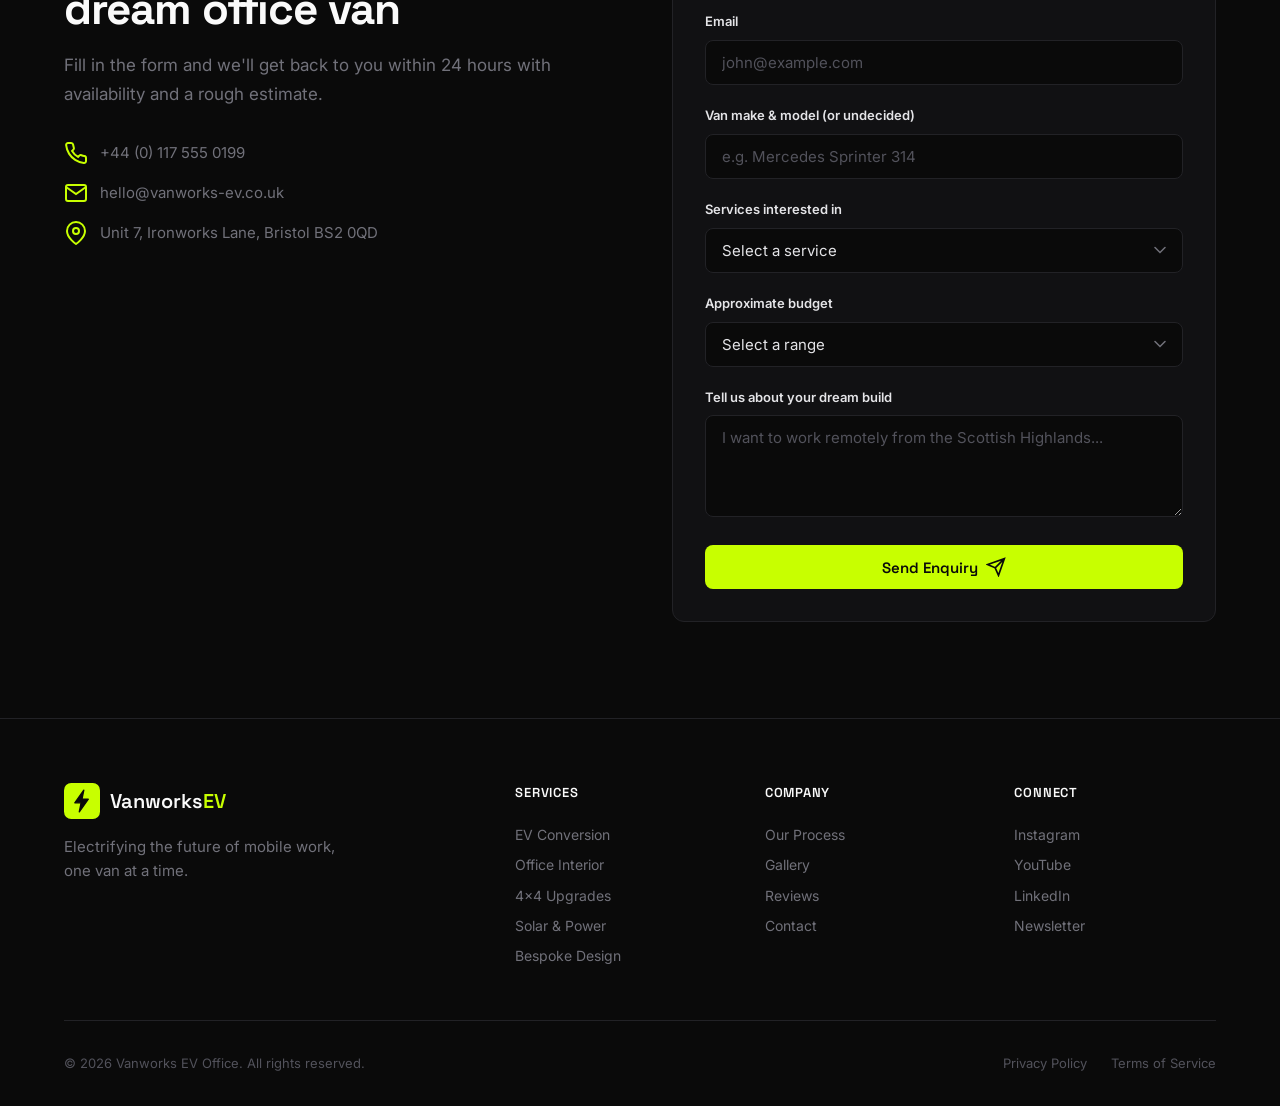
==== commit 54cc8b68: "Add Ukrainian translation, theme switcher (light/dark/auto) Ukrainian (uk) translations for all site" ====
--- a/index.html
+++ b/index.html
@@ -28,6 +28,11 @@
     .lang-btn.active{background:var(--accent,#c8ff00);color:#0a0a0a}
     .lang-btn:hover:not(.active){color:rgba(255,255,255,.8)}
     @media(max-width:768px){.lang-switcher{margin:0 0 0 auto;order:-1}}
+    .theme-toggle{display:flex;align-items:center;justify-content:center;width:32px;height:32px;border:none;border-radius:6px;background:rgba(255,255,255,.08);color:rgba(255,255,255,.45);cursor:pointer;transition:all .25s ease;margin-left:6px;flex-shrink:0}
+    .theme-toggle:hover{color:rgba(255,255,255,.8);background:rgba(255,255,255,.12)}
+    .theme-icon{display:none}
+    [data-theme="dark"] .theme-icon--dark,[data-theme="light"] .theme-icon--light,[data-theme="auto"] .theme-icon--auto{display:block}
+    html:not([data-theme]) .theme-icon--dark{display:block}
   </style>
 </head>
 <body>
@@ -43,8 +48,14 @@
       </a>
       <div class="lang-switcher" id="langSwitcher">
         <button class="lang-btn active" data-lang="en">EN</button>
+        <button class="lang-btn" data-lang="uk">UK</button>
         <button class="lang-btn" data-lang="es">ES</button>
       </div>
+      <button class="theme-toggle" id="themeToggle" aria-label="Toggle theme">
+        <svg class="theme-icon theme-icon--light" width="18" height="18" viewBox="0 0 24 24" fill="none" stroke="currentColor" stroke-width="2"><circle cx="12" cy="12" r="5"/><path d="M12 1v2M12 21v2M4.22 4.22l1.42 1.42M18.36 18.36l1.42 1.42M1 12h2M21 12h2M4.22 19.78l1.42-1.42M18.36 5.64l1.42-1.42"/></svg>
+        <svg class="theme-icon theme-icon--dark" width="18" height="18" viewBox="0 0 24 24" fill="none" stroke="currentColor" stroke-width="2"><path d="M21 12.79A9 9 0 1111.21 3 7 7 0 0021 12.79z"/></svg>
+        <svg class="theme-icon theme-icon--auto" width="18" height="18" viewBox="0 0 24 24" fill="none" stroke="currentColor" stroke-width="2"><circle cx="12" cy="12" r="10"/><path d="M12 2a10 10 0 000 20z" fill="currentColor" opacity=".3"/></svg>
+      </button>
       <div class="nav__links" id="navLinks">
         <a href="#services" class="nav__link" data-i18n="nav_services">Services</a>
         <a href="#gallery" class="nav__link" data-i18n="nav_gallery">Gallery</a>
@@ -646,6 +657,37 @@
 
       if (window.currentLang !== 'en') applyLang(window.currentLang);
       else setLangURL('en');
+
+      /* ---- Theme switcher ---- */
+      const THEMES = ['dark', 'light', 'auto'];
+      const applyTheme = (theme) => {
+        localStorage.setItem('vw_theme', theme);
+        if (theme === 'auto') {
+          const prefersDark = window.matchMedia('(prefers-color-scheme: dark)').matches;
+          document.documentElement.setAttribute('data-theme', 'auto');
+          document.documentElement.style.colorScheme = prefersDark ? 'dark' : 'light';
+          if (!prefersDark) {
+            document.documentElement.setAttribute('data-theme', 'light');
+          }
+        } else {
+          document.documentElement.setAttribute('data-theme', theme);
+          document.documentElement.style.colorScheme = theme;
+        }
+      };
+
+      const themeBtn = document.getElementById('themeToggle');
+      let themeIdx = THEMES.indexOf(localStorage.getItem('vw_theme') || 'dark');
+      if (themeIdx < 0) themeIdx = 0;
+      applyTheme(THEMES[themeIdx]);
+
+      themeBtn.addEventListener('click', () => {
+        themeIdx = (themeIdx + 1) % THEMES.length;
+        applyTheme(THEMES[themeIdx]);
+      });
+
+      window.matchMedia('(prefers-color-scheme: dark)').addEventListener('change', () => {
+        if (THEMES[themeIdx] === 'auto') applyTheme('auto');
+      });
     })();
   </script>
 </body>
--- a/style.css
+++ b/style.css
@@ -24,6 +24,21 @@
   --duration: 0.3s;
 }
 
+[data-theme="light"] {
+  --bg: #f4f4f5;
+  --bg-card: #ffffff;
+  --bg-card-hover: #f0f0f2;
+  --border: #e4e4e7;
+  --border-light: #d4d4d8;
+  --text: #18181b;
+  --text-muted: #52525b;
+  --text-dim: #71717a;
+  --accent: #65a300;
+  --accent-dim: rgba(101, 163, 0, 0.1);
+  --accent-glow: rgba(101, 163, 0, 0.2);
+  --white: #09090b;
+}
+
 *, *::before, *::after { box-sizing: border-box; margin: 0; padding: 0; }
 html { scroll-behavior: smooth; -webkit-font-smoothing: antialiased; }
 body {
@@ -560,3 +575,31 @@
   *, *::before, *::after { animation-duration: 0.01ms !important; transition-duration: 0.01ms !important; }
   .animate-in { opacity: 1; transform: none; }
 }
+
+/* ============================================
+   Light theme overrides
+   ============================================ */
+[data-theme="light"] .nav { background: rgba(244, 244, 245, 0.85); }
+[data-theme="light"] .nav--scrolled { background: rgba(244, 244, 245, 0.97); }
+[data-theme="light"] .nav__logo svg rect { fill: var(--accent); }
+[data-theme="light"] .nav__logo svg path { fill: #fff; stroke: #fff; }
+[data-theme="light"] .hero { background: linear-gradient(135deg, #e8e8ec 0%, #f4f4f5 40%, #eef8d8 100%); }
+[data-theme="light"] .hero::before { opacity: 0.03; }
+[data-theme="light"] .hero__gradient { background: radial-gradient(ellipse at 60% 50%, rgba(101,163,0,0.1) 0%, transparent 70%); }
+[data-theme="light"] .section-tag { background: var(--accent-dim); color: var(--accent); }
+[data-theme="light"] .btn--primary { color: #fff; }
+[data-theme="light"] .btn--primary:hover { color: #fff; }
+[data-theme="light"] .btn--ghost { border-color: var(--border); color: var(--text); }
+[data-theme="light"] .form__input { background: var(--bg); border-color: var(--border); color: var(--text); }
+[data-theme="light"] .footer { background: #e8e8ec; }
+[data-theme="light"] .cta-banner { background: linear-gradient(135deg, var(--accent) 0%, #7abf00 100%); }
+[data-theme="light"] .cta-banner .section-title,
+[data-theme="light"] .cta-banner p { color: #fff; }
+[data-theme="light"] .cta-banner .btn { background: #fff; color: var(--accent); }
+[data-theme="light"] .nav__toggle span { background: var(--text); }
+[data-theme="light"] .lang-switcher { background: rgba(0,0,0,.06); }
+[data-theme="light"] .lang-btn { color: rgba(0,0,0,.4); }
+[data-theme="light"] .lang-btn.active { background: var(--accent); color: #fff; }
+[data-theme="light"] .lang-btn:hover:not(.active) { color: rgba(0,0,0,.7); }
+[data-theme="light"] .theme-toggle { background: rgba(0,0,0,.06); color: rgba(0,0,0,.45); }
+[data-theme="light"] .theme-toggle:hover { background: rgba(0,0,0,.1); color: rgba(0,0,0,.7); }
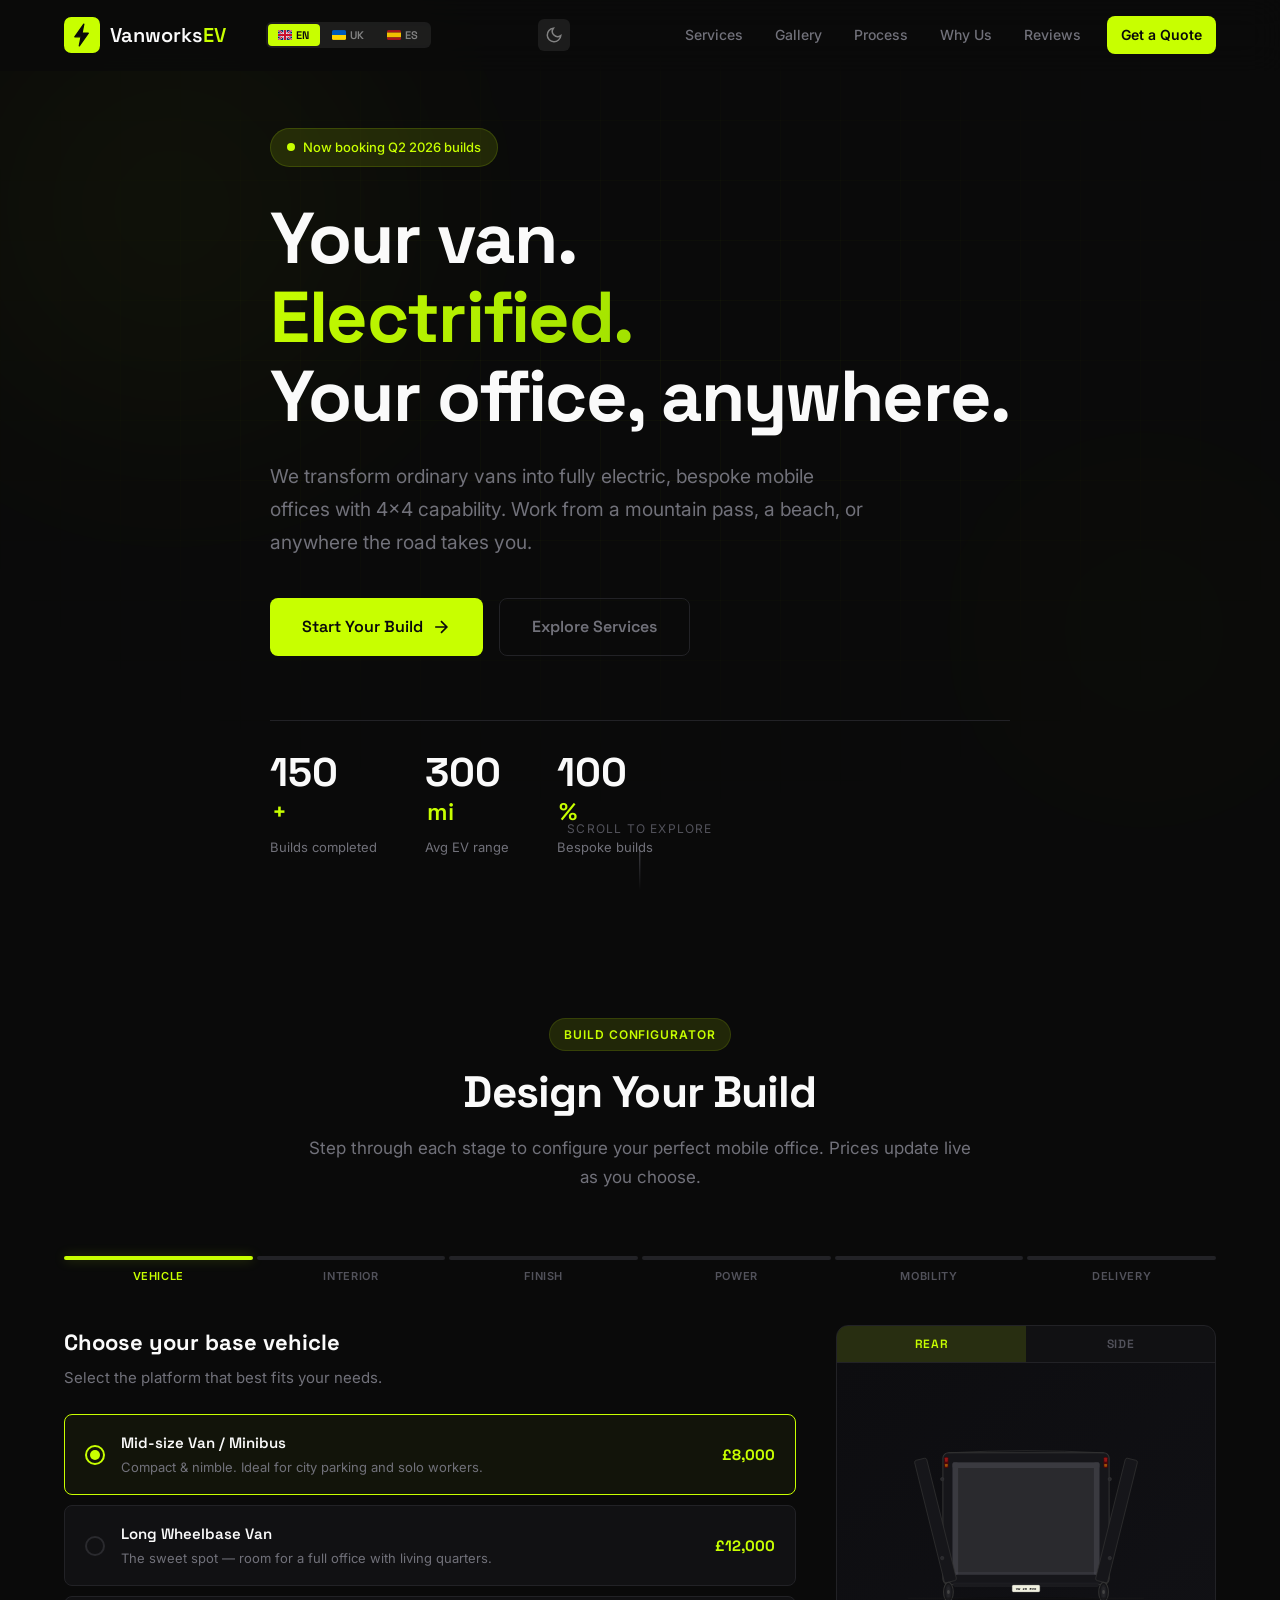
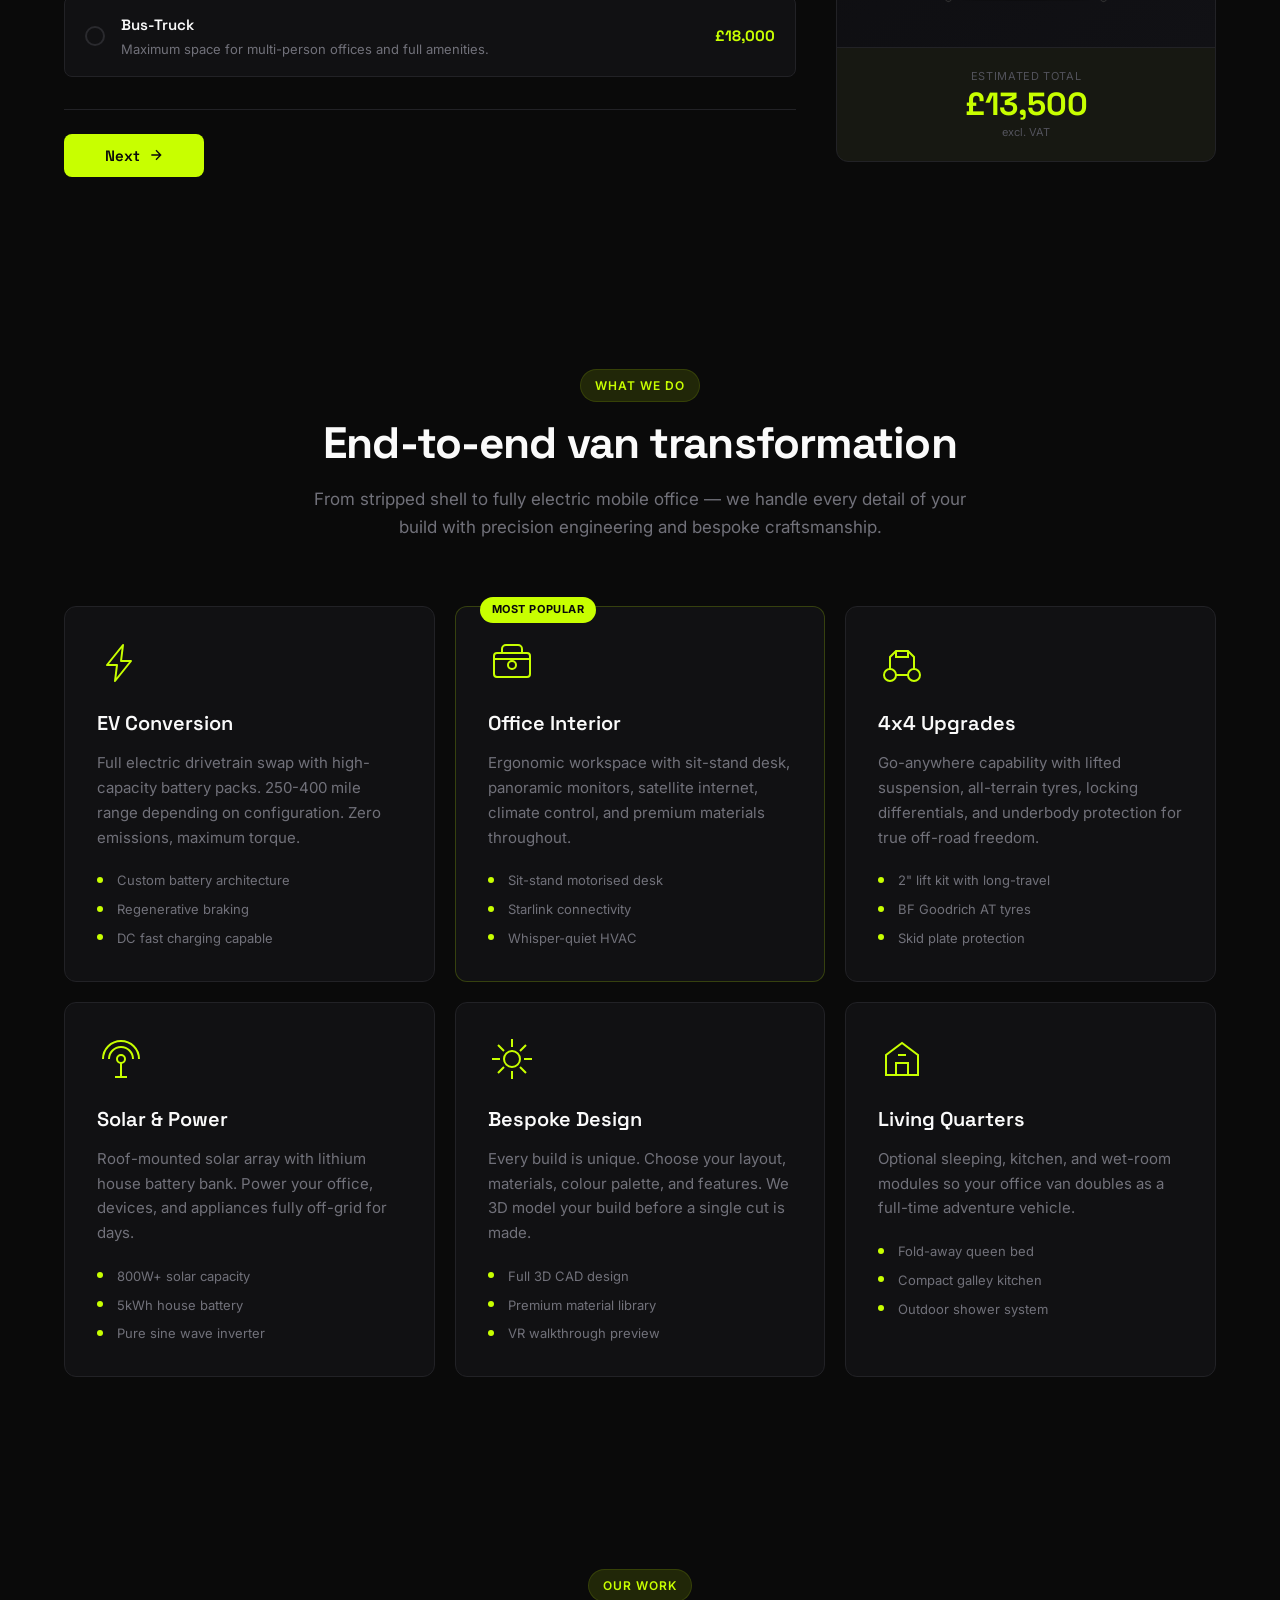
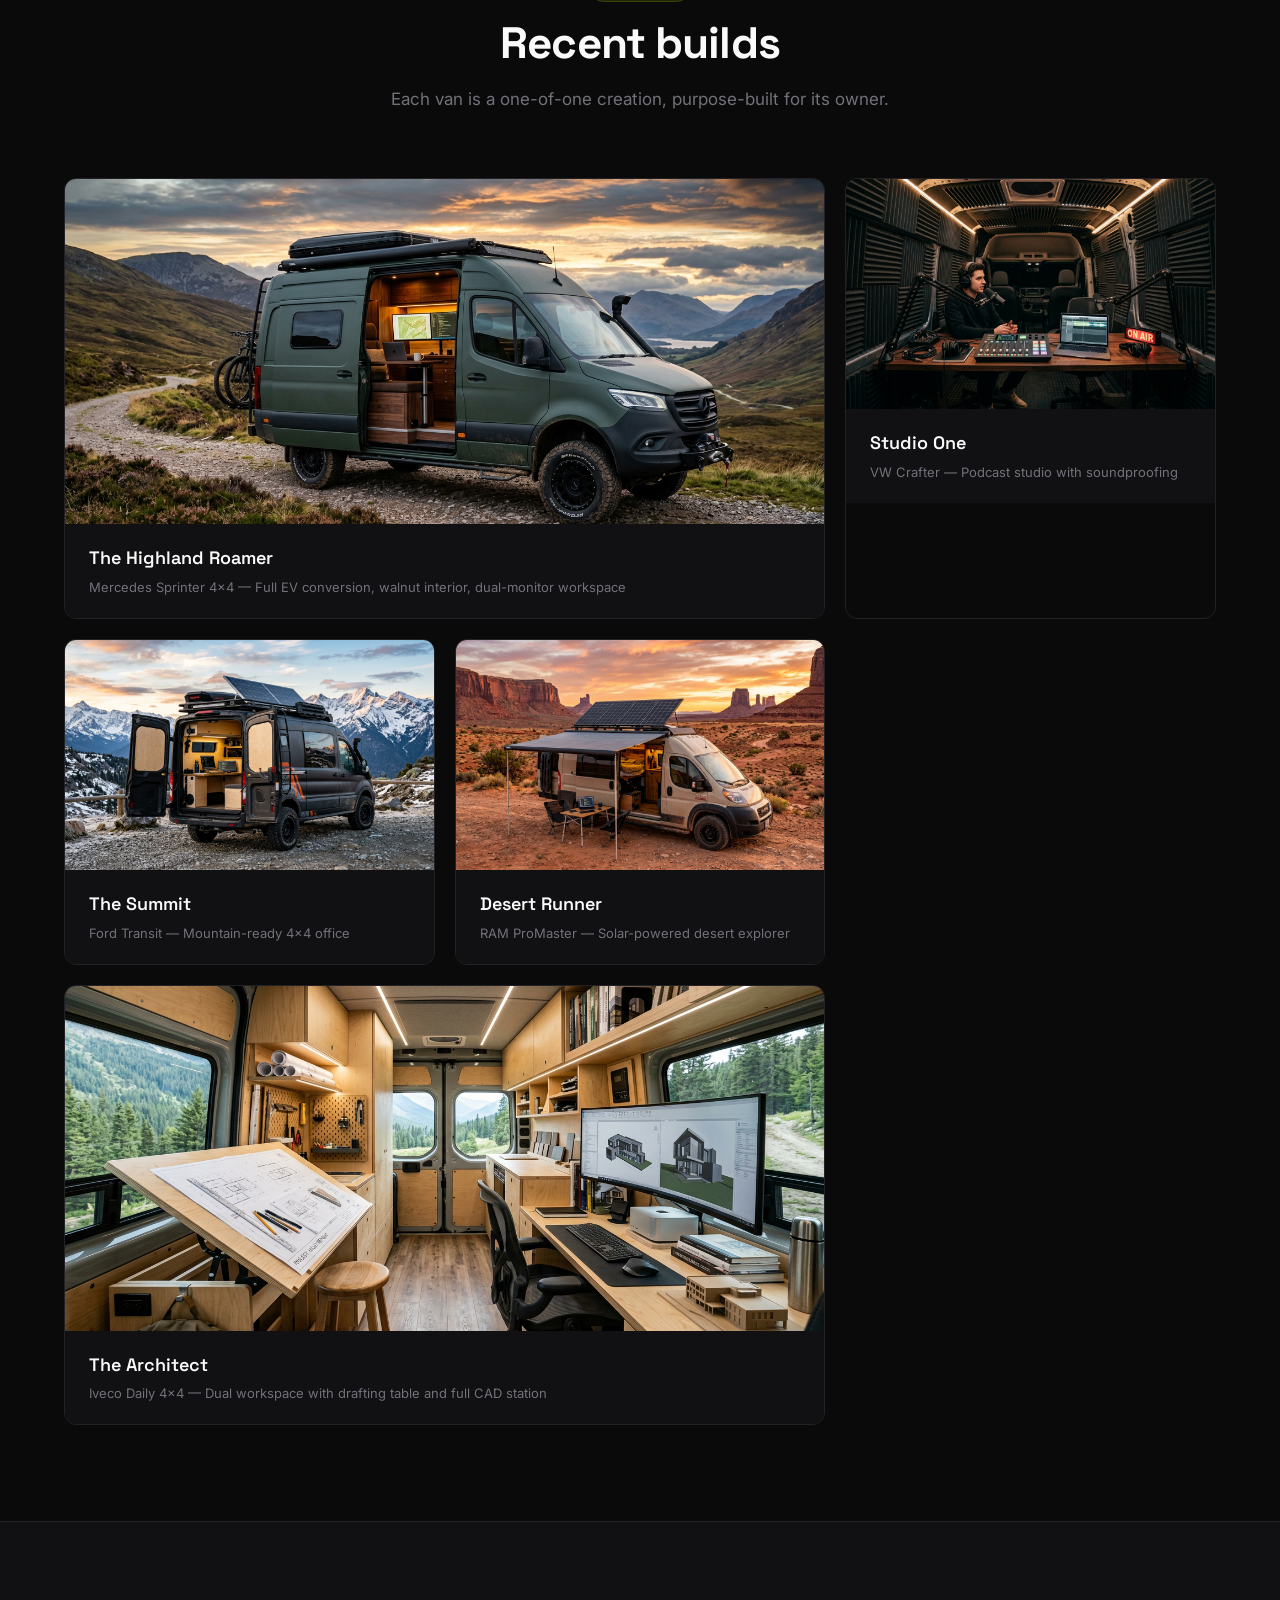
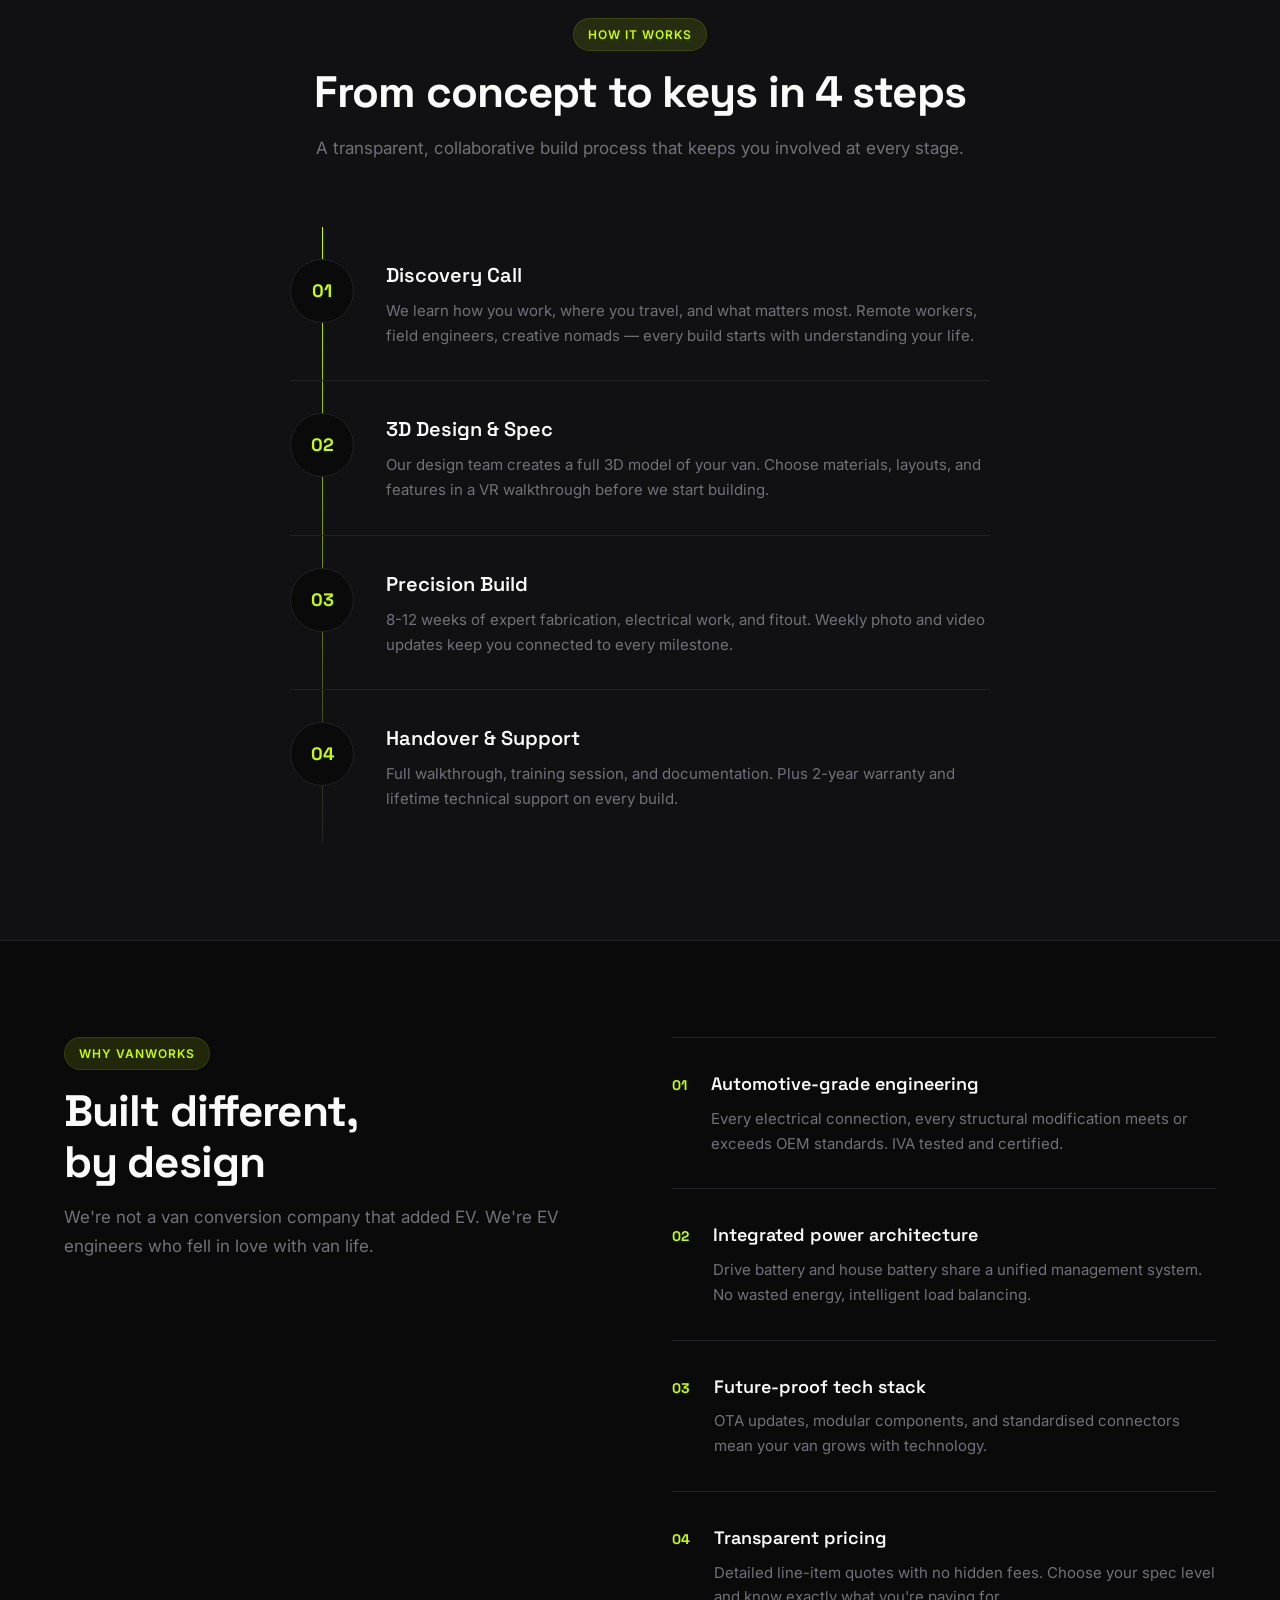
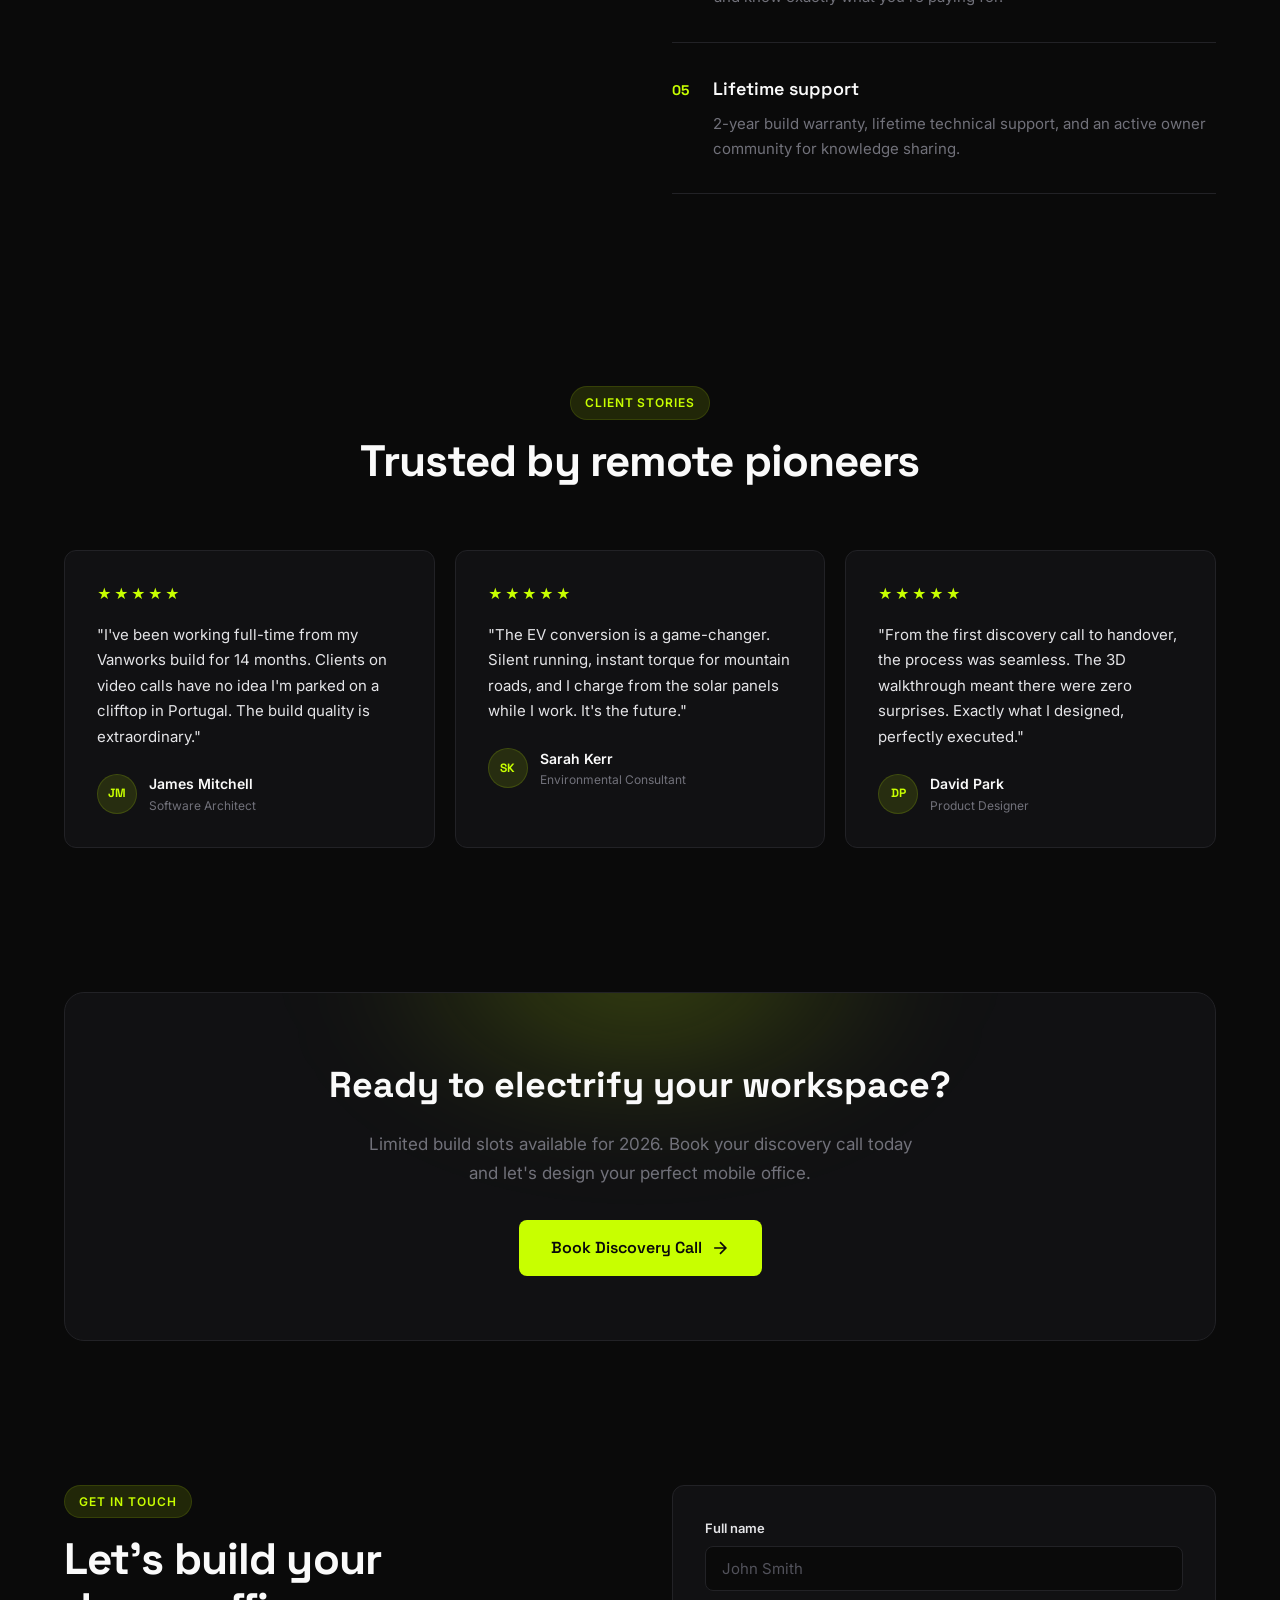
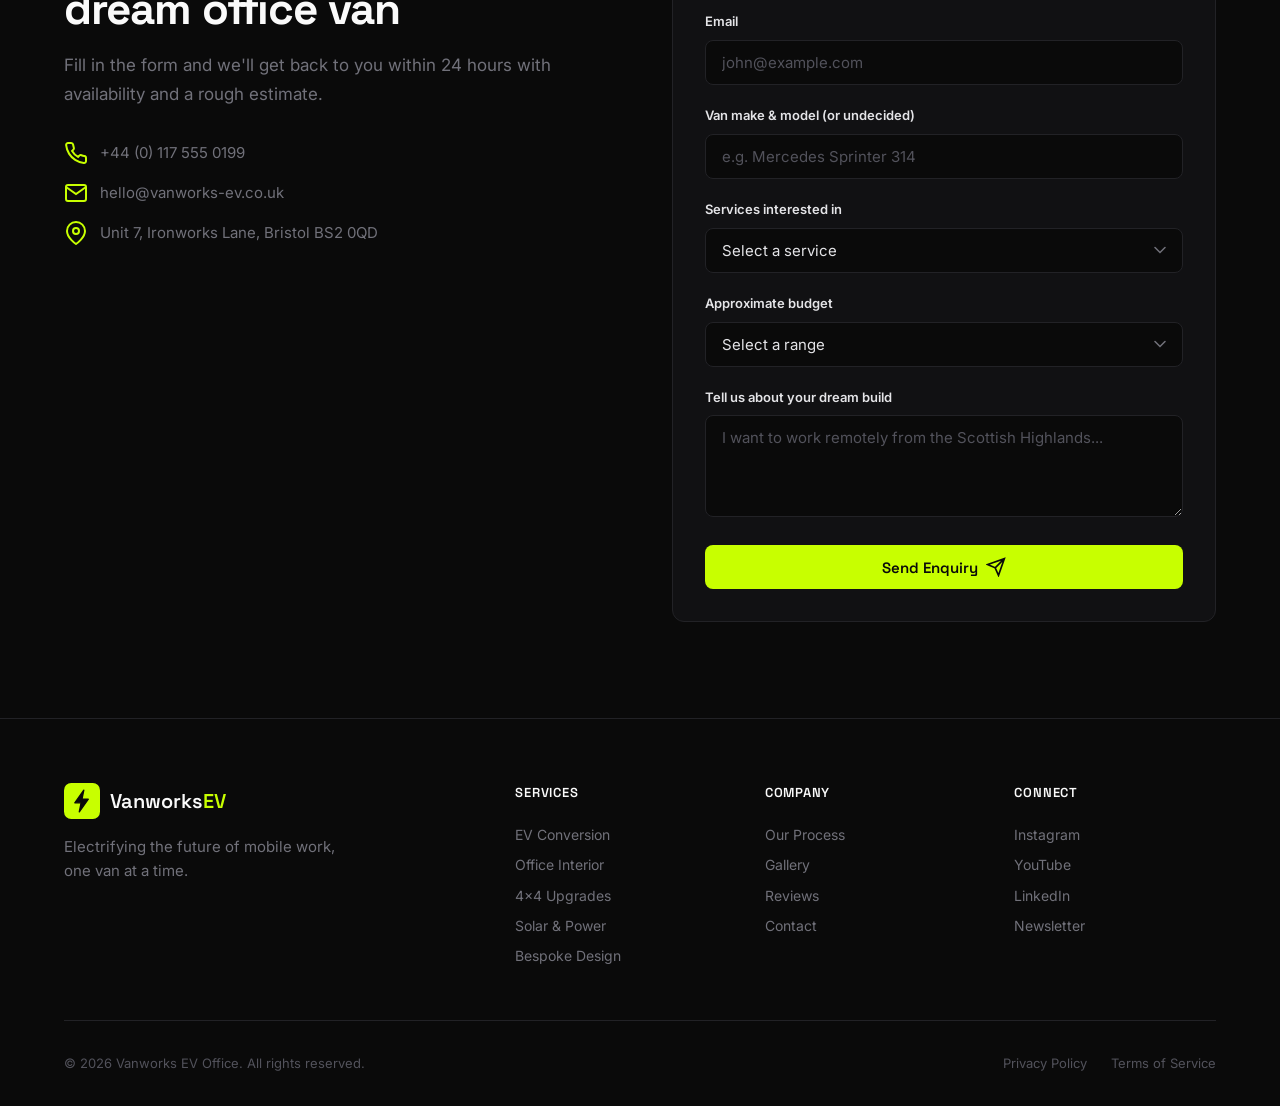
==== commit fa537ea2: "Add lang/theme switcher to roadmap, country flags to all lang buttons - Roadmap page now shares lang" ====
--- a/index.html
+++ b/index.html
@@ -24,7 +24,8 @@
   <link rel="icon" href="data:image/svg+xml,<svg xmlns='http://www.w3.org/2000/svg' viewBox='0 0 100 100'><text y='.9em' font-size='90'>⚡</text></svg>">
   <style>
     .lang-switcher{display:flex;gap:2px;padding:2px;border-radius:6px;background:rgba(255,255,255,.08);margin-right:auto;margin-left:1rem}
-    .lang-btn{padding:4px 10px;font-size:.6875rem;font-weight:600;font-family:'Space Grotesk',sans-serif;letter-spacing:.04em;border:none;border-radius:4px;background:transparent;color:rgba(255,255,255,.45);cursor:pointer;transition:all .25s ease}
+    .lang-btn{display:flex;align-items:center;gap:4px;padding:4px 10px;font-size:.6875rem;font-weight:600;font-family:'Space Grotesk',sans-serif;letter-spacing:.04em;border:none;border-radius:4px;background:transparent;color:rgba(255,255,255,.45);cursor:pointer;transition:all .25s ease}
+    .flag{width:14px;height:10px;border-radius:1.5px;flex-shrink:0}
     .lang-btn.active{background:var(--accent,#c8ff00);color:#0a0a0a}
     .lang-btn:hover:not(.active){color:rgba(255,255,255,.8)}
     @media(max-width:768px){.lang-switcher{margin:0 0 0 auto;order:-1}}
@@ -47,9 +48,9 @@
         <span>Vanworks<span class="nav__logo-accent">EV</span></span>
       </a>
       <div class="lang-switcher" id="langSwitcher">
-        <button class="lang-btn active" data-lang="en">EN</button>
-        <button class="lang-btn" data-lang="uk">UK</button>
-        <button class="lang-btn" data-lang="es">ES</button>
+        <button class="lang-btn active" data-lang="en"><svg class="flag" viewBox="0 0 20 14"><rect width="20" height="14" fill="#012169"/><path d="M0 0l20 14M20 0L0 14" stroke="#fff" stroke-width="2.8"/><path d="M0 0l20 14M20 0L0 14" stroke="#C8102E" stroke-width="1.6"/><path d="M10 0v14M0 7h20" stroke="#fff" stroke-width="4.6"/><path d="M10 0v14M0 7h20" stroke="#C8102E" stroke-width="2.8"/></svg>EN</button>
+        <button class="lang-btn" data-lang="uk"><svg class="flag" viewBox="0 0 20 14"><rect width="20" height="7" fill="#005BBB"/><rect y="7" width="20" height="7" fill="#FFD500"/></svg>UK</button>
+        <button class="lang-btn" data-lang="es"><svg class="flag" viewBox="0 0 20 14"><rect width="20" height="3.5" fill="#AA151B"/><rect y="3.5" width="20" height="7" fill="#F1BF00"/><rect y="10.5" width="20" height="3.5" fill="#AA151B"/></svg>ES</button>
       </div>
       <button class="theme-toggle" id="themeToggle" aria-label="Toggle theme">
         <svg class="theme-icon theme-icon--light" width="18" height="18" viewBox="0 0 24 24" fill="none" stroke="currentColor" stroke-width="2"><circle cx="12" cy="12" r="5"/><path d="M12 1v2M12 21v2M4.22 4.22l1.42 1.42M18.36 18.36l1.42 1.42M1 12h2M21 12h2M4.22 19.78l1.42-1.42M18.36 5.64l1.42-1.42"/></svg>
